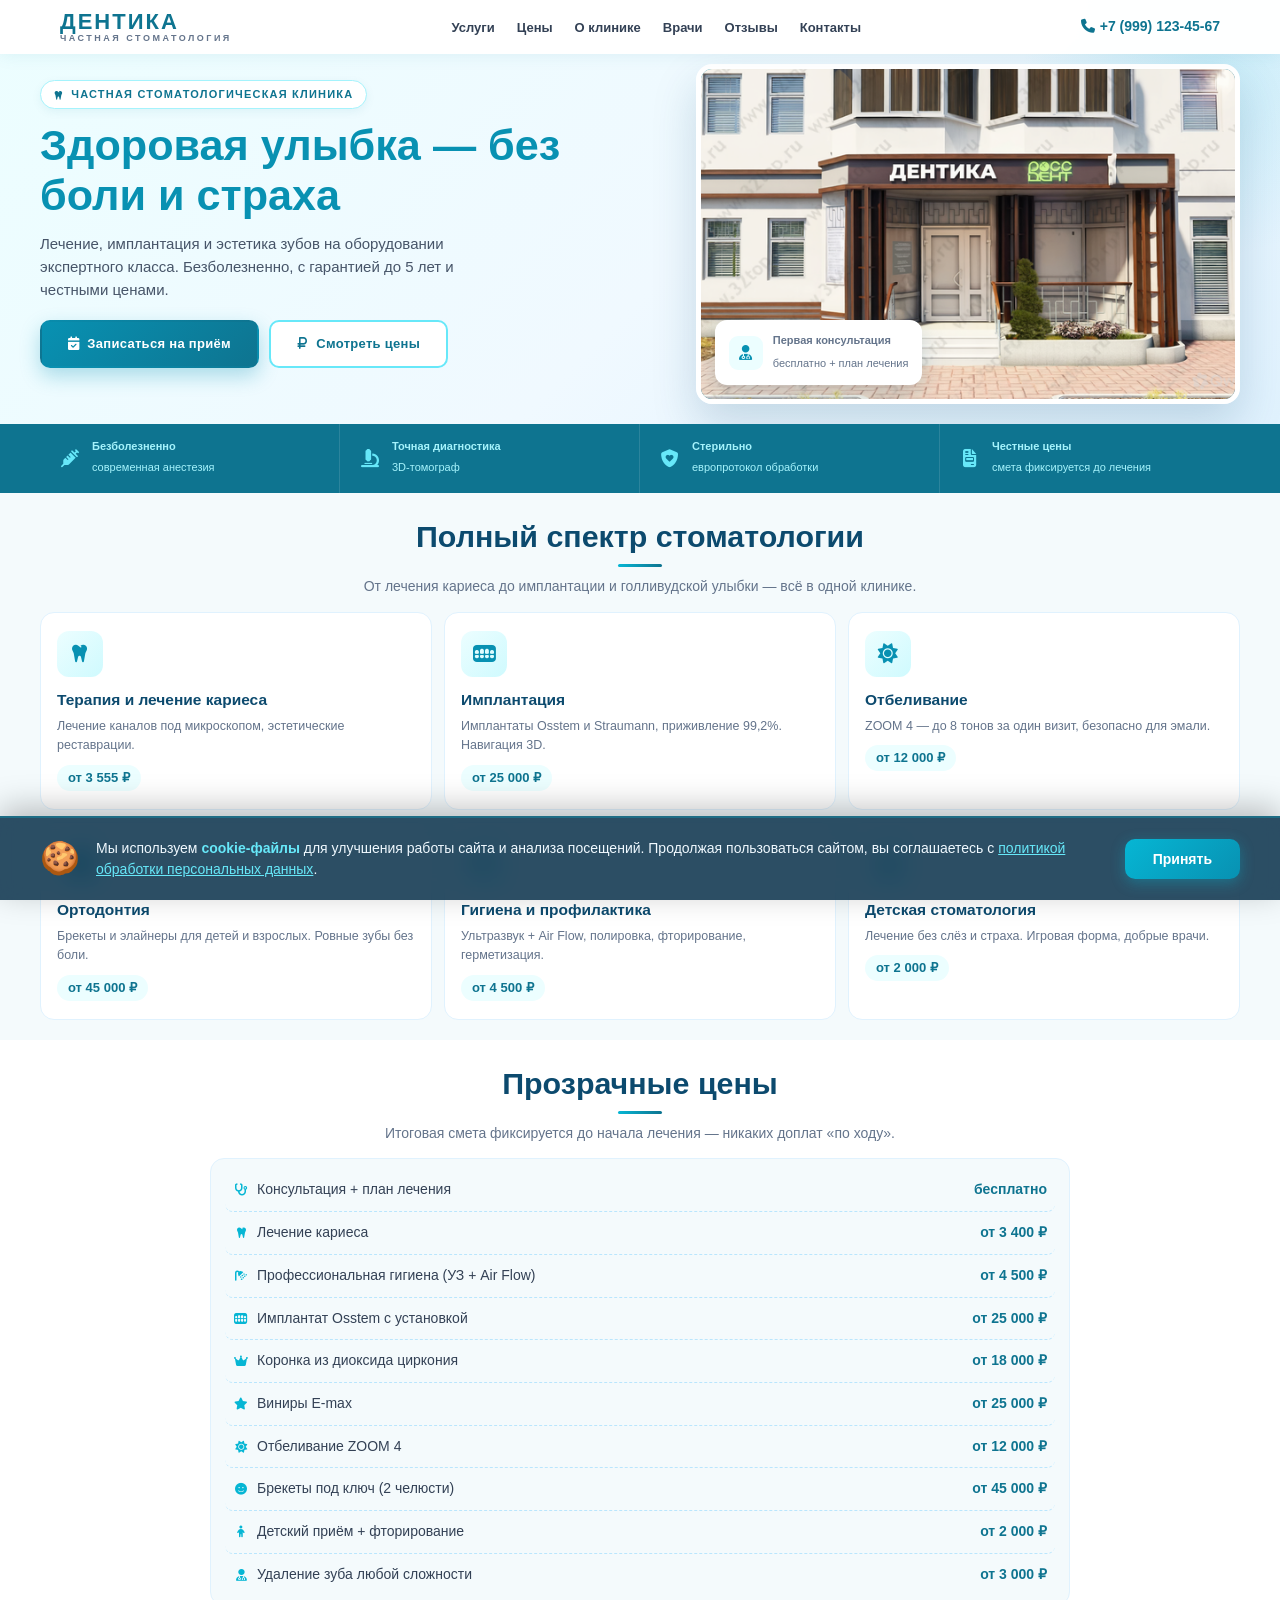
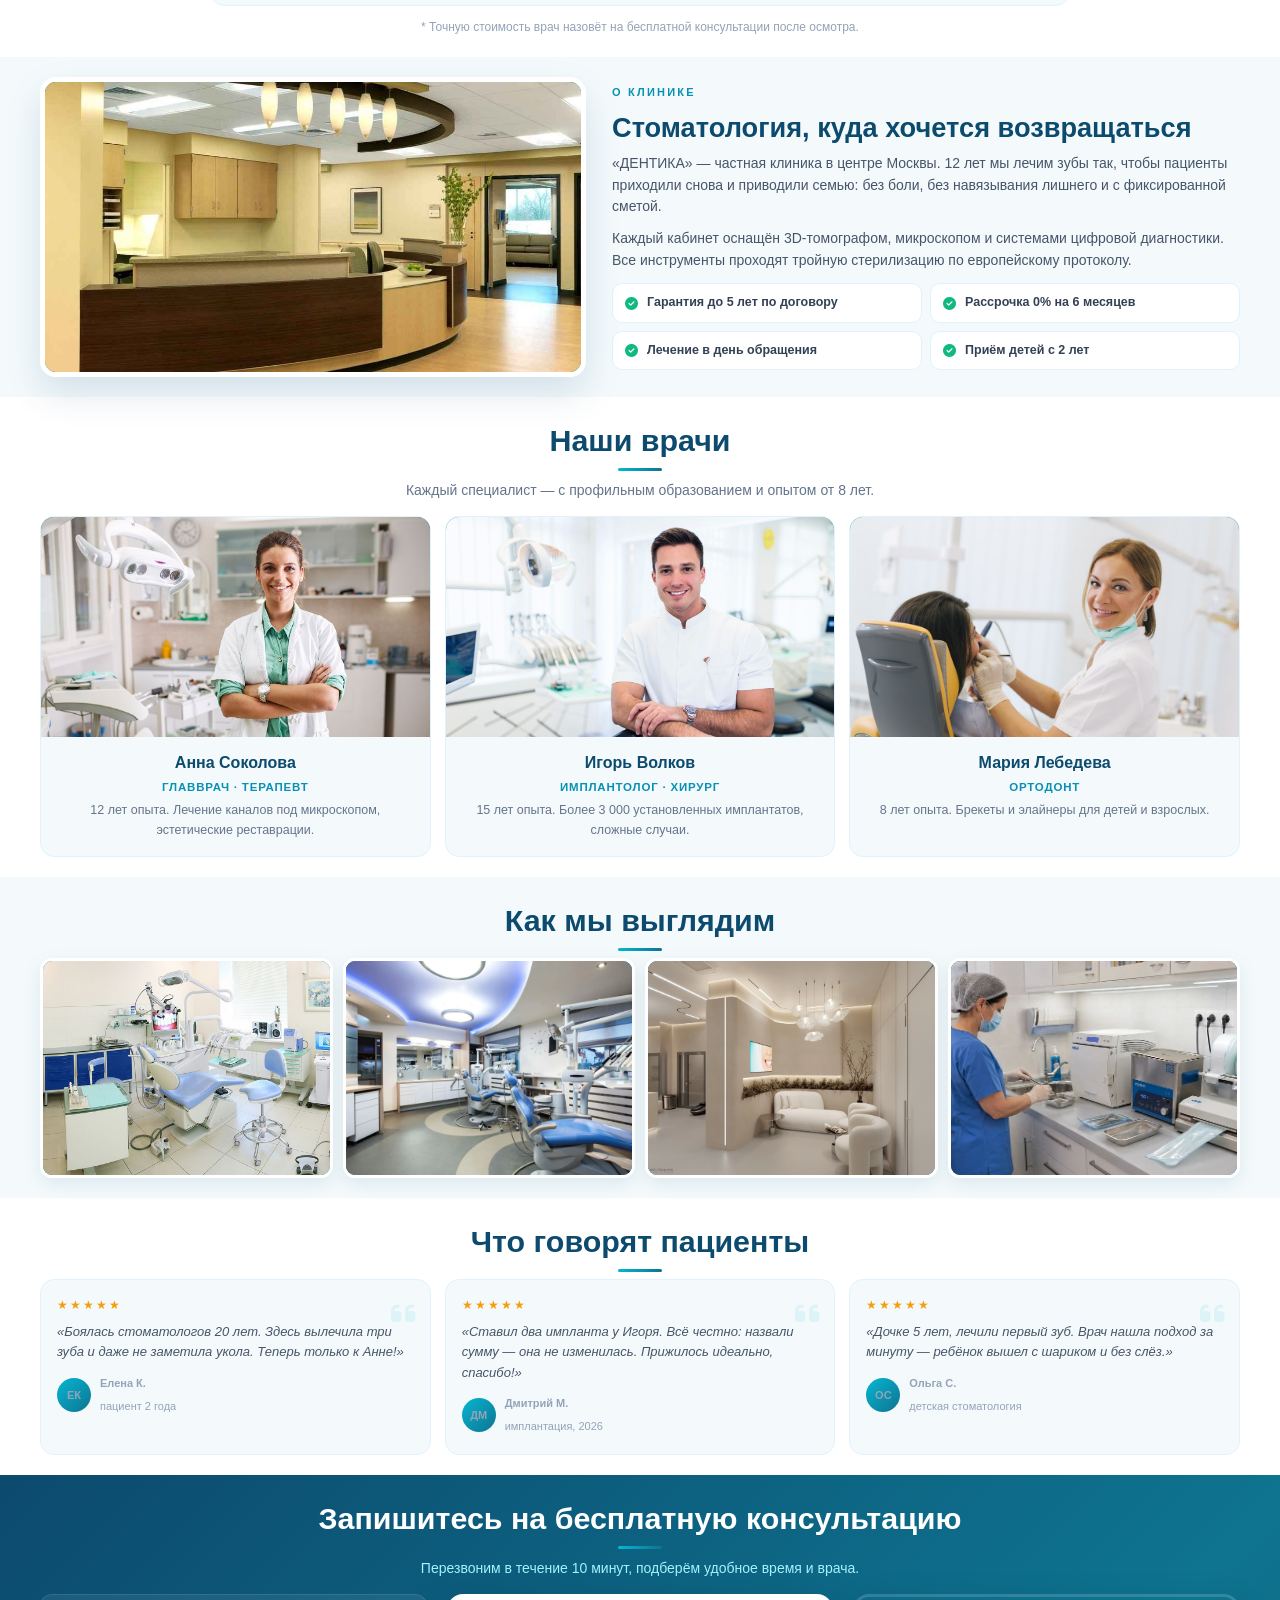
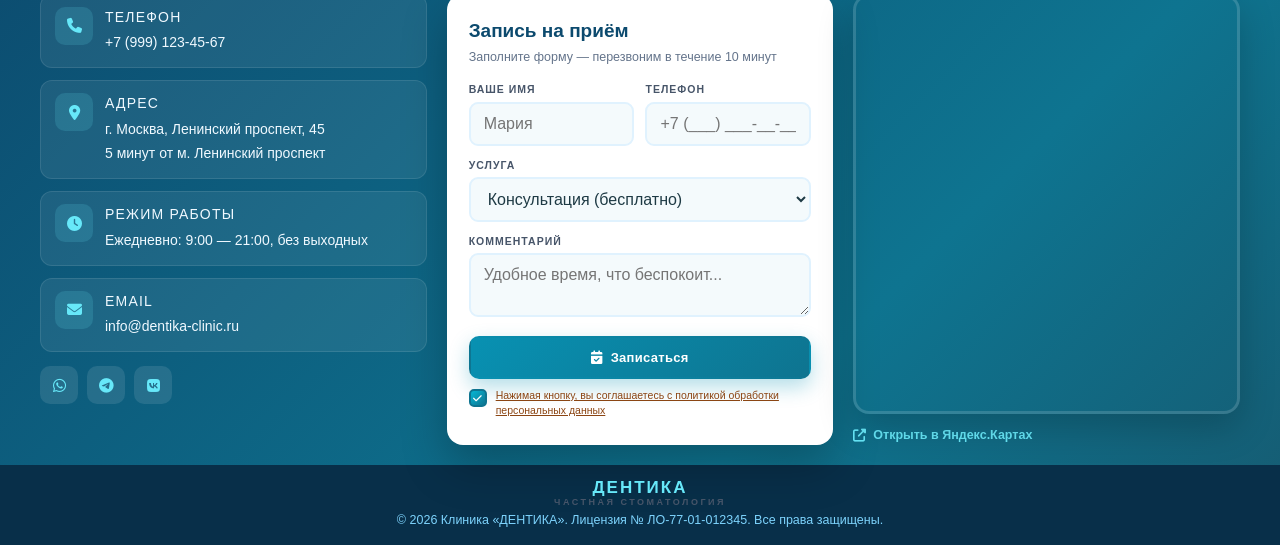
==== index.html @ 5d27c9a1 "Подготовка index.html к редактированию" ====
<!DOCTYPE html>
<html lang="ru"><head>
    <meta charset="UTF-8">
    <meta name="cms-deploy-id" content="dmwpge2vhbrmgpx">
    <meta name="viewport" content="width=device-width, initial-scale=1.0, viewport-fit=cover">
    <meta name="google" content="notranslate">
    <meta http-equiv="Content-Language" content="ru">
    <title>ДЕНТИКА — Частная стоматологическая клиника в Москве</title>

    <!-- SEO метаданные -->
    <meta name="description" content="Стоматология ДЕНТИКА в Москве — лечение, имплантация, отбеливание, брекеты. Безболезненно, с гарантией до 5 лет. Бесплатная консультация. Ленинский проспект, 45.">
    <meta name="keywords" content="стоматология москва, частная стоматология, имплантация зубов, лечение кариеса, отбеливание зубов, брекеты, виниры, детская стоматология, клиника дентика, ленинский проспект">
    <meta name="author" content="Клиника ДЕНТИКА">
    <meta name="robots" content="index, follow">
    <link rel="canonical" href="https://den.piarbook.ru/">

    <!-- Open Graph (соцсети) -->
    <meta property="og:type" content="website">
    <meta property="og:title" content="ДЕНТИКА — Частная стоматологическая клиника в Москве">
    <meta property="og:description" content="Лечение, имплантация и эстетика зубов на оборудовании экспертного класса. Безболезненно, с гарантией до 5 лет. Ленинский проспект, 45.">
    <meta property="og:url" content="https://den.piarbook.ru/">
    <meta property="og:image" content="https://den.piarbook.ru/images/hero.jpg">
    <meta property="og:locale" content="ru_RU">
    <meta property="og:site_name" content="ДЕНТИКА">

    <!-- Twitter Card -->
    <meta name="twitter:card" content="summary_large_image">
    <meta name="twitter:title" content="ДЕНТИКА — Частная стоматологическая клиника в Москве">
    <meta name="twitter:description" content="Лечение, имплантация и эстетика зубов. Безболезненно, с гарантией до 5 лет. Бесплатная консультация.">
    <meta name="twitter:image" content="https://den.piarbook.ru/images/hero.jpg">

    <!-- Мобильные -->
    <meta name="theme-color" content="#0e7490">
    <meta name="apple-mobile-web-app-capable" content="yes">
    <meta name="apple-mobile-web-app-status-bar-style" content="black-translucent">
    <meta name="apple-mobile-web-app-title" content="ДЕНТИКА">
    <meta name="format-detection" content="telephone=no">

    <!-- Геолокация -->
    <meta name="geo.region" content="RU-MOW">
    <meta name="geo.placename" content="Москва">
    <meta name="geo.position" content="55.7137;37.5852">
    <meta name="ICBM" content="55.7137, 37.5852">
    <link rel="icon" type="image/png" href="favicon.png">
    <link rel="stylesheet" href="https://cdnjs.cloudflare.com/ajax/libs/font-awesome/6.4.0/css/all.min.css">
    <link href="https://cdn.jsdelivr.net/fontsource/css/inter@latest/cyrillic-400-normal.css" rel="stylesheet">
    <link href="https://cdn.jsdelivr.net/fontsource/css/inter@latest/cyrillic-600-normal.css" rel="stylesheet">
    <link href="https://cdn.jsdelivr.net/fontsource/css/inter@latest/cyrillic-700-normal.css" rel="stylesheet">
    <link href="https://cdn.jsdelivr.net/fontsource/css/manrope@latest/cyrillic-700-normal.css" rel="stylesheet">
    <link href="https://cdn.jsdelivr.net/fontsource/css/manrope@latest/cyrillic-800-normal.css" rel="stylesheet">
    <style>
        * { margin: 0; padding: 0; box-sizing: border-box; }
        html { scroll-behavior: smooth; -webkit-text-size-adjust: 100%; overflow-x: hidden; }
        body { font-family: 'Inter', sans-serif; background: #f4fafc; color: #1e3a44; line-height: 1.55; overflow-x: hidden; }
        h1, h2, h3, .logo { font-family: 'Manrope', sans-serif; }
        p, span, a, div, li { overflow-wrap: break-word; }
        section { scroll-margin-top: 64px; }
        img { max-width: 100%; display: block; }
        .photo-fallback span { display: none; }

        /* ===== NAV ===== */
        nav { position: fixed; top: 0; width: 100%; background: rgba(255,255,255,0.97); backdrop-filter: blur(10px); z-index: 1000; padding: 10px 0; box-shadow: 0 2px 16px rgba(14,116,144,0.08); }
        .nav-container { max-width: 1200px; margin: 0 auto; display: flex; justify-content: space-between; align-items: center; padding: 0 20px; position: relative; gap: 16px; }
        .logo { font-size: 22px; font-weight: 800; color: #0e7490; letter-spacing: 2px; line-height: 1.1; }
        .logo small { display: block; font-family: 'Inter', sans-serif; font-size: 9px; font-weight: 600; color: #64748b; letter-spacing: 2.5px; text-transform: uppercase; }
        .nav-links { display: flex; gap: 22px; list-style: none; }
        .nav-links a { color: #334155; text-decoration: none; font-weight: 600; font-size: 13px; transition: color 0.25s; }
        .nav-links a:hover { color: #0e7490; }
        .nav-phone { color: #0e7490; font-weight: 700; font-size: 14px; text-decoration: none; white-space: nowrap; }
        .nav-phone i { margin-right: 5px; }
        .burger { display: none; background: none; border: none; color: #0e7490; font-size: 22px; cursor: pointer; padding: 4px 8px; }

        /* ===== HERO ===== */
        .hero { padding: 64px 20px 20px; background: linear-gradient(135deg, #ecfeff 0%, #f0f9ff 55%, #e0f2fe 100%); position: relative; overflow: hidden; }
        .hero::before { content: ''; position: absolute; top: -120px; right: -120px; width: 380px; height: 380px; border-radius: 50%; background: radial-gradient(circle, rgba(6,182,212,0.14), transparent 70%); }
        .hero-inner { max-width: 1200px; margin: 0 auto; display: grid; grid-template-columns: 1.15fr 1fr; gap: 30px; align-items: center; position: relative; }
        .hero-badge { display: inline-flex; align-items: center; gap: 7px; background: #fff; border: 1px solid #a5f3fc; color: #0e7490; font-size: 11px; font-weight: 700; text-transform: uppercase; letter-spacing: 1.2px; padding: 5px 13px; border-radius: 40px; margin-bottom: 12px; box-shadow: 0 3px 10px rgba(14,116,144,0.07); }
        .hero-badge i { font-size: 10px; }
        .hero h1 { font-size: clamp(1.7rem, 4.2vw, 2.7rem); font-weight: 800; line-height: 1.14; color: #0c4a6e; margin-bottom: 12px; }
        .hero h1 span { color: #0891b2; }
        .hero-sub { font-size: 15px; color: #475569; margin-bottom: 18px; max-width: 480px; }
        .hero-btns { display: flex; gap: 10px; flex-wrap: wrap; margin-bottom: 20px; }
        .btn { display: inline-flex; align-items: center; justify-content: center; gap: 8px; padding: 12px 26px; border-radius: 10px; font-family: 'Inter', sans-serif; font-weight: 700; font-size: 13px; text-decoration: none; border: 2px solid transparent; cursor: pointer; transition: all 0.25s; letter-spacing: 0.3px; }
        .btn-primary { background: linear-gradient(135deg, #0891b2, #0e7490); color: #fff; box-shadow: 0 8px 20px rgba(8,145,178,0.3); }
        .btn-primary:hover { transform: translateY(-2px); box-shadow: 0 12px 26px rgba(8,145,178,0.42); }
        .btn-outline { background: #fff; color: #0e7490; border-color: #67e8f9; }
        .btn-outline:hover { border-color: #0891b2; background: #ecfeff; }
        .hero-stats { display: flex; gap: 26px; flex-wrap: wrap; padding-top: 16px; border-top: 1px solid #bae6fd; }
        .hero-stat b { display: block; font-family: 'Manrope', sans-serif; font-size: 24px; font-weight: 800; color: #0891b2; line-height: 1.1; }
        .hero-stat span { font-size: 11px; color: #64748b; text-transform: uppercase; letter-spacing: 0.8px; font-weight: 600; }
        .hero-photo { position: relative; border-radius: 16px; overflow: hidden; box-shadow: 0 20px 45px rgba(12,74,110,0.18); border: 5px solid #fff; background: linear-gradient(135deg, #0891b2, #0e7490 55%, #155e75); height: 340px; display: flex; align-items: center; justify-content: center; }
        .hero-photo img { width: 100%; height: 100%; object-fit: cover; position: absolute; inset: 0; }
        .photo-fallback { color: rgba(255,255,255,0.9); text-align: center; padding: 20px; }
        .photo-fallback i { font-size: 52px; margin-bottom: 10px; display: block; }
        .hero-float { position: absolute; bottom: 14px; left: 14px; background: #fff; border-radius: 12px; padding: 10px 14px; box-shadow: 0 10px 24px rgba(12,74,110,0.2); display: flex; align-items: center; gap: 10px; z-index: 2; }
        .hero-float i { width: 34px; height: 34px; background: #ecfeff; color: #0891b2; border-radius: 9px; display: flex; align-items: center; justify-content: center; font-size: 15px; flex-shrink: 0; }
        .hero-float b { display: block; font-size: 13px; color: #0c4a6e; }
        .hero-float span { font-size: 11px; color: #64748b; }

        /* ===== ОБЩИЕ СЕКЦИИ ===== */
        .sec { padding: 20px 20px; }
        .sec-inner { max-width: 1200px; margin: 0 auto; }
        .sec-head { text-align: center; margin-bottom: 14px; }
        .sec-head .kicker { display: inline-block; color: #0891b2; font-size: 11px; font-weight: 700; text-transform: uppercase; letter-spacing: 2.2px; margin-bottom: 5px; }
        .sec-head h2 { font-size: clamp(1.4rem, 3vw, 1.9rem); font-weight: 800; color: #0c4a6e; position: relative; display: inline-block; }
        .sec-head h2::after { content: ''; position: absolute; bottom: -7px; left: 50%; transform: translateX(-50%); width: 44px; height: 3px; border-radius: 3px; background: linear-gradient(90deg, #06b6d4, #0e7490); }
        .sec-head p { color: #64748b; font-size: 14px; margin-top: 16px; max-width: 560px; margin-left: auto; margin-right: auto; }

        /* ===== ПРЕИМУЩЕСТВА ===== */
        .adv { background: #0e7490; padding: 0; }
        .adv-inner { max-width: 1200px; margin: 0 auto; display: grid; grid-template-columns: repeat(4, 1fr); }
        .adv-item { display: flex; align-items: center; gap: 10px; padding: 14px 18px; color: #fff; border-right: 1px solid rgba(255,255,255,0.12); text-decoration: none; cursor: pointer; transition: all 0.28s ease; position: relative; overflow: hidden; }
        .adv-item::before { content: ''; position: absolute; inset: 0; background: linear-gradient(135deg, rgba(103,232,249,0.15), rgba(8,145,178,0.25)); opacity: 0; transition: opacity 0.28s; }
        .adv-item:hover { transform: translateY(-3px); background: rgba(255,255,255,0.06); }
        .adv-item:hover::before { opacity: 1; }
        .adv-item:hover i { transform: scale(1.2); color: #fff; }
        .adv-item:hover b { color: #a5f3fc; }
        .adv-item:last-child { border-right: none; }
        .adv-item > * { position: relative; z-index: 1; }
        .adv-item i { font-size: 18px; color: #67e8f9; flex-shrink: 0; width: 24px; text-align: center; transition: all 0.28s; }
        .adv-item b { display: block; font-size: 13px; line-height: 1.25; transition: color 0.28s; }
        .adv-item span { font-size: 11px; color: #a5f3fc; transition: color 0.28s; }

        /* ===== УСЛУГИ ===== */
        .services-grid { display: grid; grid-template-columns: repeat(3, 1fr); gap: 12px; }
        .srv-card { background: #fff; border: 1px solid #e0f2fe; border-radius: 14px; padding: 18px 16px; transition: all 0.28s; position: relative; overflow: hidden; min-width: 0; }
        .srv-card::before { content: ''; position: absolute; top: 0; left: 0; right: 0; height: 3px; background: linear-gradient(90deg, #06b6d4, #0e7490); transform: scaleX(0); transform-origin: left; transition: transform 0.3s; }
        .srv-card:hover { transform: translateY(-4px); box-shadow: 0 14px 30px rgba(14,116,144,0.13); border-color: #a5f3fc; }
        .srv-card:hover::before { transform: scaleX(1); }
        .srv-icon { width: 46px; height: 46px; border-radius: 12px; background: linear-gradient(135deg, #ecfeff, #cffafe); color: #0891b2; display: flex; align-items: center; justify-content: center; font-size: 20px; margin-bottom: 11px; transition: all 0.28s; }
        .srv-card:hover .srv-icon { background: linear-gradient(135deg, #0891b2, #0e7490); color: #fff; }
        .srv-card h3 { font-size: 15.5px; font-weight: 700; color: #0c4a6e; margin-bottom: 5px; }
        .srv-card p { font-size: 12.5px; color: #64748b; margin-bottom: 9px; }
        .srv-price { display: inline-block; font-size: 13px; font-weight: 700; color: #0e7490; background: #ecfeff; padding: 3px 11px; border-radius: 20px; }

        /* ===== ЦЕНЫ (один объединённый блок) ===== */
        .prices { background: #fff; }
        .price-table { max-width: 860px; margin: 0 auto; background: #f4fafc; border: 1px solid #e0f2fe; border-radius: 14px; padding: 10px 22px; }
        .price-row { display: grid; grid-template-columns: 1fr auto; gap: 14px; align-items: center; padding: 10px 8px; margin: 0 -8px; border-bottom: 1px dashed #bae6fd; font-size: 14px; border-radius: 8px; transition: all 0.25s; }
        .price-row:last-child { border-bottom: none; }
        .price-row .name { color: #334155; font-weight: 500; transition: color 0.25s; }
        .price-row .name i { color: #06b6d4; margin-right: 8px; font-size: 12px; width: 16px; text-align: center; transition: all 0.25s; }
        .price-row .cost { font-family: 'Manrope', sans-serif; font-weight: 800; color: #0e7490; white-space: nowrap; font-size: 14px; transition: all 0.25s; }
        .price-row:hover { background: linear-gradient(90deg, rgba(6,182,212,0.08), rgba(14,116,144,0.05)); }
        .price-row:hover .name { color: #0e7490; }
        .price-row:hover .name i { color: #0e7490; transform: scale(1.2); }
        .price-row:hover .cost { color: #0891b2; transform: scale(1.05); }
        .price-note { text-align: center; font-size: 12px; color: #94a3b8; margin-top: 12px; }

        /* ===== О КЛИНИКЕ ===== */
        .about-grid { display: grid; grid-template-columns: 1fr 1.15fr; gap: 26px; align-items: center; }
        .about-photo { border-radius: 16px; overflow: hidden; position: relative; border: 5px solid #fff; box-shadow: 0 16px 36px rgba(12,74,110,0.14); background: linear-gradient(135deg, #155e75, #0e7490 60%, #0891b2); height: 300px; display: flex; align-items: center; justify-content: center; }
        .about-photo img { width: 100%; height: 100%; object-fit: cover; position: absolute; inset: 0; }
        .about-text h2 { font-size: clamp(1.3rem, 2.8vw, 1.7rem); font-weight: 800; color: #0c4a6e; margin-bottom: 4px; }
        .about-text .kicker { display: block; color: #0891b2; font-size: 11px; font-weight: 700; text-transform: uppercase; letter-spacing: 2.2px; margin-bottom: 6px; }
        .about-text p { font-size: 14px; color: #475569; margin-bottom: 10px; }
        .about-feats { display: grid; grid-template-columns: 1fr 1fr; gap: 8px; margin-top: 12px; }
        .about-feat { display: flex; align-items: center; gap: 9px; background: #fff; border: 1px solid #e0f2fe; border-radius: 10px; padding: 9px 12px; font-size: 12.5px; font-weight: 600; color: #334155; text-decoration: none; cursor: pointer; transition: all 0.25s; }
        .about-feat:hover { border-color: #06b6d4; background: #ecfeff; transform: translateY(-2px); box-shadow: 0 6px 16px rgba(14,116,144,0.12); color: #0e7490; }
        .about-feat i { color: #10b981; font-size: 13px; flex-shrink: 0; transition: all 0.25s; }
        .about-feat:hover i { color: #0891b2; transform: scale(1.15); }

        /* ===== ВРАЧИ ===== */
        .doctors { background: #fff; }
        .doc-grid { display: grid; grid-template-columns: repeat(3, 1fr); gap: 14px; }
        .doc-card { background: #f4fafc; border: 1px solid #e0f2fe; border-radius: 14px; overflow: hidden; text-align: center; transition: all 0.28s; min-width: 0; }
        .doc-card:hover { transform: translateY(-4px); box-shadow: 0 14px 30px rgba(14,116,144,0.13); }
        .doc-photo { height: 220px; background: linear-gradient(160deg, #0891b2, #0e7490 55%, #155e75); position: relative; overflow: hidden; display: flex; align-items: center; justify-content: center; }
        .doc-photo img { width: 100%; height: 100%; object-fit: cover; position: absolute; inset: 0; }
        .doc-info { padding: 14px 14px 16px; }
        .doc-info h3 { font-size: 16px; font-weight: 700; color: #0c4a6e; margin-bottom: 3px; }
        .doc-role { font-size: 11.5px; color: #0891b2; font-weight: 700; text-transform: uppercase; letter-spacing: 0.8px; margin-bottom: 5px; }
        .doc-info p { font-size: 12.5px; color: #64748b; }

        /* ===== ГАЛЕРЕЯ ===== */
        .gal-grid { display: grid; grid-template-columns: repeat(4, 1fr); gap: 10px; }
        .gal-item { border-radius: 12px; overflow: hidden; position: relative; border: 3px solid #fff; box-shadow: 0 6px 18px rgba(12,74,110,0.1); background: linear-gradient(135deg, #0e7490, #0891b2); aspect-ratio: 4/3; display: flex; align-items: center; justify-content: center; cursor: pointer; }
        .gal-item img { width: 100%; height: 100%; object-fit: cover; position: absolute; inset: 0; transition: transform 0.4s; }
        .gal-item:hover img { transform: scale(1.05); }
        .gal-item::after { content: '\f00e'; font-family: 'Font Awesome 6 Free'; font-weight: 900; position: absolute; bottom: 10px; right: 10px; width: 32px; height: 32px; background: rgba(14,116,144,0.9); color: #fff; border-radius: 50%; display: flex; align-items: center; justify-content: center; font-size: 13px; opacity: 0; transition: opacity 0.3s; z-index: 3; pointer-events: none; }
        .gal-item:hover::after { opacity: 1; }

        /* ===== ЛАЙТБОКС ===== */
        .lightbox { position: fixed; inset: 0; background: rgba(8,47,73,0.95); z-index: 9999; display: none; align-items: center; justify-content: center; padding: 20px; animation: lbFadeIn 0.25s ease; }
        .lightbox.active { display: flex; }
        @keyframes lbFadeIn { from { opacity: 0; } to { opacity: 1; } }
        .lb-close { position: absolute; top: 18px; right: 22px; width: 44px; height: 44px; border-radius: 50%; background: rgba(255,255,255,0.12); border: none; color: #fff; font-size: 22px; cursor: pointer; display: flex; align-items: center; justify-content: center; transition: all 0.25s; z-index: 10; }
        .lb-close:hover { background: #06b6d4; transform: rotate(90deg); }
        .lb-img-wrap { max-width: 1100px; max-height: 85vh; position: relative; display: flex; align-items: center; justify-content: center; }
        .lb-img-wrap img { max-width: 100%; max-height: 85vh; border-radius: 12px; box-shadow: 0 24px 60px rgba(0,0,0,0.5); object-fit: contain; display: block; animation: lbZoomIn 0.3s ease; }
        @keyframes lbZoomIn { from { opacity: 0; transform: scale(0.92); } to { opacity: 1; transform: scale(1); } }
        .lb-nav { position: absolute; top: 50%; transform: translateY(-50%); width: 52px; height: 52px; border-radius: 50%; background: rgba(255,255,255,0.15); border: 2px solid rgba(255,255,255,0.3); color: #fff; font-size: 20px; cursor: pointer; display: flex; align-items: center; justify-content: center; transition: all 0.25s; z-index: 10; }
        .lb-nav:hover { background: #06b6d4; border-color: #06b6d4; }
        .lb-prev { left: 20px; }
        .lb-next { right: 20px; }
        .lb-counter { position: absolute; bottom: 20px; left: 50%; transform: translateX(-50%); color: #a5f3fc; font-size: 13px; font-weight: 600; background: rgba(8,47,73,0.7); padding: 6px 16px; border-radius: 20px; }
        @media (max-width: 768px) {
            .lb-nav { width: 42px; height: 42px; font-size: 16px; }
            .lb-prev { left: 8px; }
            .lb-next { right: 8px; }
            .lb-close { top: 12px; right: 12px; width: 40px; height: 40px; }
        }

        /* ===== ОТЗЫВЫ (убран cursor: pointer) ===== */
        .reviews { background: #fff; }
        .rev-grid { display: grid; grid-template-columns: repeat(3, 1fr); gap: 14px; }
        .rev-card { background: #f4fafc; border: 1px solid #e0f2fe; border-radius: 14px; padding: 16px; min-width: 0; transition: all 0.28s; position: relative; overflow: hidden; }
        .rev-card::before { content: '\f10d'; font-family: 'Font Awesome 6 Free'; font-weight: 900; position: absolute; top: 12px; right: 14px; font-size: 28px; color: rgba(6,182,212,0.1); transition: all 0.28s; }
        .rev-card:hover { transform: translateY(-4px); box-shadow: 0 14px 30px rgba(14,116,144,0.13); border-color: #a5f3fc; background: #fff; }
        .rev-card:hover::before { color: rgba(6,182,212,0.25); transform: scale(1.1) rotate(-8deg); }
        .rev-stars { color: #f59e0b; font-size: 12px; margin-bottom: 8px; letter-spacing: 2px; transition: all 0.28s; }
        .rev-card:hover .rev-stars { transform: scale(1.08); }
        .rev-card p { font-size: 13px; color: #475569; margin-bottom: 10px; font-style: italic; transition: color 0.28s; }
        .rev-card:hover p { color: #334155; }
        .rev-author { display: flex; align-items: center; gap: 9px; }
        .rev-ava { width: 34px; height: 34px; border-radius: 50%; background: linear-gradient(135deg, #06b6d4, #0e7490); color: #fff; display: flex; align-items: center; justify-content: center; font-weight: 700; font-size: 13px; flex-shrink: 0; transition: all 0.28s; }
        .rev-card:hover .rev-ava { transform: scale(1.1); box-shadow: 0 4px 12px rgba(14,116,144,0.3); }
        .rev-author b { display: block; font-size: 13px; color: #0c4a6e; transition: color 0.28s; }
        .rev-card:hover .rev-author b { color: #0e7490; }
        .rev-author span { font-size: 11px; color: #94a3b8; }

        /* ===== КОНТАКТЫ ===== */
        .contact { background: linear-gradient(135deg, #0c4a6e, #0e7490 70%, #155e75); color: #fff; }
        .contact .sec-head h2 { color: #fff; }
        .contact .sec-head p { color: #a5f3fc; }
        .contact-grid { display: grid; grid-template-columns: 1fr 1fr 1fr; gap: 20px; align-items: stretch; }
        .c-item { display: flex; gap: 12px; margin-bottom: 12px; align-items: flex-start; background: rgba(255,255,255,0.07); border: 1px solid rgba(255,255,255,0.1); border-radius: 12px; padding: 12px 14px; }
        .c-item i { width: 38px; height: 38px; background: rgba(103,232,249,0.15); color: #67e8f9; border-radius: 10px; display: flex; align-items: center; justify-content: center; font-size: 15px; flex-shrink: 0; }
        .c-item b { display: block; font-size: 10.5px; text-transform: uppercase; letter-spacing: 1.2px; color: #67e8f9; margin-bottom: 2px; }
        .c-item span, .c-item a { color: #f0f9ff; font-size: 14px; text-decoration: none; font-weight: 500; }
        .c-item a:hover { color: #67e8f9; }
        .c-socials { display: flex; gap: 9px; margin-top: 14px; }
        .c-socials a { width: 38px; height: 38px; border-radius: 10px; background: rgba(255,255,255,0.1); color: #67e8f9; display: flex; align-items: center; justify-content: center; text-decoration: none; font-size: 15px; transition: all 0.25s; }
        .c-socials a:hover { background: #06b6d4; color: #fff; transform: translateY(-2px); }
        .form-card { background: #fff; border-radius: 16px; padding: 22px; box-shadow: 0 20px 45px rgba(0,0,0,0.25); }
        .form-card h3 { font-size: 19px; font-weight: 800; color: #0c4a6e; margin-bottom: 3px; }
        .form-card > p { font-size: 12.5px; color: #64748b; margin-bottom: 14px; }
        .f-group { margin-bottom: 11px; }
        .f-group label { display: block; font-size: 10.5px; font-weight: 700; text-transform: uppercase; letter-spacing: 1px; color: #475569; margin-bottom: 4px; }
        .f-group input, .f-group select, .f-group textarea { width: 100%; padding: 11px 13px; background: #f4fafc; border: 2px solid #e0f2fe; border-radius: 9px; color: #1e3a44; font-family: inherit; font-size: 16px; transition: border-color 0.25s; }
        .f-group input:focus, .f-group select:focus, .f-group textarea:focus { outline: none; border-color: #06b6d4; background: #fff; }
        .f-group textarea { resize: vertical; min-height: 64px; }
        .f-row2 { display: grid; grid-template-columns: 1fr 1fr; gap: 11px; }
        .privacy-check { display: flex; align-items: flex-start; gap: 9px; font-size: 10.5px; color: #94a3b8; text-align: left; margin-top: 9px; cursor: pointer; line-height: 1.45; }
        .privacy-check input { position: absolute; opacity: 0; width: 0; height: 0; }
        .privacy-check .checkmark { width: 18px; height: 18px; min-width: 18px; border: 2px solid #bae6fd; border-radius: 5px; background: #fff; display: flex; align-items: center; justify-content: center; transition: all 0.25s; margin-top: 1px; flex-shrink: 0; }
        .privacy-check:hover .checkmark { border-color: #06b6d4; }
        .privacy-check input:checked + .checkmark { background: linear-gradient(135deg, #06b6d4, #0e7490); border-color: #0e7490; }
        .privacy-check input:checked + .checkmark::after { content: '\f00c'; font-family: 'Font Awesome 6 Free'; font-weight: 900; font-size: 10px; color: #fff; }

        /* ===== ЯНДЕКС КАРТА ===== */
        .contact-map { display: flex; flex-direction: column; }
        .map-wrap { border-radius: 16px; overflow: hidden; border: 3px solid rgba(255,255,255,0.15); box-shadow: 0 14px 36px rgba(0,0,0,0.2); position: relative; height: 100%; min-height: 420px; }
        .map-wrap iframe { width: 100%; height: 100%; border: none; display: block; }
        .map-link { display: inline-flex; align-items: center; gap: 7px; margin-top: 12px; color: #67e8f9; font-size: 12.5px; font-weight: 600; text-decoration: none; transition: color 0.25s; }
        .map-link:hover { color: #fff; }
        .map-link i { font-size: 13px; }

        /* ===== FOOTER ===== */
        footer { background: #082f49; color: #7dd3fc; padding: 14px; text-align: center; font-size: 12.5px; }
        footer .logo { color: #67e8f9; font-size: 17px; margin-bottom: 4px; display: inline-block; }
        footer .logo small { color: #475569; }

        /* ===== ПЛАНШЕТ ===== */
        @media (max-width: 980px) {
            .hero-inner { grid-template-columns: 1fr; gap: 20px; }
            .hero-photo { height: 280px; }
            .adv-inner { grid-template-columns: 1fr 1fr; }
            .adv-item { border-right: none; border-bottom: 1px solid rgba(255,255,255,0.1); }
            .services-grid { grid-template-columns: 1fr 1fr; }
            .about-grid { grid-template-columns: 1fr; gap: 18px; }
            .about-photo { height: 260px; }
            .doc-grid { grid-template-columns: 1fr 1fr; }
            .gal-grid { grid-template-columns: 1fr 1fr; }
            .rev-grid { grid-template-columns: 1fr; }
            .contact-grid { grid-template-columns: 1fr 1fr; gap: 18px; }
            .contact-map { grid-column: 1 / -1; }
        }

        /* ===== СМАРТФОН ===== */
        @media (max-width: 768px) {
            nav { padding: 8px 0; }
            .logo { font-size: 18px; }
            .nav-phone { display: none; }
            .burger { display: block; }
            .nav-links { display: none; position: absolute; top: 100%; left: 0; right: 0; background: #fff; flex-direction: column; gap: 0; padding: 6px 0 10px; box-shadow: 0 14px 30px rgba(12,74,110,0.15); border-top: 1px solid #e0f2fe; }
            .nav-links.open { display: flex; }
            .nav-links li a { display: block; padding: 11px 24px; font-size: 14px; }
            .hero { padding: 74px 14px 24px; }
            .hero h1 { margin-bottom: 9px; }
            .hero-sub { font-size: 13.5px; margin-bottom: 14px; }
            .hero-btns .btn { flex: 1; min-width: 140px; padding: 11px 16px; }
            .hero-stats { gap: 16px; }
            .hero-stat b { font-size: 20px; }
            .hero-photo { height: 240px; }
            .hero-float { bottom: 10px; left: 10px; padding: 8px 11px; }
            .sec { padding: 16px 14px; }
            .sec-head { margin-bottom: 14px; }
            .sec-head p { font-size: 12.5px; margin-top: 12px; }
            .adv-item { padding: 10px 14px; gap: 8px; }
            .adv-item b { font-size: 12px; }
            .adv-item span { font-size: 10px; }
            .services-grid { grid-template-columns: 1fr; gap: 9px; }
            .srv-card { display: grid; grid-template-columns: auto 1fr; grid-template-rows: auto auto; gap: 3px 12px; padding: 13px 14px; }
            .srv-icon { grid-row: 1 / 3; width: 42px; height: 42px; font-size: 17px; margin-bottom: 0; align-self: center; }
            .srv-card h3 { margin-bottom: 2px; font-size: 14.5px; }
            .srv-card p { margin-bottom: 5px; font-size: 12px; }
            .price-table { padding: 8px 14px; }
            .price-row { font-size: 13px; padding: 9px 8px; gap: 10px; }
            .price-row .name i { margin-right: 6px; }
            .about-photo { height: 220px; }
            .about-feats { grid-template-columns: 1fr; }
            .doc-grid { grid-template-columns: 1fr; gap: 10px; }
            .doc-card { display: grid; grid-template-columns: 96px 1fr; text-align: left; }
            .doc-photo { height: 100%; min-height: 130px; }
            .doc-info { padding: 12px 14px; align-self: center; }
            .gal-grid { gap: 8px; }
            .form-card { padding: 16px 14px; }
            .f-row2 { grid-template-columns: 1fr; gap: 0; }
            .c-item { padding: 10px 12px; }
            .c-item span, .c-item a { font-size: 13px; }
            .map-wrap iframe { height: 320px; }
        }

        /* ===== МАЛЕНЬКИЙ СМАРТФОН (iPhone SE, 480px) ===== */
        @media (max-width: 480px) {
            .hero { padding: 68px 12px 18px; }
            .hero-badge { font-size: 10px; padding: 4px 10px; }
            .hero h1 { font-size: 1.45rem; }
            .hero-sub { font-size: 13px; }
            .hero-btns { flex-direction: column; }
            .hero-btns .btn { width: 100%; min-width: 0; }
            .hero-stats { gap: 14px; }
            .hero-stat b { font-size: 18px; }
            .hero-stat span { font-size: 10px; }
            .hero-photo { height: 200px; }
            .hero-float { bottom: 8px; left: 8px; padding: 7px 10px; gap: 8px; }
            .hero-float i { width: 30px; height: 30px; font-size: 13px; }
            .hero-float b { font-size: 12px; }
            .hero-float span { font-size: 10px; }
            .sec { padding: 14px 12px; }
            .sec-head h2 { font-size: 1.25rem; }
            .sec-head p { font-size: 12px; }
            .adv-item { padding: 9px 12px; }
            .adv-item b { font-size: 11.5px; }
            .adv-item span { font-size: 10px; }
            .adv-item i { font-size: 16px; }
            .srv-card { padding: 12px; }
            .srv-icon { width: 38px; height: 38px; font-size: 15px; }
            .srv-card h3 { font-size: 14px; }
            .price-row { font-size: 12.5px; }
            .doc-photo { min-height: 110px; }
            .gal-grid { gap: 6px; }
            .rev-card { padding: 14px; }
            .form-card { padding: 14px 12px; }
            .c-item { padding: 9px 10px; }
            .c-item b { font-size: 10px; }
            .c-item span, .c-item a { font-size: 12.5px; }
            .map-wrap iframe { height: 280px; }
            footer { padding: 12px; font-size: 11px; }
        }

        /* ===== ОЧЕНЬ УЗКИЙ ЭКРАН (360px) ===== */
        @media (max-width: 360px) {
            .logo { font-size: 16px; letter-spacing: 1.5px; }
            .logo small { font-size: 8px; letter-spacing: 2px; }
            .hero { padding: 62px 10px 14px; }
            .hero h1 { font-size: 1.3rem; line-height: 1.2; }
            .hero-sub { font-size: 12.5px; }
            .hero-stat b { font-size: 16px; }
            .hero-photo { height: 180px; border-width: 3px; }
            .sec-head h2 { font-size: 1.15rem; }
            .srv-card h3 { font-size: 13.5px; }
            .srv-card p { font-size: 11.5px; }
            .doc-card { grid-template-columns: 80px 1fr; }
            .doc-info h3 { font-size: 14px; }
            .doc-role { font-size: 10.5px; }
            .doc-info p { font-size: 11.5px; }
            .rev-card p { font-size: 12.5px; }
            .form-card h3 { font-size: 17px; }
            .map-wrap iframe { height: 250px; }
        }

        /* ===== TOUCH-УСТРОЙСТВА (отключаем hover) ===== */
        @media (hover: none) {
            .adv-item:hover { transform: none; }
            .adv-item:hover::before { opacity: 0; }
            .srv-card:hover { transform: none; }
            .srv-card:hover::before { transform: scaleX(0); }
            .doc-card:hover { transform: none; }
            .rev-card:hover { transform: none; }
            .gal-item:hover img { transform: none; }
            .price-row:hover { background: transparent; }
        }

        /* ===== ПЛАВАЮЩАЯ ПАНЕЛЬ (мобильная) ===== */
        .mobile-bar {
            display: none;
            position: fixed;
            bottom: 0;
            left: 0;
            right: 0;
            background: rgba(255,255,255,0.97);
            backdrop-filter: blur(10px);
            padding: 8px 12px;
            padding-bottom: max(8px, env(safe-area-inset-bottom));
            z-index: 999;
            gap: 8px;
            box-shadow: 0 -4px 20px rgba(14,116,144,0.12);
            border-top: 1px solid #e0f2fe;
        }
        .mobile-bar a {
            flex: 1;
            padding: 12px 8px;
            border-radius: 10px;
            text-align: center;
            font-weight: 700;
            font-size: 13px;
            display: flex;
            align-items: center;
            justify-content: center;
            gap: 6px;
            text-decoration: none;
        }
        .mobile-bar .bar-call {
            background: #fff;
            color: #0e7490;
            border: 2px solid #67e8f9;
        }
        .mobile-bar .bar-form {
            background: linear-gradient(135deg, #0891b2, #0e7490);
            color: #fff;
        }

        @media (max-width: 768px) {
            .mobile-bar { display: flex; }
            body { padding-bottom: 70px; }
        }

        @media (max-width: 420px) {
            .adv-inner { grid-template-columns: 1fr; }
            .hero-stats { flex-wrap: wrap; gap: 12px 20px; }
        }

        /* ===== COOKIE-БАННЕР ===== */
        .cookie-banner {
            position: fixed;
            bottom: 0;
            left: 0;
            right: 0;
            z-index: 9998;
            background: rgba(8, 47, 73, 0.85);
            backdrop-filter: blur(12px);
            padding: 16px 20px;
            transform: translateY(100%);
            transition: transform 0.4s cubic-bezier(0.4, 0, 0.2, 1);
            box-shadow: 0 -8px 32px rgba(0, 0, 0, 0.25);
            border-top: 2px solid rgba(6, 182, 212, 0.3);
        }
        .cookie-banner.show { transform: translateY(0); }
        .cookie-content {
            max-width: 1200px;
            margin: 0 auto;
            display: flex;
            align-items: center;
            gap: 16px;
        }
        .cookie-icon {
            font-size: 32px;
            flex-shrink: 0;
            animation: cookieBounce 2s ease-in-out infinite;
        }
        @keyframes cookieBounce {
            0%, 100% { transform: translateY(0) rotate(0deg); }
            25% { transform: translateY(-4px) rotate(-8deg); }
            75% { transform: translateY(-2px) rotate(8deg); }
        }
        .cookie-text {
            flex: 1;
            color: #f0f9ff;
            font-size: 14px;
            line-height: 1.5;
        }
        .cookie-text p { margin: 0; }
        .cookie-text strong { color: #67e8f9; font-weight: 700; }
        .cookie-text a { color: #67e8f9; text-decoration: underline; transition: color 0.25s; }
        .cookie-text a:hover { color: #fff; }
        .cookie-btn {
            background: linear-gradient(135deg, #06b6d4, #0891b2);
            color: #fff;
            border: none;
            padding: 12px 28px;
            border-radius: 10px;
            font-weight: 700;
            font-size: 14px;
            cursor: pointer;
            transition: all 0.25s;
            white-space: nowrap;
            box-shadow: 0 4px 14px rgba(6, 182, 212, 0.35);
            flex-shrink: 0;
        }
        .cookie-btn:hover {
            transform: translateY(-2px);
            box-shadow: 0 8px 20px rgba(6, 182, 212, 0.5);
            background: linear-gradient(135deg, #0891b2, #0e7490);
        }
        @media (max-width: 768px) {
            .cookie-banner { padding: 14px 16px; }
            .cookie-content { flex-direction: column; gap: 12px; text-align: center; }
            .cookie-icon { font-size: 28px; }
            .cookie-text { font-size: 13px; }
            .cookie-btn { width: 100%; padding: 14px 24px; }
        }
        @media (max-width: 480px) {
            .cookie-banner { padding: 12px 14px; }
            .cookie-icon { font-size: 24px; }
            .cookie-text { font-size: 12px; }
            .cookie-btn { font-size: 13px; padding: 12px 20px; }
        }
    </style>
</head>
<body>

    <nav>
        <div class="nav-container">
            <div class="logo"><span data-edit="auto_1">ДЕНТИКА</span><small><span data-edit="auto_2">частная стоматология</span></small></div>
            <button class="burger" id="burger" aria-label="Меню"><i class="fas fa-bars"></i></button>
            <ul class="nav-links" id="navLinks">
                <li><a href="#services"><span data-edit="auto_3">Услуги</span></a></li>
                <li><a href="#prices"><span data-edit="auto_4">Цены</span></a></li>
                <li><a href="#about"><span data-edit="auto_5">О клинике</span></a></li>
                <li><a href="#doctors"><span data-edit="auto_6">Врачи</span></a></li>
                <li><a href="#reviews"><span data-edit="auto_7">Отзывы</span></a></li>
                <li><a href="#contact"><span data-edit="auto_8">Контакты</span></a></li>
            </ul>
            <a href="tel:+79991234567" class="nav-phone"><i class="fas fa-phone"></i><span data-edit="auto_9">+7 (999) 123-45-67</span></a>
        </div>
    </nav>

    <!-- HERO -->
    <section class="hero" id="home">
        <div class="hero-inner">
            <div>
                <div class="hero-badge"><i class="fas fa-tooth"></i><span data-edit="auto_10"> Частная стоматологическая клиника</span></div>
                <h1><span data-edit="auto_11">Здоровая улыбка — </span><span><span data-edit="auto_12">без боли и страха</span></span></h1>
                <p class="hero-sub"><span data-edit="auto_13">Лечение, имплантация и эстетика зубов на оборудовании экспертного класса. Безболезненно, с гарантией до 5 лет и честными ценами.</span></p>
                <div class="hero-btns">
                    <a href="#contact" class="btn btn-primary"><i class="fas fa-calendar-check"></i><span data-edit="auto_14"> Записаться на приём</span></a>
                    <a href="#prices" class="btn btn-outline"><i class="fas fa-ruble-sign"></i><span data-edit="auto_15"> Смотреть цены</span></a>
                </div>
            </div>
            <div class="hero-photo">
                <img src="images/hero.jpg" alt="Клиника ДЕНТИКА" onerror="this.style.display='none'" data-img="images/hero.jpg" data-img-id="img_1">
                <div class="photo-fallback"><i class="fas fa-tooth"></i><span><span data-edit="auto_16">фото клиники</span></span></div>
                <div class="hero-float">
                    <i class="fas fa-user-doctor"></i>
                    <div><b><span data-edit="auto_17">Первая консультация</span></b><span><span data-edit="auto_18">бесплатно + план лечения</span></span></div>
                </div>
            </div>
        </div>
    </section>

    <!-- ПРЕИМУЩЕСТВА -->
    <div class="adv">
        <div class="adv-inner">
            <a href="#contact" class="adv-item"><i class="fas fa-syringe"></i><div><b><span data-edit="auto_19">Безболезненно</span></b><span><span data-edit="auto_20">современная анестезия</span></span></div></a>
            <a href="#contact" class="adv-item"><i class="fas fa-microscope"></i><div><b><span data-edit="auto_21">Точная диагностика</span></b><span><span data-edit="auto_22">3D-томограф</span></span></div></a>
            <a href="#contact" class="adv-item"><i class="fas fa-shield-heart"></i><div><b><span data-edit="auto_23">Стерильно</span></b><span><span data-edit="auto_24">европротокол обработки</span></span></div></a>
            <a href="#contact" class="adv-item"><i class="fas fa-file-invoice"></i><div><b><span data-edit="auto_25">Честные цены</span></b><span><span data-edit="auto_26">смета фиксируется до лечения</span></span></div></a>
        </div>
    </div>

    <!-- УСЛУГИ -->
    <section class="sec" id="services">
        <div class="sec-inner">
            <div class="sec-head">
                <h2><span data-edit="auto_27">Полный спектр стоматологии</span></h2>
                <p><span data-edit="auto_28">От лечения кариеса до имплантации и голливудской улыбки — всё в одной клинике.</span></p>
            </div>
            <div class="services-grid">
                <div class="srv-card">
                    <div class="srv-icon"><i class="fas fa-tooth"></i></div>
                    <div>
                        <h3><span data-edit="auto_29">Терапия и лечение кариеса</span></h3>
                        <p><span data-edit="auto_30">Лечение каналов под микроскопом, эстетические реставрации.</span></p>
                        <span class="srv-price"><span data-edit="auto_31">от 3 555 ₽</span></span>
                    </div>
                </div>
                <div class="srv-card">
                    <div class="srv-icon"><i class="fas fa-teeth"></i></div>
                    <div>
                        <h3><span data-edit="auto_32">Имплантация</span></h3>
                        <p><span data-edit="auto_33">Имплантаты Osstem и Straumann, приживление 99,2%. Навигация 3D.</span></p>
                        <span class="srv-price"><span data-edit="auto_34">от 25 000 ₽</span></span>
                    </div>
                </div>
                <div class="srv-card">
                    <div class="srv-icon"><i class="fas fa-sun"></i></div>
                    <div>
                        <h3><span data-edit="auto_35">Отбеливание</span></h3>
                        <p><span data-edit="auto_36">ZOOM 4 — до 8 тонов за один визит, безопасно для эмали.</span></p>
                        <span class="srv-price"><span data-edit="auto_37">от 12 000 ₽</span></span>
                    </div>
                </div>
                <div class="srv-card">
                    <div class="srv-icon"><i class="fas fa-smile"></i></div>
                    <div>
                        <h3><span data-edit="auto_38">Ортодонтия</span></h3>
                        <p><span data-edit="auto_39">Брекеты и элайнеры для детей и взрослых. Ровные зубы без боли.</span></p>
                        <span class="srv-price"><span data-edit="auto_40">от 45 000 ₽</span></span>
                    </div>
                </div>
                <div class="srv-card">
                    <div class="srv-icon"><i class="fas fa-shower"></i></div>
                    <div>
                        <h3><span data-edit="auto_41">Гигиена и профилактика</span></h3>
                        <p><span data-edit="auto_42">Ультразвук + Air Flow, полировка, фторирование, герметизация.</span></p>
                        <span class="srv-price"><span data-edit="auto_43">от 4 500 ₽</span></span>
                    </div>
                </div>
                <div class="srv-card">
                    <div class="srv-icon"><i class="fas fa-child"></i></div>
                    <div>
                        <h3><span data-edit="auto_44">Детская стоматология</span></h3>
                        <p><span data-edit="auto_45">Лечение без слёз и страха. Игровая форма, добрые врачи.</span></p>
                        <span class="srv-price"><span data-edit="auto_46">от 2 000 ₽</span></span>
                    </div>
                </div>
            </div>
        </div>
    </section>

    <!-- ЦЕНЫ -->
    <section class="sec prices" id="prices">
        <div class="sec-inner">
            <div class="sec-head">
                <h2><span data-edit="auto_47">Прозрачные цены</span></h2>
                <p><span data-edit="auto_48">Итоговая смета фиксируется до начала лечения — никаких доплат «по ходу».</span></p>
            </div>
            <div class="price-table">
                <div class="price-row"><div class="name"><i class="fas fa-stethoscope"></i><span data-edit="auto_49">Консультация + план лечения</span></div><div class="cost"><span data-edit="auto_50">бесплатно</span></div></div>
                <div class="price-row"><div class="name"><i class="fas fa-tooth"></i><span data-edit="auto_51">Лечение кариеса</span></div><div class="cost"><span data-edit="auto_52">от 3 400 ₽</span></div></div>
                <div class="price-row"><div class="name"><i class="fas fa-shower"></i><span data-edit="auto_53">Профессиональная гигиена (УЗ + Air Flow)</span></div><div class="cost"><span data-edit="auto_54">от 4 500 ₽</span></div></div>
                <div class="price-row"><div class="name"><i class="fas fa-teeth"></i><span data-edit="auto_55">Имплантат Osstem с установкой</span></div><div class="cost"><span data-edit="auto_56">от 25 000 ₽</span></div></div>
                <div class="price-row"><div class="name"><i class="fas fa-crown"></i><span data-edit="auto_57">Коронка из диоксида циркония</span></div><div class="cost"><span data-edit="auto_58">от 18 000 ₽</span></div></div>
                <div class="price-row"><div class="name"><i class="fas fa-star"></i><span data-edit="auto_59">Виниры E-max</span></div><div class="cost"><span data-edit="auto_60">от 25 000 ₽</span></div></div>
                <div class="price-row"><div class="name"><i class="fas fa-sun"></i><span data-edit="auto_61">Отбеливание ZOOM 4</span></div><div class="cost"><span data-edit="auto_62">от 12 000 ₽</span></div></div>
                <div class="price-row"><div class="name"><i class="fas fa-smile"></i><span data-edit="auto_63">Брекеты под ключ (2 челюсти)</span></div><div class="cost"><span data-edit="auto_64">от 45 000 ₽</span></div></div>
                <div class="price-row"><div class="name"><i class="fas fa-child"></i><span data-edit="auto_65">Детский приём + фторирование</span></div><div class="cost"><span data-edit="auto_66">от 2 000 ₽</span></div></div>
                <div class="price-row"><div class="name"><i class="fas fa-user-doctor"></i><span data-edit="auto_67">Удаление зуба любой сложности</span></div><div class="cost"><span data-edit="auto_68">от 3 000 ₽</span></div></div>
            </div>
            <p class="price-note"><span data-edit="auto_69">* Точную стоимость врач назовёт на бесплатной консультации после осмотра.</span></p>
        </div>
    </section>

    <!-- О КЛИНИКЕ -->
    <section class="sec" id="about">
        <div class="sec-inner">
            <div class="about-grid">
                <div class="about-photo">
                    <img src="images/about.jpg" alt="Интерьер клиники" onerror="this.style.display='none'" data-img="images/about.jpg" data-img-id="img_2">
                    <div class="photo-fallback"><i class="fas fa-hospital"></i><span><span data-edit="auto_70">фото интерьера</span></span></div>
                </div>
                <div class="about-text">
                    <span class="kicker"><span data-edit="auto_71">О клинике</span></span>
                    <h2><span data-edit="auto_72">Стоматология, куда хочется возвращаться</span></h2>
                    <p><span data-edit="auto_73">«ДЕНТИКА» — частная клиника в центре Москвы. 12 лет мы лечим зубы так, чтобы пациенты приходили снова и приводили семью: без боли, без навязывания лишнего и с фиксированной сметой.</span></p>
                    <p><span data-edit="auto_74">Каждый кабинет оснащён 3D-томографом, микроскопом и системами цифровой диагностики. Все инструменты проходят тройную стерилизацию по европейскому протоколу.</span></p>
                    <div class="about-feats">
                        <a href="#contact" class="about-feat"><i class="fas fa-circle-check"></i><span data-edit="auto_75"> Гарантия до 5 лет по договору</span></a>
                        <a href="#contact" class="about-feat"><i class="fas fa-circle-check"></i><span data-edit="auto_76"> Рассрочка 0% на 6 месяцев</span></a>
                        <a href="#contact" class="about-feat"><i class="fas fa-circle-check"></i><span data-edit="auto_77"> Лечение в день обращения</span></a>
                        <a href="#contact" class="about-feat"><i class="fas fa-circle-check"></i><span data-edit="auto_78"> Приём детей с 2 лет</span></a>
                    </div>
                </div>
            </div>
        </div>
    </section>

    <!-- ВРАЧИ -->
    <section class="sec doctors" id="doctors">
        <div class="sec-inner">
            <div class="sec-head">
                <h2><span data-edit="auto_79">Наши врачи</span></h2>
                <p><span data-edit="auto_80">Каждый специалист — с профильным образованием и опытом от 8 лет.</span></p>
            </div>
            <div class="doc-grid">
                <div class="doc-card">
                    <div class="doc-photo">
                        <img src="images/doctor1.jpg" alt="Анна Соколова" onerror="this.style.display='none'" data-img="images/doctor1.jpg" data-img-id="img_3">
                        <div class="photo-fallback"><i class="fas fa-user-doctor"></i><span><span data-edit="auto_81">фото врача</span></span></div>
                    </div>
                    <div class="doc-info">
                        <h3><span data-edit="auto_82">Анна Соколова</span></h3>
                        <div class="doc-role"><span data-edit="auto_83">Главврач · Терапевт</span></div>
                        <p><span data-edit="auto_84">12 лет опыта. Лечение каналов под микроскопом, эстетические реставрации.</span></p>
                    </div>
                </div>
                <div class="doc-card">
                    <div class="doc-photo">
                        <img src="images/doctor2.jpg" alt="Игорь Волков" onerror="this.style.display='none'" data-img="images/doctor2.jpg" data-img-id="img_4">
                        <div class="photo-fallback"><i class="fas fa-user-doctor"></i><span><span data-edit="auto_85">фото врача</span></span></div>
                    </div>
                    <div class="doc-info">
                        <h3><span data-edit="auto_86">Игорь Волков</span></h3>
                        <div class="doc-role"><span data-edit="auto_87">Имплантолог · Хирург</span></div>
                        <p><span data-edit="auto_88">15 лет опыта. Более 3 000 установленных имплантатов, сложные случаи.</span></p>
                    </div>
                </div>
                <div class="doc-card">
                    <div class="doc-photo">
                        <img src="images/doctor3.jpg" alt="Мария Лебедева" onerror="this.style.display='none'" data-img="images/doctor3.jpg" data-img-id="img_5">
                        <div class="photo-fallback"><i class="fas fa-user-doctor"></i><span><span data-edit="auto_89">фото врача</span></span></div>
                    </div>
                    <div class="doc-info">
                        <h3><span data-edit="auto_90">Мария Лебедева</span></h3>
                        <div class="doc-role"><span data-edit="auto_91">Ортодонт</span></div>
                        <p><span data-edit="auto_92">8 лет опыта. Брекеты и элайнеры для детей и взрослых.</span></p>
                    </div>
                </div>
            </div>
        </div>
    </section>

    <!-- ГАЛЕРЕЯ -->
    <section class="sec" id="gallery">
        <div class="sec-inner">
            <div class="sec-head">
                <h2><span data-edit="auto_93">Как мы выглядим</span></h2>
            </div>
            <div class="gal-grid">
                <div class="gal-item">
                    <img src="images/clinic1.jpg" alt="Кабинет" onerror="this.style.display='none'" data-img="images/clinic1.jpg" data-img-id="img_6">
                    <div class="photo-fallback"><i class="fas fa-hospital-user"></i><span><span data-edit="auto_94">кабинет</span></span></div>
                </div>
                <div class="gal-item">
                    <img src="images/clinic2.jpg" alt="Оборудование" onerror="this.style.display='none'" data-img="images/clinic2.jpg" data-img-id="img_7">
                    <div class="photo-fallback"><i class="fas fa-microscope"></i><span><span data-edit="auto_95">оборудование</span></span></div>
                </div>
                <div class="gal-item">
                    <img src="images/clinic3.jpg" alt="Зона ожидания" onerror="this.style.display='none'" data-img="images/clinic3.jpg" data-img-id="img_8">
                    <div class="photo-fallback"><i class="fas fa-couch"></i><span><span data-edit="auto_96">зона ожидания</span></span></div>
                </div>
                <div class="gal-item">
                    <img src="images/clinic4.jpg" alt="Стерилизация" onerror="this.style.display='none'" data-img="images/clinic4.jpg" data-img-id="img_9">
                    <div class="photo-fallback"><i class="fas fa-pump-medical"></i><span><span data-edit="auto_97">стерилизация</span></span></div>
                </div>
            </div>
        </div>
    </section>

    <!-- ОТЗЫВЫ -->
    <section class="sec reviews" id="reviews">
        <div class="sec-inner">
            <div class="sec-head">
                <h2><span data-edit="auto_98">Что говорят пациенты</span></h2>
            </div>
            <div class="rev-grid">
                <div class="rev-card">
                    <div class="rev-stars">★★★★★</div>
                    <p><span data-edit="auto_99">«Боялась стоматологов 20 лет. Здесь вылечила три зуба и даже не заметила укола. Теперь только к Анне!»</span></p>
                    <div class="rev-author">
                        <div class="rev-ava"><span data-edit="auto_100">ЕК</span></div>
                        <div><b><span data-edit="auto_101">Елена К.</span></b><span><span data-edit="auto_102">пациент 2 года</span></span></div>
                    </div>
                </div>
                <div class="rev-card">
                    <div class="rev-stars">★★★★★</div>
                    <p><span data-edit="auto_103">«Ставил два импланта у Игоря. Всё честно: назвали сумму — она не изменилась. Прижилось идеально, спасибо!»</span></p>
                    <div class="rev-author">
                        <div class="rev-ava"><span data-edit="auto_104">ДМ</span></div>
                        <div><b><span data-edit="auto_105">Дмитрий М.</span></b><span><span data-edit="auto_106">имплантация, 2026</span></span></div>
                    </div>
                </div>
                <div class="rev-card">
                    <div class="rev-stars">★★★★★</div>
                    <p><span data-edit="auto_107">«Дочке 5 лет, лечили первый зуб. Врач нашла подход за минуту — ребёнок вышел с шариком и без слёз.»</span></p>
                    <div class="rev-author">
                        <div class="rev-ava"><span data-edit="auto_108">ОС</span></div>
                        <div><b><span data-edit="auto_109">Ольга С.</span></b><span><span data-edit="auto_110">детская стоматология</span></span></div>
                    </div>
                </div>
            </div>
        </div>
    </section>

    <!-- КОНТАКТЫ -->
    <section class="sec contact" id="contact">
        <div class="sec-inner">
            <div class="sec-head">
                <h2><span data-edit="auto_111">Запишитесь на бесплатную консультацию</span></h2>
                <p><span data-edit="auto_112">Перезвоним в течение 10 минут, подберём удобное время и врача.</span></p>
            </div>
            <div class="contact-grid">
                <div>
                    <div class="c-item">
                        <i class="fas fa-phone"></i>
                        <div><b><span data-edit="auto_113">Телефон</span></b><a href="tel:+79991234567"><span data-edit="auto_114">+7 (999) 123-45-67</span></a></div>
                    </div>
                    <div class="c-item">
                        <i class="fas fa-location-dot"></i>
                        <div><b><span data-edit="auto_115">Адрес</span></b><a href="https://yandex.ru/maps/?text=Москва,+Ленинский+проспект,+45" target="_blank" rel="noopener noreferrer"><span data-edit="auto_116">г. Москва, Ленинский проспект, 45</span><br><span data-edit="auto_117">5 минут от м. Ленинский проспект</span></a></div>
                    </div>
                    <div class="c-item">
                        <i class="fas fa-clock"></i>
                        <div><b><span data-edit="auto_118">Режим работы</span></b><span><span data-edit="auto_119">Ежедневно: 9:00 — 21:00, без выходных</span></span></div>
                    </div>
                    <div class="c-item">
                        <i class="fas fa-envelope"></i>
                        <div><b><span data-edit="auto_120">Email</span></b><a href="mailto:info@dentika-clinic.ru"><span data-edit="auto_121">info@dentika-clinic.ru</span></a></div>
                    </div>
                    <div class="c-socials">
                        <a href="https://wa.me/79991234567" target="_blank" rel="noopener noreferrer" aria-label="WhatsApp"><i class="fab fa-whatsapp"></i></a>
                        <a href="https://t.me/your_clinic" target="_blank" rel="noopener noreferrer" aria-label="Telegram"><i class="fab fa-telegram"></i></a>
                        <a href="https://vk.com/your_clinic" target="_blank" rel="noopener noreferrer" aria-label="ВК"><i class="fab fa-vk"></i></a>
                    </div>
                </div>
                <div class="form-card">
                    <h3><span data-edit="auto_122">Запись на приём</span></h3>
                    <p><span data-edit="auto_123">Заполните форму — перезвоним в течение 10 минут</span></p>
                    <form action="https://formspree.io/f/xvkkbvpd" method="POST">
                        <input type="hidden" name="_subject" value="Запись на приём — клиника ДЕНТИКА">
                        <div class="f-row2">
                            <div class="f-group">
                                <label><span data-edit="auto_124">Ваше имя</span></label>
                                <input type="text" name="name" required="" placeholder="Мария">
                            </div>
                            <div class="f-group">
                                <label><span data-edit="auto_125">Телефон</span></label>
                                <input type="tel" name="phone" required="" placeholder="+7 (___) ___-__-__" inputmode="tel">
                            </div>
                        </div>
                        <div class="f-group">
                            <label><span data-edit="auto_126">Услуга</span></label>
                            <select name="service">
                                <option>Консультация (бесплатно)</option>
                                <option>Лечение кариеса</option>
                                <option>Имплантация</option>
                                <option>Отбеливание</option>
                                <option>Брекеты / элайнеры</option>
                                <option>Гигиена и чистка</option>
                                <option>Детский приём</option>
                            </select>
                        </div>
                        <div class="f-group">
                            <label><span data-edit="auto_127">Комментарий</span></label>
                            <textarea name="message" placeholder="Удобное время, что беспокоит..."></textarea>
                        </div>
                        <button type="submit" class="btn btn-primary" style="width:100%;"><i class="fas fa-calendar-check"></i><span data-edit="auto_128"> Записаться</span></button>
                        <label class="privacy-check">
                            <input type="checkbox" checked="">
                            <span class="checkmark"></span><a data-cms-link="1" href="/politika.html" target="_self" data-link-color="brown" style="color: rgb(139, 69, 19); text-decoration: underline;"><span data-edit="auto_129">
                            Нажимая кнопку, вы соглашаетесь с политикой обработки персональных данных
                        </span></a></label>
                    </form>
                </div>
                <div class="contact-map">
                    <div class="map-wrap">
                        <iframe src="https://yandex.ru/map-widget/v1/?ll=37.5852%2C55.7137&amp;z=16&amp;pt=37.5852%2C55.7137%2Cpm2rdm&amp;lang=ru_RU" title="Карта — клиника ДЕНТИКА на Ленинском проспекте, 45" allowfullscreen="" loading="lazy"></iframe>
                    </div>
                    <a href="https://yandex.ru/maps/?text=Москва,+Ленинский+проспект,+45" target="_blank" rel="noopener noreferrer" class="map-link"><i class="fas fa-up-right-from-square"></i><span data-edit="auto_130"> Открыть в Яндекс.Картах</span></a>
                </div>
            </div>
        </div>
    </section>

    <!-- ЛАЙТБОКС -->
    <div class="lightbox" id="lightbox">
        <button class="lb-close" id="lbClose" aria-label="Закрыть"><i class="fas fa-xmark"></i></button>
        <button class="lb-nav lb-prev" id="lbPrev" aria-label="Предыдущее"><i class="fas fa-chevron-left"></i></button>
        <div class="lb-img-wrap">
            <img id="lbImg" src="" alt="">
        </div>
        <button class="lb-nav lb-next" id="lbNext" aria-label="Следующее"><i class="fas fa-chevron-right"></i></button>
        <div class="lb-counter" id="lbCounter"></div>
    </div>

    <!-- ПЛАВАЮЩАЯ ПАНЕЛЬ (мобильная) -->
    <div class="mobile-bar">
        <a href="tel:+79991234567" class="bar-call"><i class="fas fa-phone"></i><span data-edit="auto_131"> Позвонить</span></a>
        <a href="#contact" class="bar-form"><i class="fas fa-calendar-check"></i><span data-edit="auto_132"> Записаться</span></a>
    </div>

    <footer>
        <div class="logo"><span data-edit="auto_133">ДЕНТИКА</span><small><span data-edit="auto_134">частная стоматология</span></small></div>
        <p><span data-edit="auto_135">© 2026 Клиника «ДЕНТИКА». Лицензия № ЛО-77-01-012345. Все права защищены.</span></p>
    </footer>

    <script>
        // Бургер-меню
        const burger = document.getElementById('burger');
        const navLinks = document.getElementById('navLinks');
        burger.addEventListener('click', () => {
            navLinks.classList.toggle('open');
            burger.querySelector('i').className = navLinks.classList.contains('open') ? 'fas fa-xmark' : 'fas fa-bars';
        });
        navLinks.querySelectorAll('a').forEach(a => {
            a.addEventListener('click', () => {
                navLinks.classList.remove('open');
                burger.querySelector('i').className = 'fas fa-bars';
            });
        });

        // ===== ЛАЙТБОКС (безопасный: только загруженные фото) =====
        const lightbox = document.getElementById('lightbox');
        const lbImg = document.getElementById('lbImg');
        const lbClose = document.getElementById('lbClose');
        const lbPrev = document.getElementById('lbPrev');
        const lbNext = document.getElementById('lbNext');
        const lbCounter = document.getElementById('lbCounter');
        const galItems = document.querySelectorAll('.gal-item');
        const galImages = [];
        const galItemToImage = new Map();
        let lbIndex = 0;

        galItems.forEach(item => {
            const img = item.querySelector('img');
            if (!img) return;
            const addToGallery = () => {
                if (galItemToImage.has(item)) return;
                galItemToImage.set(item, galImages.length);
                galImages.push(img.src);
            };
            if (img.complete && img.naturalWidth > 0 && img.style.display !== 'none') {
                addToGallery();
            } else {
                img.addEventListener('load', addToGallery, { once: true });
            }
        });

        function openLightbox(index) {
            if (galImages.length === 0 || index < 0 || index >= galImages.length) return;
            lbIndex = index;
            lbImg.src = galImages[lbIndex];
            lbCounter.textContent = (lbIndex + 1) + ' / ' + galImages.length;
            lightbox.classList.add('active');
            document.body.style.overflow = 'hidden';
        }
        function closeLightbox() {
            lightbox.classList.remove('active');
            document.body.style.overflow = '';
        }
        function showPrev() {
            if (galImages.length === 0) return;
            lbIndex = (lbIndex - 1 + galImages.length) % galImages.length;
            lbImg.src = galImages[lbIndex];
            lbCounter.textContent = (lbIndex + 1) + ' / ' + galImages.length;
        }
        function showNext() {
            if (galImages.length === 0) return;
            lbIndex = (lbIndex + 1) % galImages.length;
            lbImg.src = galImages[lbIndex];
            lbCounter.textContent = (lbIndex + 1) + ' / ' + galImages.length;
        }

        galItems.forEach(item => {
            item.addEventListener('click', () => {
                const idx = galItemToImage.get(item);
                if (idx !== undefined) openLightbox(idx);
            });
        });

        lbClose.addEventListener('click', closeLightbox);
        lbPrev.addEventListener('click', showPrev);
        lbNext.addEventListener('click', showNext);

        lightbox.addEventListener('click', (e) => {
            if (e.target === lightbox) closeLightbox();
        });

        document.addEventListener('keydown', (e) => {
            if (!lightbox.classList.contains('active')) return;
            if (e.key === 'Escape') closeLightbox();
            if (e.key === 'ArrowLeft') showPrev();
            if (e.key === 'ArrowRight') showNext();
        });

        // Свайпы (passive: true — не тормозит скролл)
        let touchStartX = 0;
        lightbox.addEventListener('touchstart', (e) => {
            touchStartX = e.changedTouches[0].screenX;
        }, { passive: true });
        lightbox.addEventListener('touchend', (e) => {
            const diff = e.changedTouches[0].screenX - touchStartX;
            if (Math.abs(diff) > 50) {
                if (diff > 0) showPrev(); else showNext();
            }
        }, { passive: true });

        // Маска телефона
        document.querySelectorAll('input[type="tel"]').forEach(input => {
            input.addEventListener('input', function() {
                let v = this.value.replace(/\D/g, '');
                if (v.length > 0 && v[0] !== '7') v = '7' + v;
                v = v.slice(0, 11);
                let f = '+7';
                if (v.length > 1) f += ' (' + v.slice(1, 4);
                if (v.length >= 5) f += ') ' + v.slice(4, 7);
                if (v.length >= 8) f += '-' + v.slice(7, 9);
                if (v.length >= 10) f += '-' + v.slice(9, 11);
                this.value = f;
            });
        });
    </script>

    <!-- Cookie-баннер -->
    <div class="cookie-banner" id="cookieBanner">
        <div class="cookie-content">
            <div class="cookie-icon">🍪</div>
            <div class="cookie-text">
                <p><span data-edit="auto_136">Мы используем </span><strong><span data-edit="auto_137">cookie-файлы</span></strong><span data-edit="auto_138"> для улучшения работы сайта и анализа посещений. Продолжая пользоваться сайтом, вы соглашаетесь с </span><a href="politika.html" target="_blank" rel="noopener noreferrer"><span data-edit="auto_139">политикой обработки персональных данных</span></a>.</p>
            </div>
            <button class="cookie-btn" id="cookieAccept"><span data-edit="auto_140">Принять</span></button>
        </div>
    </div>

    <script>
        (function() {
            const banner = document.getElementById('cookieBanner');
            const acceptBtn = document.getElementById('cookieAccept');
            if (!localStorage.getItem('cookieConsent')) {
                setTimeout(() => banner.classList.add('show'), 1000);
            }
            acceptBtn.addEventListener('click', () => {
                localStorage.setItem('cookieConsent', 'true');
                banner.classList.remove('show');
            });
        })();
    </script>



</body></html>
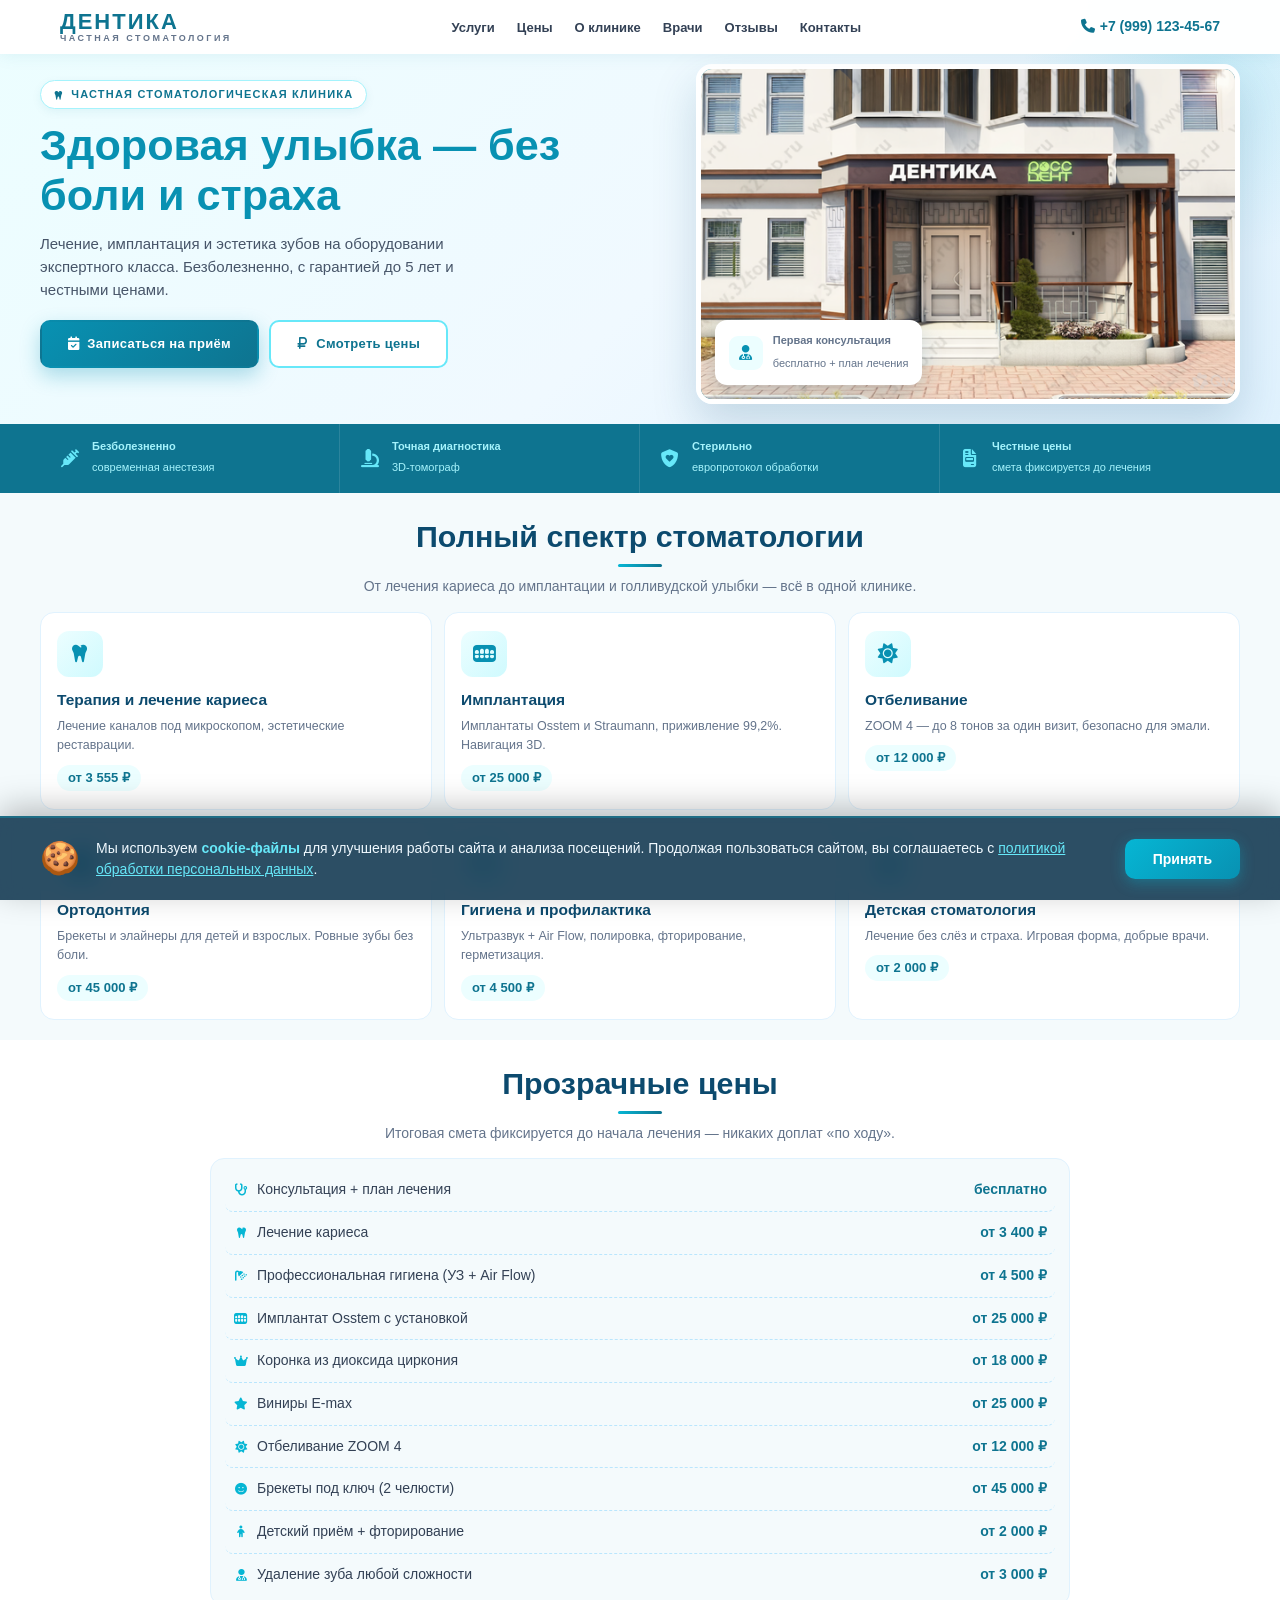
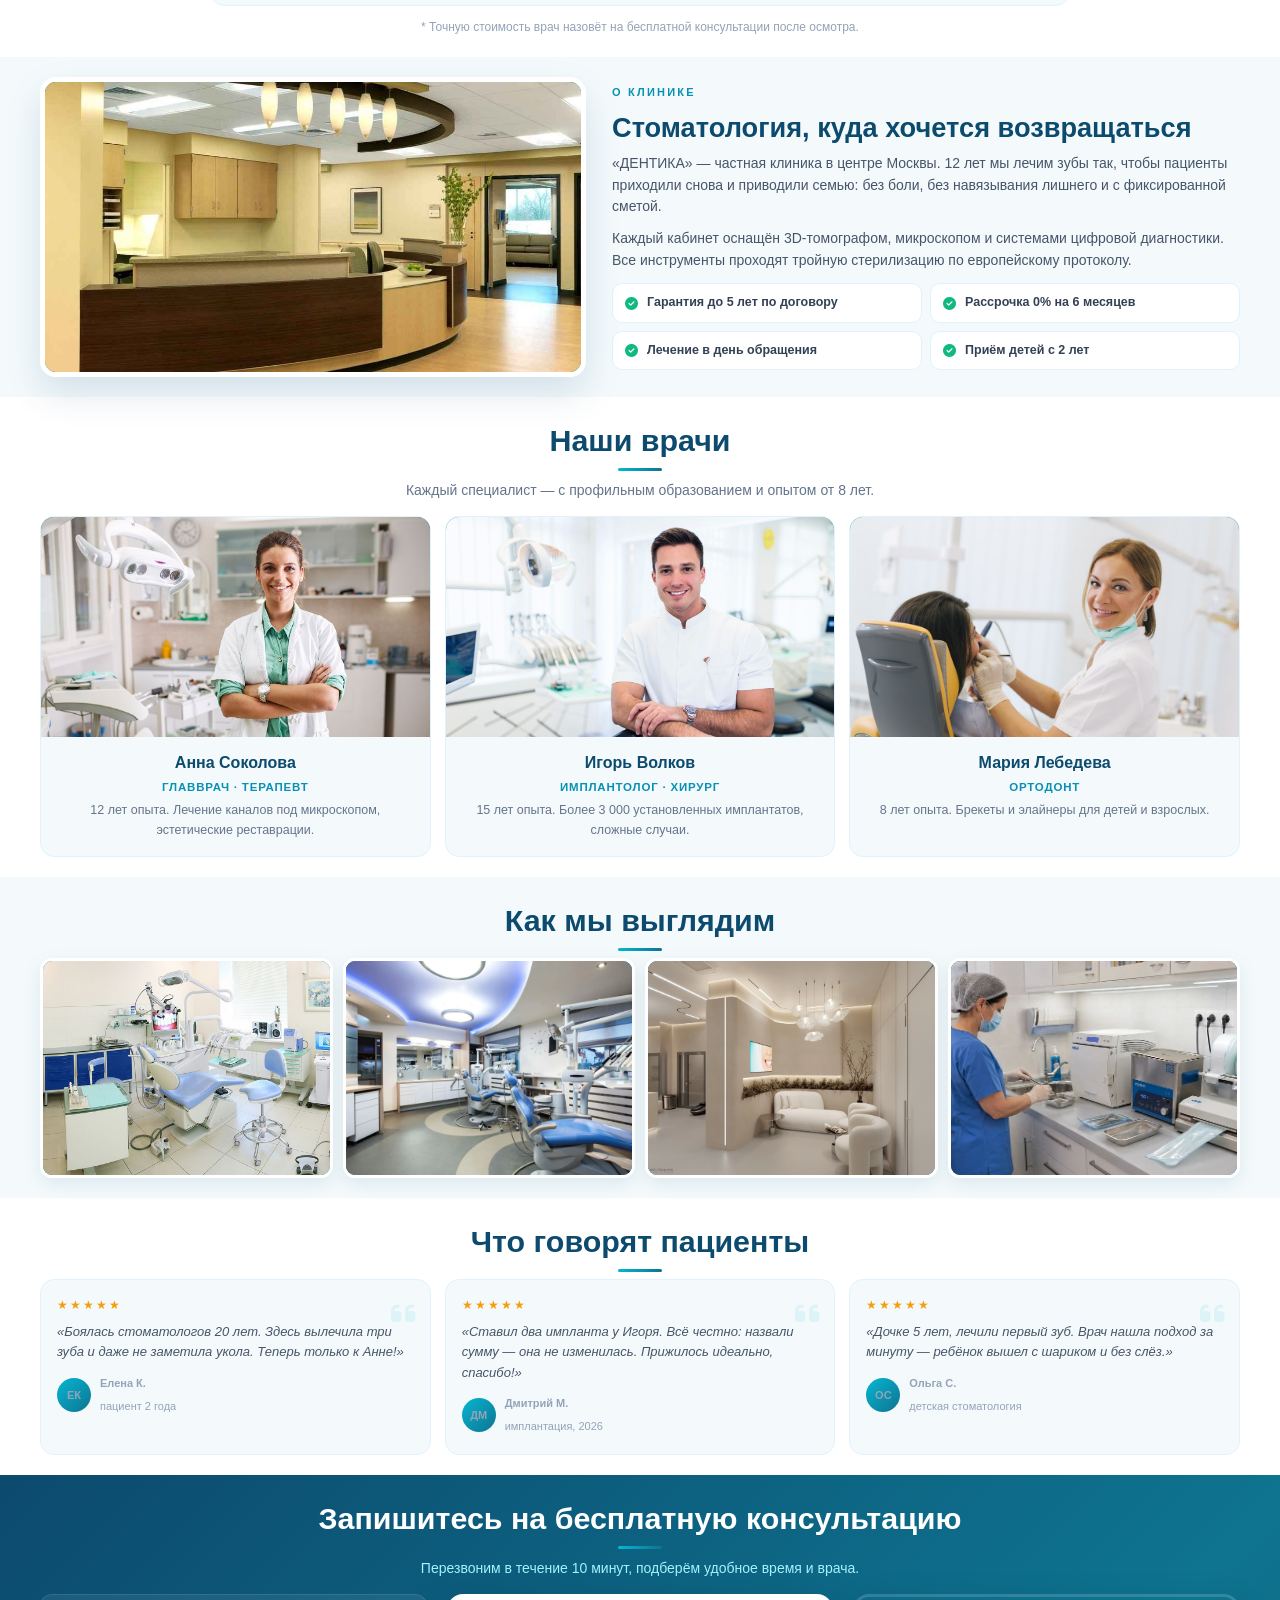
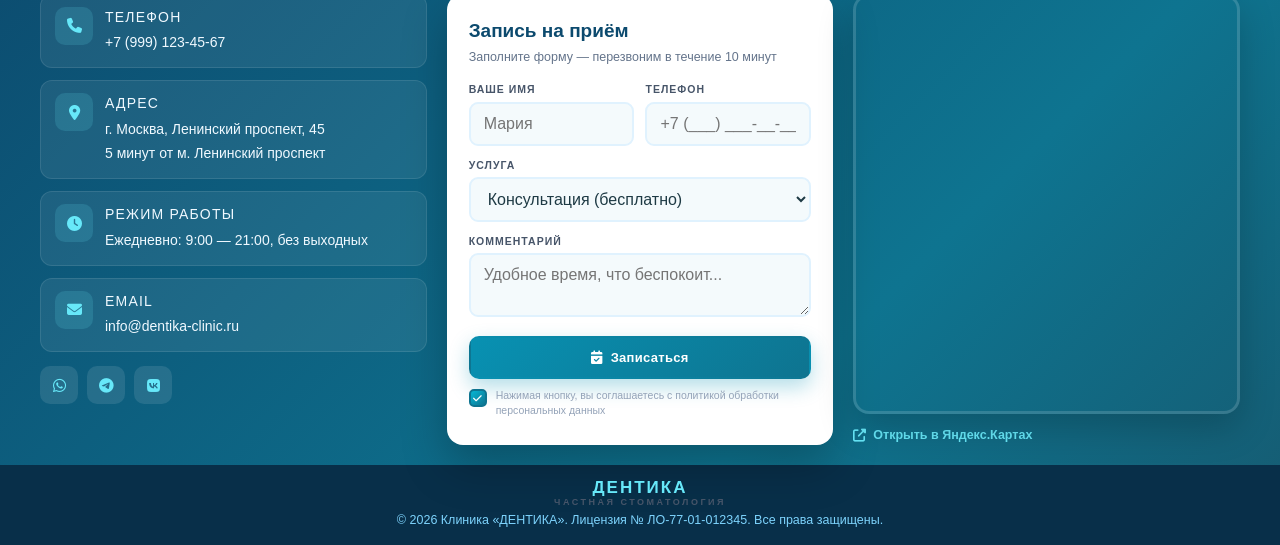
==== commit 204abd1d: "Add files via upload" ====
--- a/index.html
+++ b/index.html
@@ -1,7 +1,7 @@
 <!DOCTYPE html>
 <html lang="ru"><head>
     <meta charset="UTF-8">
-    <meta name="cms-deploy-id" content="dmwpge2vhbrmgpx">
+    <meta name="cms-deploy-id" content="dmwj03i9v21oz7s">
     <meta name="viewport" content="width=device-width, initial-scale=1.0, viewport-fit=cover">
     <meta name="google" content="notranslate">
     <meta http-equiv="Content-Language" content="ru">
@@ -549,12 +549,12 @@
                     <a href="#prices" class="btn btn-outline"><i class="fas fa-ruble-sign"></i><span data-edit="auto_15"> Смотреть цены</span></a>
                 </div>
             </div>
-            <div class="hero-photo">
-                <img src="images/hero.jpg" alt="Клиника ДЕНТИКА" onerror="this.style.display='none'" data-img="images/hero.jpg" data-img-id="img_1">
-                <div class="photo-fallback"><i class="fas fa-tooth"></i><span><span data-edit="auto_16">фото клиники</span></span></div>
+            <div class="hero-photo" data-img="images/hero.jpg" data-img-id="img_1">
+                <img src="images/hero.jpg" alt="Клиника ДЕНТИКА" onerror="this.style.display='none'">
+                <div class="photo-fallback"><i class="fas fa-tooth"></i><span><span data-edit="auto_24">фото клиники</span></span></div>
                 <div class="hero-float">
                     <i class="fas fa-user-doctor"></i>
-                    <div><b><span data-edit="auto_17">Первая консультация</span></b><span><span data-edit="auto_18">бесплатно + план лечения</span></span></div>
+                    <div><b><span data-edit="auto_25">Первая консультация</span></b><span><span data-edit="auto_26">бесплатно + план лечения</span></span></div>
                 </div>
             </div>
         </div>
@@ -563,10 +563,10 @@
     <!-- ПРЕИМУЩЕСТВА -->
     <div class="adv">
         <div class="adv-inner">
-            <a href="#contact" class="adv-item"><i class="fas fa-syringe"></i><div><b><span data-edit="auto_19">Безболезненно</span></b><span><span data-edit="auto_20">современная анестезия</span></span></div></a>
-            <a href="#contact" class="adv-item"><i class="fas fa-microscope"></i><div><b><span data-edit="auto_21">Точная диагностика</span></b><span><span data-edit="auto_22">3D-томограф</span></span></div></a>
-            <a href="#contact" class="adv-item"><i class="fas fa-shield-heart"></i><div><b><span data-edit="auto_23">Стерильно</span></b><span><span data-edit="auto_24">европротокол обработки</span></span></div></a>
-            <a href="#contact" class="adv-item"><i class="fas fa-file-invoice"></i><div><b><span data-edit="auto_25">Честные цены</span></b><span><span data-edit="auto_26">смета фиксируется до лечения</span></span></div></a>
+            <a href="#contact" class="adv-item"><i class="fas fa-syringe"></i><div><b><span data-edit="auto_27">Безболезненно</span></b><span><span data-edit="auto_28">современная анестезия</span></span></div></a>
+            <a href="#contact" class="adv-item"><i class="fas fa-microscope"></i><div><b><span data-edit="auto_29">Точная диагностика</span></b><span><span data-edit="auto_30">3D-томограф</span></span></div></a>
+            <a href="#contact" class="adv-item"><i class="fas fa-shield-heart"></i><div><b><span data-edit="auto_31">Стерильно</span></b><span><span data-edit="auto_32">европротокол обработки</span></span></div></a>
+            <a href="#contact" class="adv-item"><i class="fas fa-file-invoice"></i><div><b><span data-edit="auto_33">Честные цены</span></b><span><span data-edit="auto_34">смета фиксируется до лечения</span></span></div></a>
         </div>
     </div>
 
@@ -574,56 +574,56 @@
     <section class="sec" id="services">
         <div class="sec-inner">
             <div class="sec-head">
-                <h2><span data-edit="auto_27">Полный спектр стоматологии</span></h2>
-                <p><span data-edit="auto_28">От лечения кариеса до имплантации и голливудской улыбки — всё в одной клинике.</span></p>
+                <h2><span data-edit="auto_36">Полный спектр стоматологии</span></h2>
+                <p><span data-edit="auto_37">От лечения кариеса до имплантации и голливудской улыбки — всё в одной клинике.</span></p>
             </div>
             <div class="services-grid">
                 <div class="srv-card">
                     <div class="srv-icon"><i class="fas fa-tooth"></i></div>
                     <div>
-                        <h3><span data-edit="auto_29">Терапия и лечение кариеса</span></h3>
-                        <p><span data-edit="auto_30">Лечение каналов под микроскопом, эстетические реставрации.</span></p>
-                        <span class="srv-price"><span data-edit="auto_31">от 3 555 ₽</span></span>
+                        <h3><span data-edit="auto_38">Терапия и лечение кариеса</span></h3>
+                        <p><span data-edit="auto_39">Лечение каналов под микроскопом, эстетические реставрации.</span></p>
+                        <span class="srv-price"><span data-edit="auto_40">от 3 555 ₽</span></span>
                     </div>
                 </div>
                 <div class="srv-card">
                     <div class="srv-icon"><i class="fas fa-teeth"></i></div>
                     <div>
-                        <h3><span data-edit="auto_32">Имплантация</span></h3>
-                        <p><span data-edit="auto_33">Имплантаты Osstem и Straumann, приживление 99,2%. Навигация 3D.</span></p>
-                        <span class="srv-price"><span data-edit="auto_34">от 25 000 ₽</span></span>
+                        <h3><span data-edit="auto_41">Имплантация</span></h3>
+                        <p><span data-edit="auto_42">Имплантаты Osstem и Straumann, приживление 99,2%. Навигация 3D.</span></p>
+                        <span class="srv-price"><span data-edit="auto_43">от 25 000 ₽</span></span>
                     </div>
                 </div>
                 <div class="srv-card">
                     <div class="srv-icon"><i class="fas fa-sun"></i></div>
                     <div>
-                        <h3><span data-edit="auto_35">Отбеливание</span></h3>
-                        <p><span data-edit="auto_36">ZOOM 4 — до 8 тонов за один визит, безопасно для эмали.</span></p>
-                        <span class="srv-price"><span data-edit="auto_37">от 12 000 ₽</span></span>
+                        <h3><span data-edit="auto_44">Отбеливание</span></h3>
+                        <p><span data-edit="auto_45">ZOOM 4 — до 8 тонов за один визит, безопасно для эмали.</span></p>
+                        <span class="srv-price"><span data-edit="auto_46">от 12 000 ₽</span></span>
                     </div>
                 </div>
                 <div class="srv-card">
                     <div class="srv-icon"><i class="fas fa-smile"></i></div>
                     <div>
-                        <h3><span data-edit="auto_38">Ортодонтия</span></h3>
-                        <p><span data-edit="auto_39">Брекеты и элайнеры для детей и взрослых. Ровные зубы без боли.</span></p>
-                        <span class="srv-price"><span data-edit="auto_40">от 45 000 ₽</span></span>
+                        <h3><span data-edit="auto_47">Ортодонтия</span></h3>
+                        <p><span data-edit="auto_48">Брекеты и элайнеры для детей и взрослых. Ровные зубы без боли.</span></p>
+                        <span class="srv-price"><span data-edit="auto_49">от 45 000 ₽</span></span>
                     </div>
                 </div>
                 <div class="srv-card">
                     <div class="srv-icon"><i class="fas fa-shower"></i></div>
                     <div>
-                        <h3><span data-edit="auto_41">Гигиена и профилактика</span></h3>
-                        <p><span data-edit="auto_42">Ультразвук + Air Flow, полировка, фторирование, герметизация.</span></p>
-                        <span class="srv-price"><span data-edit="auto_43">от 4 500 ₽</span></span>
+                        <h3><span data-edit="auto_50">Гигиена и профилактика</span></h3>
+                        <p><span data-edit="auto_51">Ультразвук + Air Flow, полировка, фторирование, герметизация.</span></p>
+                        <span class="srv-price"><span data-edit="auto_52">от 4 500 ₽</span></span>
                     </div>
                 </div>
                 <div class="srv-card">
                     <div class="srv-icon"><i class="fas fa-child"></i></div>
                     <div>
-                        <h3><span data-edit="auto_44">Детская стоматология</span></h3>
-                        <p><span data-edit="auto_45">Лечение без слёз и страха. Игровая форма, добрые врачи.</span></p>
-                        <span class="srv-price"><span data-edit="auto_46">от 2 000 ₽</span></span>
+                        <h3><span data-edit="auto_53">Детская стоматология</span></h3>
+                        <p><span data-edit="auto_54">Лечение без слёз и страха. Игровая форма, добрые врачи.</span></p>
+                        <span class="srv-price"><span data-edit="auto_55">от 2 000 ₽</span></span>
                     </div>
                 </div>
             </div>
@@ -634,22 +634,22 @@
     <section class="sec prices" id="prices">
         <div class="sec-inner">
             <div class="sec-head">
-                <h2><span data-edit="auto_47">Прозрачные цены</span></h2>
-                <p><span data-edit="auto_48">Итоговая смета фиксируется до начала лечения — никаких доплат «по ходу».</span></p>
+                <h2><span data-edit="auto_57">Прозрачные цены</span></h2>
+                <p><span data-edit="auto_58">Итоговая смета фиксируется до начала лечения — никаких доплат «по ходу».</span></p>
             </div>
             <div class="price-table">
-                <div class="price-row"><div class="name"><i class="fas fa-stethoscope"></i><span data-edit="auto_49">Консультация + план лечения</span></div><div class="cost"><span data-edit="auto_50">бесплатно</span></div></div>
-                <div class="price-row"><div class="name"><i class="fas fa-tooth"></i><span data-edit="auto_51">Лечение кариеса</span></div><div class="cost"><span data-edit="auto_52">от 3 400 ₽</span></div></div>
-                <div class="price-row"><div class="name"><i class="fas fa-shower"></i><span data-edit="auto_53">Профессиональная гигиена (УЗ + Air Flow)</span></div><div class="cost"><span data-edit="auto_54">от 4 500 ₽</span></div></div>
-                <div class="price-row"><div class="name"><i class="fas fa-teeth"></i><span data-edit="auto_55">Имплантат Osstem с установкой</span></div><div class="cost"><span data-edit="auto_56">от 25 000 ₽</span></div></div>
-                <div class="price-row"><div class="name"><i class="fas fa-crown"></i><span data-edit="auto_57">Коронка из диоксида циркония</span></div><div class="cost"><span data-edit="auto_58">от 18 000 ₽</span></div></div>
-                <div class="price-row"><div class="name"><i class="fas fa-star"></i><span data-edit="auto_59">Виниры E-max</span></div><div class="cost"><span data-edit="auto_60">от 25 000 ₽</span></div></div>
-                <div class="price-row"><div class="name"><i class="fas fa-sun"></i><span data-edit="auto_61">Отбеливание ZOOM 4</span></div><div class="cost"><span data-edit="auto_62">от 12 000 ₽</span></div></div>
-                <div class="price-row"><div class="name"><i class="fas fa-smile"></i><span data-edit="auto_63">Брекеты под ключ (2 челюсти)</span></div><div class="cost"><span data-edit="auto_64">от 45 000 ₽</span></div></div>
-                <div class="price-row"><div class="name"><i class="fas fa-child"></i><span data-edit="auto_65">Детский приём + фторирование</span></div><div class="cost"><span data-edit="auto_66">от 2 000 ₽</span></div></div>
-                <div class="price-row"><div class="name"><i class="fas fa-user-doctor"></i><span data-edit="auto_67">Удаление зуба любой сложности</span></div><div class="cost"><span data-edit="auto_68">от 3 000 ₽</span></div></div>
-            </div>
-            <p class="price-note"><span data-edit="auto_69">* Точную стоимость врач назовёт на бесплатной консультации после осмотра.</span></p>
+                <div class="price-row"><div class="name"><i class="fas fa-stethoscope"></i><span data-edit="auto_59">Консультация + план лечения</span></div><div class="cost"><span data-edit="auto_60">бесплатно</span></div></div>
+                <div class="price-row"><div class="name"><i class="fas fa-tooth"></i><span data-edit="auto_61">Лечение кариеса</span></div><div class="cost"><span data-edit="auto_62">от 3 400 ₽</span></div></div>
+                <div class="price-row"><div class="name"><i class="fas fa-shower"></i><span data-edit="auto_63">Профессиональная гигиена (УЗ + Air Flow)</span></div><div class="cost"><span data-edit="auto_64">от 4 500 ₽</span></div></div>
+                <div class="price-row"><div class="name"><i class="fas fa-teeth"></i><span data-edit="auto_65">Имплантат Osstem с установкой</span></div><div class="cost"><span data-edit="auto_66">от 25 000 ₽</span></div></div>
+                <div class="price-row"><div class="name"><i class="fas fa-crown"></i><span data-edit="auto_67">Коронка из диоксида циркония</span></div><div class="cost"><span data-edit="auto_68">от 18 000 ₽</span></div></div>
+                <div class="price-row"><div class="name"><i class="fas fa-star"></i><span data-edit="auto_69">Виниры E-max</span></div><div class="cost"><span data-edit="auto_70">от 25 000 ₽</span></div></div>
+                <div class="price-row"><div class="name"><i class="fas fa-sun"></i><span data-edit="auto_71">Отбеливание ZOOM 4</span></div><div class="cost"><span data-edit="auto_72">от 12 000 ₽</span></div></div>
+                <div class="price-row"><div class="name"><i class="fas fa-smile"></i><span data-edit="auto_73">Брекеты под ключ (2 челюсти)</span></div><div class="cost"><span data-edit="auto_74">от 45 000 ₽</span></div></div>
+                <div class="price-row"><div class="name"><i class="fas fa-child"></i><span data-edit="auto_75">Детский приём + фторирование</span></div><div class="cost"><span data-edit="auto_76">от 2 000 ₽</span></div></div>
+                <div class="price-row"><div class="name"><i class="fas fa-user-doctor"></i><span data-edit="auto_77">Удаление зуба любой сложности</span></div><div class="cost"><span data-edit="auto_78">от 3 000 ₽</span></div></div>
+            </div>
+            <p class="price-note"><span data-edit="auto_79">* Точную стоимость врач назовёт на бесплатной консультации после осмотра.</span></p>
         </div>
     </section>
 
@@ -657,20 +657,20 @@
     <section class="sec" id="about">
         <div class="sec-inner">
             <div class="about-grid">
-                <div class="about-photo">
-                    <img src="images/about.jpg" alt="Интерьер клиники" onerror="this.style.display='none'" data-img="images/about.jpg" data-img-id="img_2">
-                    <div class="photo-fallback"><i class="fas fa-hospital"></i><span><span data-edit="auto_70">фото интерьера</span></span></div>
+                <div class="about-photo" data-img="images/about.jpg" data-img-id="img_2">
+                    <img src="images/about.jpg" alt="Интерьер клиники" onerror="this.style.display='none'">
+                    <div class="photo-fallback"><i class="fas fa-hospital"></i><span><span data-edit="auto_80">фото интерьера</span></span></div>
                 </div>
                 <div class="about-text">
-                    <span class="kicker"><span data-edit="auto_71">О клинике</span></span>
-                    <h2><span data-edit="auto_72">Стоматология, куда хочется возвращаться</span></h2>
-                    <p><span data-edit="auto_73">«ДЕНТИКА» — частная клиника в центре Москвы. 12 лет мы лечим зубы так, чтобы пациенты приходили снова и приводили семью: без боли, без навязывания лишнего и с фиксированной сметой.</span></p>
-                    <p><span data-edit="auto_74">Каждый кабинет оснащён 3D-томографом, микроскопом и системами цифровой диагностики. Все инструменты проходят тройную стерилизацию по европейскому протоколу.</span></p>
+                    <span class="kicker"><span data-edit="auto_81">О клинике</span></span>
+                    <h2><span data-edit="auto_82">Стоматология, куда хочется возвращаться</span></h2>
+                    <p><span data-edit="auto_83">«ДЕНТИКА» — частная клиника в центре Москвы. 12 лет мы лечим зубы так, чтобы пациенты приходили снова и приводили семью: без боли, без навязывания лишнего и с фиксированной сметой.</span></p>
+                    <p><span data-edit="auto_84">Каждый кабинет оснащён 3D-томографом, микроскопом и системами цифровой диагностики. Все инструменты проходят тройную стерилизацию по европейскому протоколу.</span></p>
                     <div class="about-feats">
-                        <a href="#contact" class="about-feat"><i class="fas fa-circle-check"></i><span data-edit="auto_75"> Гарантия до 5 лет по договору</span></a>
-                        <a href="#contact" class="about-feat"><i class="fas fa-circle-check"></i><span data-edit="auto_76"> Рассрочка 0% на 6 месяцев</span></a>
-                        <a href="#contact" class="about-feat"><i class="fas fa-circle-check"></i><span data-edit="auto_77"> Лечение в день обращения</span></a>
-                        <a href="#contact" class="about-feat"><i class="fas fa-circle-check"></i><span data-edit="auto_78"> Приём детей с 2 лет</span></a>
+                        <a href="#contact" class="about-feat"><i class="fas fa-circle-check"></i><span data-edit="auto_85"> Гарантия до 5 лет по договору</span></a>
+                        <a href="#contact" class="about-feat"><i class="fas fa-circle-check"></i><span data-edit="auto_86"> Рассрочка 0% на 6 месяцев</span></a>
+                        <a href="#contact" class="about-feat"><i class="fas fa-circle-check"></i><span data-edit="auto_87"> Лечение в день обращения</span></a>
+                        <a href="#contact" class="about-feat"><i class="fas fa-circle-check"></i><span data-edit="auto_88"> Приём детей с 2 лет</span></a>
                     </div>
                 </div>
             </div>
@@ -681,41 +681,41 @@
     <section class="sec doctors" id="doctors">
         <div class="sec-inner">
             <div class="sec-head">
-                <h2><span data-edit="auto_79">Наши врачи</span></h2>
-                <p><span data-edit="auto_80">Каждый специалист — с профильным образованием и опытом от 8 лет.</span></p>
+                <h2><span data-edit="auto_90">Наши врачи</span></h2>
+                <p><span data-edit="auto_91">Каждый специалист — с профильным образованием и опытом от 8 лет.</span></p>
             </div>
             <div class="doc-grid">
                 <div class="doc-card">
-                    <div class="doc-photo">
-                        <img src="images/doctor1.jpg" alt="Анна Соколова" onerror="this.style.display='none'" data-img="images/doctor1.jpg" data-img-id="img_3">
-                        <div class="photo-fallback"><i class="fas fa-user-doctor"></i><span><span data-edit="auto_81">фото врача</span></span></div>
+                    <div class="doc-photo" data-img="images/doctor1.jpg" data-img-id="img_3">
+                        <img src="images/doctor1.jpg" alt="Анна Соколова" onerror="this.style.display='none'">
+                        <div class="photo-fallback"><i class="fas fa-user-doctor"></i><span><span data-edit="auto_92">фото врача</span></span></div>
                     </div>
                     <div class="doc-info">
-                        <h3><span data-edit="auto_82">Анна Соколова</span></h3>
-                        <div class="doc-role"><span data-edit="auto_83">Главврач · Терапевт</span></div>
-                        <p><span data-edit="auto_84">12 лет опыта. Лечение каналов под микроскопом, эстетические реставрации.</span></p>
+                        <h3><span data-edit="auto_93">Анна Соколова</span></h3>
+                        <div class="doc-role"><span data-edit="auto_94">Главврач · Терапевт</span></div>
+                        <p><span data-edit="auto_95">12 лет опыта. Лечение каналов под микроскопом, эстетические реставрации.</span></p>
                     </div>
                 </div>
                 <div class="doc-card">
-                    <div class="doc-photo">
-                        <img src="images/doctor2.jpg" alt="Игорь Волков" onerror="this.style.display='none'" data-img="images/doctor2.jpg" data-img-id="img_4">
-                        <div class="photo-fallback"><i class="fas fa-user-doctor"></i><span><span data-edit="auto_85">фото врача</span></span></div>
+                    <div class="doc-photo" data-img="images/doctor2.jpg" data-img-id="img_4">
+                        <img src="images/doctor2.jpg" alt="Игорь Волков" onerror="this.style.display='none'">
+                        <div class="photo-fallback"><i class="fas fa-user-doctor"></i><span><span data-edit="auto_96">фото врача</span></span></div>
                     </div>
                     <div class="doc-info">
-                        <h3><span data-edit="auto_86">Игорь Волков</span></h3>
-                        <div class="doc-role"><span data-edit="auto_87">Имплантолог · Хирург</span></div>
-                        <p><span data-edit="auto_88">15 лет опыта. Более 3 000 установленных имплантатов, сложные случаи.</span></p>
+                        <h3><span data-edit="auto_97">Игорь Волков</span></h3>
+                        <div class="doc-role"><span data-edit="auto_98">Имплантолог · Хирург</span></div>
+                        <p><span data-edit="auto_99">15 лет опыта. Более 3 000 установленных имплантатов, сложные случаи.</span></p>
                     </div>
                 </div>
                 <div class="doc-card">
-                    <div class="doc-photo">
-                        <img src="images/doctor3.jpg" alt="Мария Лебедева" onerror="this.style.display='none'" data-img="images/doctor3.jpg" data-img-id="img_5">
-                        <div class="photo-fallback"><i class="fas fa-user-doctor"></i><span><span data-edit="auto_89">фото врача</span></span></div>
+                    <div class="doc-photo" data-img="images/doctor3.jpg" data-img-id="img_5">
+                        <img src="images/doctor3.jpg" alt="Мария Лебедева" onerror="this.style.display='none'">
+                        <div class="photo-fallback"><i class="fas fa-user-doctor"></i><span><span data-edit="auto_100">фото врача</span></span></div>
                     </div>
                     <div class="doc-info">
-                        <h3><span data-edit="auto_90">Мария Лебедева</span></h3>
-                        <div class="doc-role"><span data-edit="auto_91">Ортодонт</span></div>
-                        <p><span data-edit="auto_92">8 лет опыта. Брекеты и элайнеры для детей и взрослых.</span></p>
+                        <h3><span data-edit="auto_101">Мария Лебедева</span></h3>
+                        <div class="doc-role"><span data-edit="auto_102">Ортодонт</span></div>
+                        <p><span data-edit="auto_103">8 лет опыта. Брекеты и элайнеры для детей и взрослых.</span></p>
                     </div>
                 </div>
             </div>
@@ -726,24 +726,24 @@
     <section class="sec" id="gallery">
         <div class="sec-inner">
             <div class="sec-head">
-                <h2><span data-edit="auto_93">Как мы выглядим</span></h2>
+                <h2><span data-edit="auto_105">Как мы выглядим</span></h2>
             </div>
             <div class="gal-grid">
-                <div class="gal-item">
-                    <img src="images/clinic1.jpg" alt="Кабинет" onerror="this.style.display='none'" data-img="images/clinic1.jpg" data-img-id="img_6">
-                    <div class="photo-fallback"><i class="fas fa-hospital-user"></i><span><span data-edit="auto_94">кабинет</span></span></div>
-                </div>
-                <div class="gal-item">
-                    <img src="images/clinic2.jpg" alt="Оборудование" onerror="this.style.display='none'" data-img="images/clinic2.jpg" data-img-id="img_7">
-                    <div class="photo-fallback"><i class="fas fa-microscope"></i><span><span data-edit="auto_95">оборудование</span></span></div>
-                </div>
-                <div class="gal-item">
-                    <img src="images/clinic3.jpg" alt="Зона ожидания" onerror="this.style.display='none'" data-img="images/clinic3.jpg" data-img-id="img_8">
-                    <div class="photo-fallback"><i class="fas fa-couch"></i><span><span data-edit="auto_96">зона ожидания</span></span></div>
-                </div>
-                <div class="gal-item">
-                    <img src="images/clinic4.jpg" alt="Стерилизация" onerror="this.style.display='none'" data-img="images/clinic4.jpg" data-img-id="img_9">
-                    <div class="photo-fallback"><i class="fas fa-pump-medical"></i><span><span data-edit="auto_97">стерилизация</span></span></div>
+                <div class="gal-item" data-img="images/clinic1.jpg" data-img-id="img_6">
+                    <img src="images/clinic1.jpg" alt="Кабинет" onerror="this.style.display='none'">
+                    <div class="photo-fallback"><i class="fas fa-hospital-user"></i><span><span data-edit="auto_106">кабинет</span></span></div>
+                </div>
+                <div class="gal-item" data-img="images/clinic2.jpg" data-img-id="img_7">
+                    <img src="images/clinic2.jpg" alt="Оборудование" onerror="this.style.display='none'">
+                    <div class="photo-fallback"><i class="fas fa-microscope"></i><span><span data-edit="auto_107">оборудование</span></span></div>
+                </div>
+                <div class="gal-item" data-img="images/clinic3.jpg" data-img-id="img_8">
+                    <img src="images/clinic3.jpg" alt="Зона ожидания" onerror="this.style.display='none'">
+                    <div class="photo-fallback"><i class="fas fa-couch"></i><span><span data-edit="auto_108">зона ожидания</span></span></div>
+                </div>
+                <div class="gal-item" data-img="images/clinic4.jpg" data-img-id="img_9">
+                    <img src="images/clinic4.jpg" alt="Стерилизация" onerror="this.style.display='none'">
+                    <div class="photo-fallback"><i class="fas fa-pump-medical"></i><span><span data-edit="auto_109">стерилизация</span></span></div>
                 </div>
             </div>
         </div>
@@ -753,31 +753,31 @@
     <section class="sec reviews" id="reviews">
         <div class="sec-inner">
             <div class="sec-head">
-                <h2><span data-edit="auto_98">Что говорят пациенты</span></h2>
+                <h2><span data-edit="auto_111">Что говорят пациенты</span></h2>
             </div>
             <div class="rev-grid">
                 <div class="rev-card">
                     <div class="rev-stars">★★★★★</div>
-                    <p><span data-edit="auto_99">«Боялась стоматологов 20 лет. Здесь вылечила три зуба и даже не заметила укола. Теперь только к Анне!»</span></p>
+                    <p><span data-edit="auto_112">«Боялась стоматологов 20 лет. Здесь вылечила три зуба и даже не заметила укола. Теперь только к Анне!»</span></p>
                     <div class="rev-author">
-                        <div class="rev-ava"><span data-edit="auto_100">ЕК</span></div>
-                        <div><b><span data-edit="auto_101">Елена К.</span></b><span><span data-edit="auto_102">пациент 2 года</span></span></div>
+                        <div class="rev-ava"><span data-edit="auto_113">ЕК</span></div>
+                        <div><b><span data-edit="auto_114">Елена К.</span></b><span><span data-edit="auto_115">пациент 2 года</span></span></div>
                     </div>
                 </div>
                 <div class="rev-card">
                     <div class="rev-stars">★★★★★</div>
-                    <p><span data-edit="auto_103">«Ставил два импланта у Игоря. Всё честно: назвали сумму — она не изменилась. Прижилось идеально, спасибо!»</span></p>
+                    <p><span data-edit="auto_116">«Ставил два импланта у Игоря. Всё честно: назвали сумму — она не изменилась. Прижилось идеально, спасибо!»</span></p>
                     <div class="rev-author">
-                        <div class="rev-ava"><span data-edit="auto_104">ДМ</span></div>
-                        <div><b><span data-edit="auto_105">Дмитрий М.</span></b><span><span data-edit="auto_106">имплантация, 2026</span></span></div>
+                        <div class="rev-ava"><span data-edit="auto_117">ДМ</span></div>
+                        <div><b><span data-edit="auto_118">Дмитрий М.</span></b><span><span data-edit="auto_119">имплантация, 2026</span></span></div>
                     </div>
                 </div>
                 <div class="rev-card">
                     <div class="rev-stars">★★★★★</div>
-                    <p><span data-edit="auto_107">«Дочке 5 лет, лечили первый зуб. Врач нашла подход за минуту — ребёнок вышел с шариком и без слёз.»</span></p>
+                    <p><span data-edit="auto_120">«Дочке 5 лет, лечили первый зуб. Врач нашла подход за минуту — ребёнок вышел с шариком и без слёз.»</span></p>
                     <div class="rev-author">
-                        <div class="rev-ava"><span data-edit="auto_108">ОС</span></div>
-                        <div><b><span data-edit="auto_109">Ольга С.</span></b><span><span data-edit="auto_110">детская стоматология</span></span></div>
+                        <div class="rev-ava"><span data-edit="auto_121">ОС</span></div>
+                        <div><b><span data-edit="auto_122">Ольга С.</span></b><span><span data-edit="auto_123">детская стоматология</span></span></div>
                     </div>
                 </div>
             </div>
@@ -788,26 +788,26 @@
     <section class="sec contact" id="contact">
         <div class="sec-inner">
             <div class="sec-head">
-                <h2><span data-edit="auto_111">Запишитесь на бесплатную консультацию</span></h2>
-                <p><span data-edit="auto_112">Перезвоним в течение 10 минут, подберём удобное время и врача.</span></p>
+                <h2><span data-edit="auto_125">Запишитесь на бесплатную консультацию</span></h2>
+                <p><span data-edit="auto_126">Перезвоним в течение 10 минут, подберём удобное время и врача.</span></p>
             </div>
             <div class="contact-grid">
                 <div>
                     <div class="c-item">
                         <i class="fas fa-phone"></i>
-                        <div><b><span data-edit="auto_113">Телефон</span></b><a href="tel:+79991234567"><span data-edit="auto_114">+7 (999) 123-45-67</span></a></div>
+                        <div><b><span data-edit="auto_127">Телефон</span></b><a href="tel:+79991234567"><span data-edit="auto_128">+7 (999) 123-45-67</span></a></div>
                     </div>
                     <div class="c-item">
                         <i class="fas fa-location-dot"></i>
-                        <div><b><span data-edit="auto_115">Адрес</span></b><a href="https://yandex.ru/maps/?text=Москва,+Ленинский+проспект,+45" target="_blank" rel="noopener noreferrer"><span data-edit="auto_116">г. Москва, Ленинский проспект, 45</span><br><span data-edit="auto_117">5 минут от м. Ленинский проспект</span></a></div>
+                        <div><b><span data-edit="auto_129">Адрес</span></b><a href="https://yandex.ru/maps/?text=Москва,+Ленинский+проспект,+45" target="_blank" rel="noopener noreferrer"><span data-edit="auto_130">г. Москва, Ленинский проспект, 45</span><br><span data-edit="auto_131">5 минут от м. Ленинский проспект</span></a></div>
                     </div>
                     <div class="c-item">
                         <i class="fas fa-clock"></i>
-                        <div><b><span data-edit="auto_118">Режим работы</span></b><span><span data-edit="auto_119">Ежедневно: 9:00 — 21:00, без выходных</span></span></div>
+                        <div><b><span data-edit="auto_132">Режим работы</span></b><span><span data-edit="auto_133">Ежедневно: 9:00 — 21:00, без выходных</span></span></div>
                     </div>
                     <div class="c-item">
                         <i class="fas fa-envelope"></i>
-                        <div><b><span data-edit="auto_120">Email</span></b><a href="mailto:info@dentika-clinic.ru"><span data-edit="auto_121">info@dentika-clinic.ru</span></a></div>
+                        <div><b><span data-edit="auto_134">Email</span></b><a href="mailto:info@dentika-clinic.ru"><span data-edit="auto_135">info@dentika-clinic.ru</span></a></div>
                     </div>
                     <div class="c-socials">
                         <a href="https://wa.me/79991234567" target="_blank" rel="noopener noreferrer" aria-label="WhatsApp"><i class="fab fa-whatsapp"></i></a>
@@ -816,22 +816,22 @@
                     </div>
                 </div>
                 <div class="form-card">
-                    <h3><span data-edit="auto_122">Запись на приём</span></h3>
-                    <p><span data-edit="auto_123">Заполните форму — перезвоним в течение 10 минут</span></p>
+                    <h3><span data-edit="auto_136">Запись на приём</span></h3>
+                    <p><span data-edit="auto_137">Заполните форму — перезвоним в течение 10 минут</span></p>
                     <form action="https://formspree.io/f/xvkkbvpd" method="POST">
                         <input type="hidden" name="_subject" value="Запись на приём — клиника ДЕНТИКА">
                         <div class="f-row2">
                             <div class="f-group">
-                                <label><span data-edit="auto_124">Ваше имя</span></label>
-                                <input type="text" name="name" required="" placeholder="Мария">
+                                <label><span data-edit="auto_138">Ваше имя</span></label>
+                                <input type="text" name="name" required placeholder="Мария">
                             </div>
                             <div class="f-group">
-                                <label><span data-edit="auto_125">Телефон</span></label>
-                                <input type="tel" name="phone" required="" placeholder="+7 (___) ___-__-__" inputmode="tel">
+                                <label><span data-edit="auto_139">Телефон</span></label>
+                                <input type="tel" name="phone" required placeholder="+7 (___) ___-__-__" inputmode="tel">
                             </div>
                         </div>
                         <div class="f-group">
-                            <label><span data-edit="auto_126">Услуга</span></label>
+                            <label><span data-edit="auto_140">Услуга</span></label>
                             <select name="service">
                                 <option>Консультация (бесплатно)</option>
                                 <option>Лечение кариеса</option>
@@ -843,22 +843,22 @@
                             </select>
                         </div>
                         <div class="f-group">
-                            <label><span data-edit="auto_127">Комментарий</span></label>
+                            <label><span data-edit="auto_141">Комментарий</span></label>
                             <textarea name="message" placeholder="Удобное время, что беспокоит..."></textarea>
                         </div>
-                        <button type="submit" class="btn btn-primary" style="width:100%;"><i class="fas fa-calendar-check"></i><span data-edit="auto_128"> Записаться</span></button>
+                        <button type="submit" class="btn btn-primary" style="width:100%;"><i class="fas fa-calendar-check"></i><span data-edit="auto_142"> Записаться</span></button>
                         <label class="privacy-check">
-                            <input type="checkbox" checked="">
-                            <span class="checkmark"></span><a data-cms-link="1" href="/politika.html" target="_self" data-link-color="brown" style="color: rgb(139, 69, 19); text-decoration: underline;"><span data-edit="auto_129">
-                            Нажимая кнопку, вы соглашаетесь с политикой обработки персональных данных
-                        </span></a></label>
+                            <input type="checkbox" checked>
+                            <span class="checkmark"></span>
+                            <span data-edit="auto_143">Нажимая кнопку, вы соглашаетесь с политикой обработки персональных данных</span>
+                        </label>
                     </form>
                 </div>
                 <div class="contact-map">
                     <div class="map-wrap">
-                        <iframe src="https://yandex.ru/map-widget/v1/?ll=37.5852%2C55.7137&amp;z=16&amp;pt=37.5852%2C55.7137%2Cpm2rdm&amp;lang=ru_RU" title="Карта — клиника ДЕНТИКА на Ленинском проспекте, 45" allowfullscreen="" loading="lazy"></iframe>
-                    </div>
-                    <a href="https://yandex.ru/maps/?text=Москва,+Ленинский+проспект,+45" target="_blank" rel="noopener noreferrer" class="map-link"><i class="fas fa-up-right-from-square"></i><span data-edit="auto_130"> Открыть в Яндекс.Картах</span></a>
+                        <iframe src="https://yandex.ru/map-widget/v1/?ll=37.5852%2C55.7137&z=16&pt=37.5852%2C55.7137%2Cpm2rdm&lang=ru_RU" title="Карта — клиника ДЕНТИКА на Ленинском проспекте, 45" allowfullscreen loading="lazy"></iframe>
+                    </div>
+                    <a href="https://yandex.ru/maps/?text=Москва,+Ленинский+проспект,+45" target="_blank" rel="noopener noreferrer" class="map-link"><i class="fas fa-up-right-from-square"></i> Открыть в Яндекс.Картах</a>
                 </div>
             </div>
         </div>
@@ -877,13 +877,13 @@
 
     <!-- ПЛАВАЮЩАЯ ПАНЕЛЬ (мобильная) -->
     <div class="mobile-bar">
-        <a href="tel:+79991234567" class="bar-call"><i class="fas fa-phone"></i><span data-edit="auto_131"> Позвонить</span></a>
-        <a href="#contact" class="bar-form"><i class="fas fa-calendar-check"></i><span data-edit="auto_132"> Записаться</span></a>
+        <a href="tel:+79991234567" class="bar-call"><i class="fas fa-phone"></i> Позвонить</a>
+        <a href="#contact" class="bar-form"><i class="fas fa-calendar-check"></i> Записаться</a>
     </div>
 
     <footer>
-        <div class="logo"><span data-edit="auto_133">ДЕНТИКА</span><small><span data-edit="auto_134">частная стоматология</span></small></div>
-        <p><span data-edit="auto_135">© 2026 Клиника «ДЕНТИКА». Лицензия № ЛО-77-01-012345. Все права защищены.</span></p>
+        <div class="logo"><span data-edit="auto_144">ДЕНТИКА</span><small><span data-edit="auto_145">частная стоматология</span></small></div>
+        <p><span data-edit="auto_146">© 2026 Клиника «ДЕНТИКА». Лицензия № ЛО-77-01-012345. Все права защищены.</span></p>
     </footer>
 
     <script>
@@ -1008,9 +1008,9 @@
         <div class="cookie-content">
             <div class="cookie-icon">🍪</div>
             <div class="cookie-text">
-                <p><span data-edit="auto_136">Мы используем </span><strong><span data-edit="auto_137">cookie-файлы</span></strong><span data-edit="auto_138"> для улучшения работы сайта и анализа посещений. Продолжая пользоваться сайтом, вы соглашаетесь с </span><a href="politika.html" target="_blank" rel="noopener noreferrer"><span data-edit="auto_139">политикой обработки персональных данных</span></a>.</p>
-            </div>
-            <button class="cookie-btn" id="cookieAccept"><span data-edit="auto_140">Принять</span></button>
+                <p>Мы используем <strong>cookie-файлы</strong> для улучшения работы сайта и анализа посещений. Продолжая пользоваться сайтом, вы соглашаетесь с <a href="politika.html" target="_blank" rel="noopener noreferrer">политикой обработки персональных данных</a>.</p>
+            </div>
+            <button class="cookie-btn" id="cookieAccept">Принять</button>
         </div>
     </div>
 
@@ -1028,6 +1028,5 @@
         })();
     </script>
 
-
-
-</body></html>+</body>
+</html>
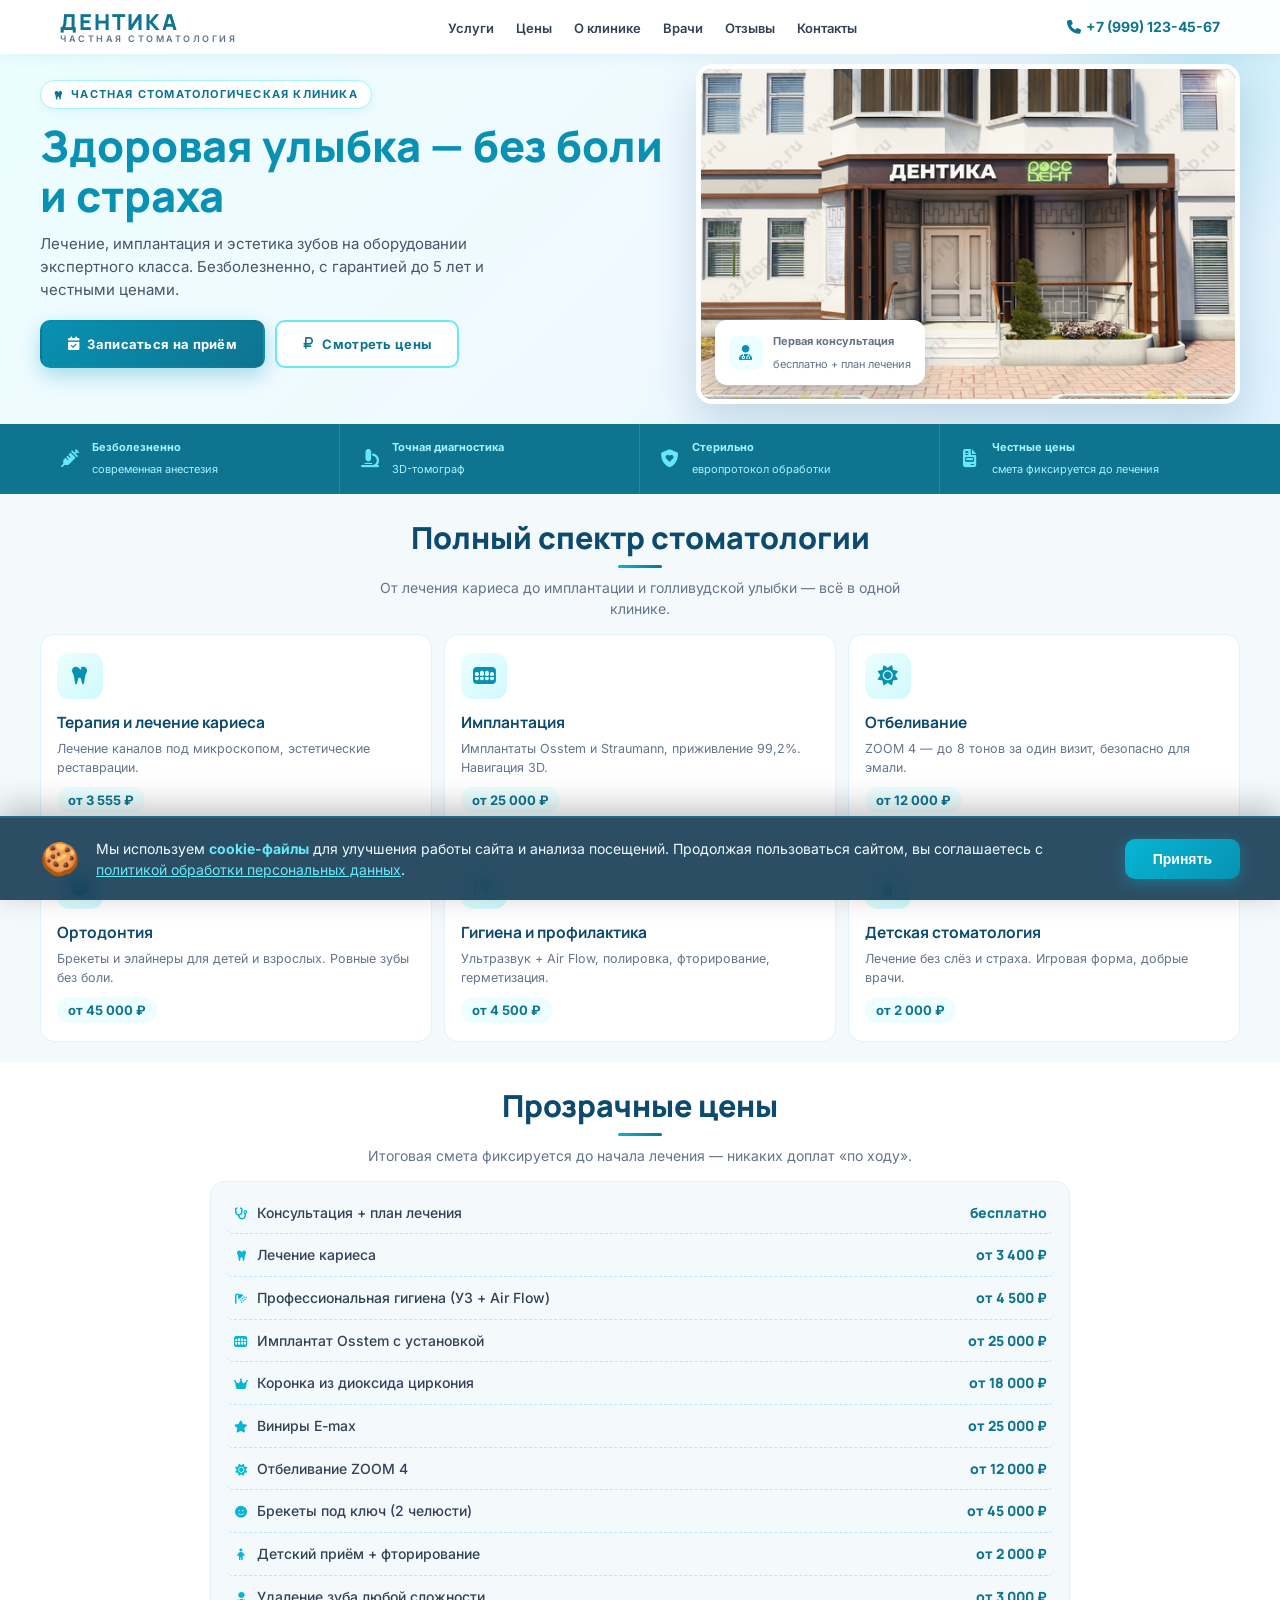
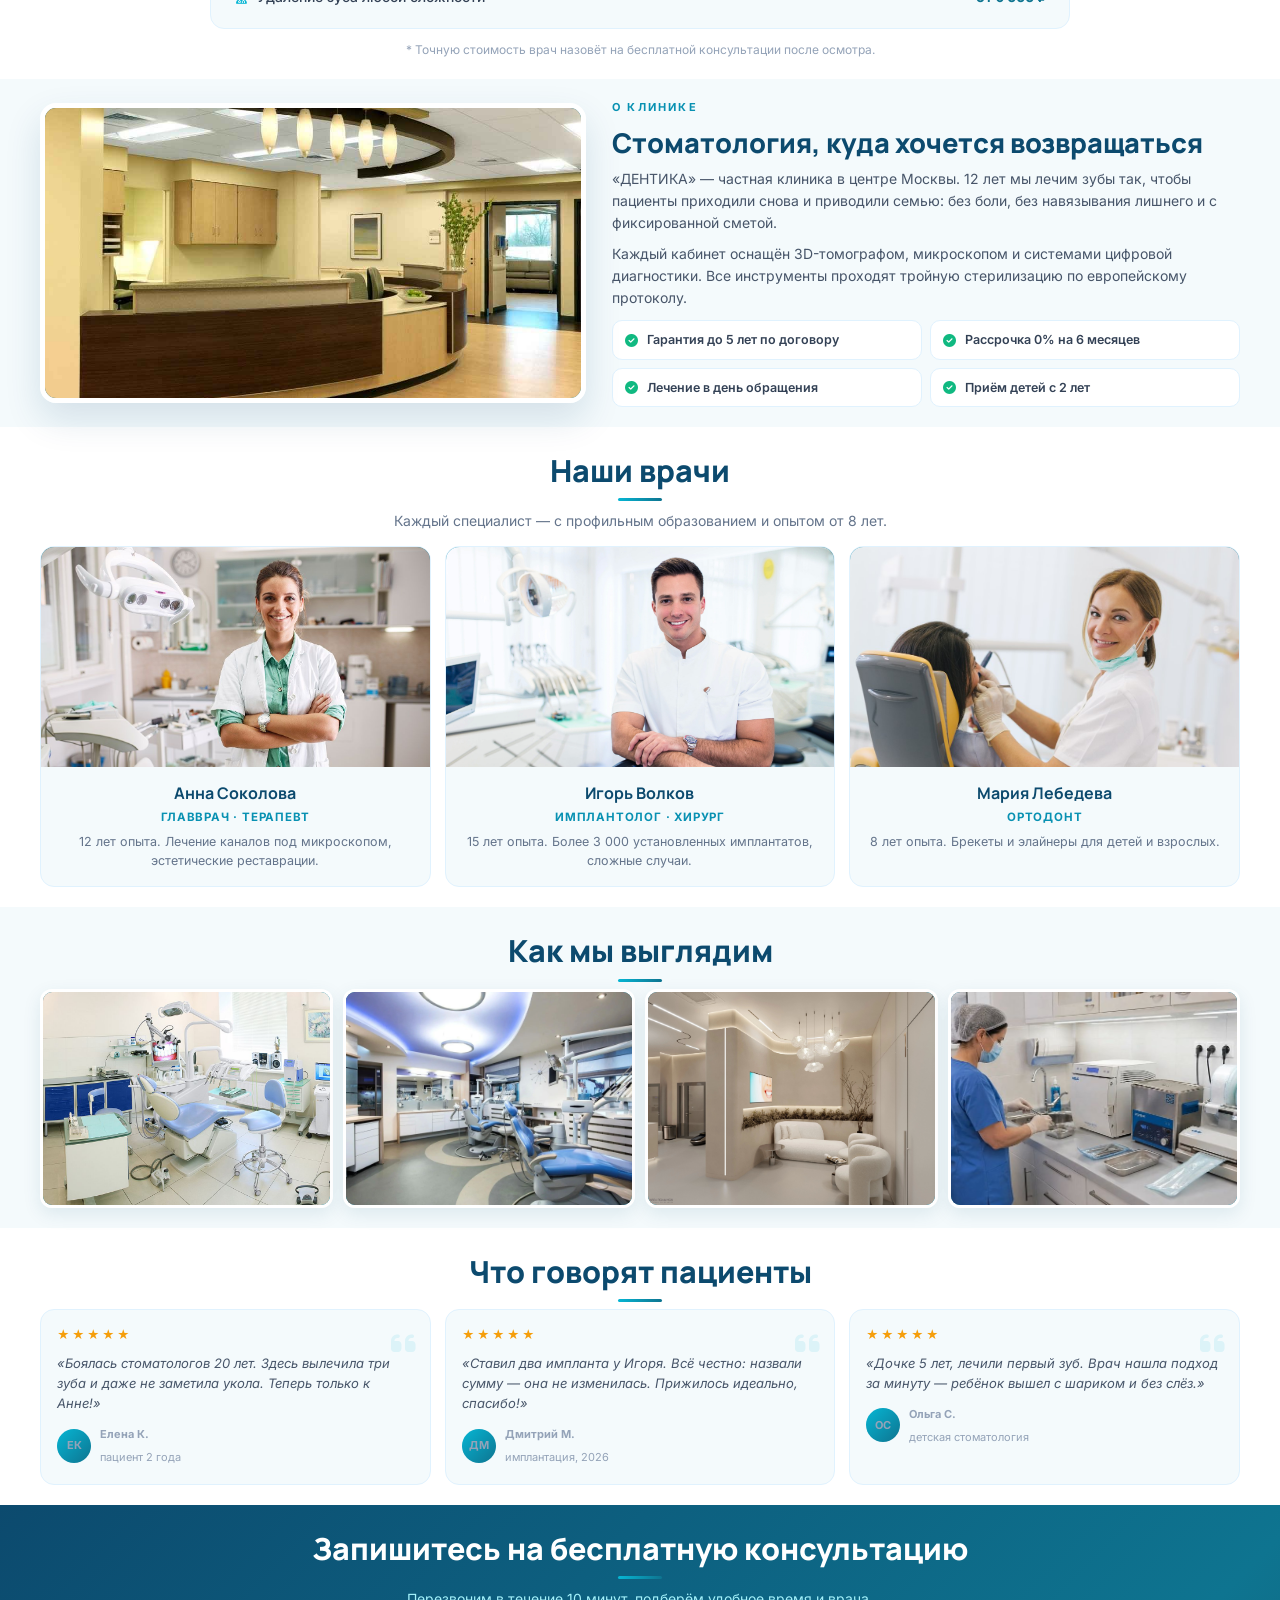
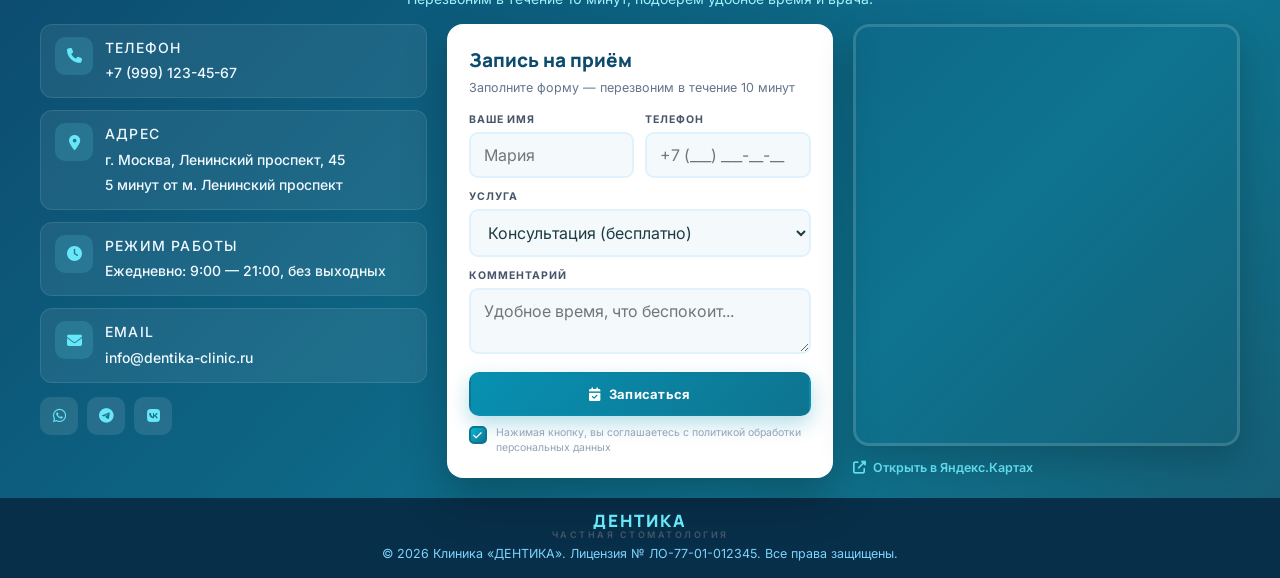
==== commit 9d0917e7: "Add files via upload" ====
--- a/index.html
+++ b/index.html
@@ -32,6 +32,7 @@
     <!-- Мобильные -->
     <meta name="theme-color" content="#0e7490">
     <meta name="apple-mobile-web-app-capable" content="yes">
+    <meta name="mobile-web-app-capable" content="yes">
     <meta name="apple-mobile-web-app-status-bar-style" content="black-translucent">
     <meta name="apple-mobile-web-app-title" content="ДЕНТИКА">
     <meta name="format-detection" content="telephone=no">
@@ -42,12 +43,13 @@
     <meta name="geo.position" content="55.7137;37.5852">
     <meta name="ICBM" content="55.7137, 37.5852">
     <link rel="icon" type="image/png" href="favicon.png">
-    <link rel="stylesheet" href="https://cdnjs.cloudflare.com/ajax/libs/font-awesome/6.4.0/css/all.min.css">
-    <link href="https://cdn.jsdelivr.net/fontsource/css/inter@latest/cyrillic-400-normal.css" rel="stylesheet">
-    <link href="https://cdn.jsdelivr.net/fontsource/css/inter@latest/cyrillic-600-normal.css" rel="stylesheet">
-    <link href="https://cdn.jsdelivr.net/fontsource/css/inter@latest/cyrillic-700-normal.css" rel="stylesheet">
-    <link href="https://cdn.jsdelivr.net/fontsource/css/manrope@latest/cyrillic-700-normal.css" rel="stylesheet">
-    <link href="https://cdn.jsdelivr.net/fontsource/css/manrope@latest/cyrillic-800-normal.css" rel="stylesheet">
+    <!-- Шрифты: Google Fonts (стабильно работает в России) -->
+    <link rel="preconnect" href="https://fonts.googleapis.com">
+    <link rel="preconnect" href="https://fonts.gstatic.com" crossorigin>
+    <link href="https://fonts.googleapis.com/css2?family=Inter:wght@400;600;700&family=Manrope:wght@700;800&display=swap" rel="stylesheet">
+    <!-- Иконки: Font Awesome (множественные CDN с fallback) -->
+    <link rel="stylesheet" href="https://cdn.jsdelivr.net/npm/@fortawesome/fontawesome-free@6.4.0/css/all.min.css"
+          onerror="this.onerror=null; this.href='https://unpkg.com/@fortawesome/fontawesome-free@6.4.0/css/all.min.css';">
     <style>
         * { margin: 0; padding: 0; box-sizing: border-box; }
         html { scroll-behavior: smooth; -webkit-text-size-adjust: 100%; overflow-x: hidden; }
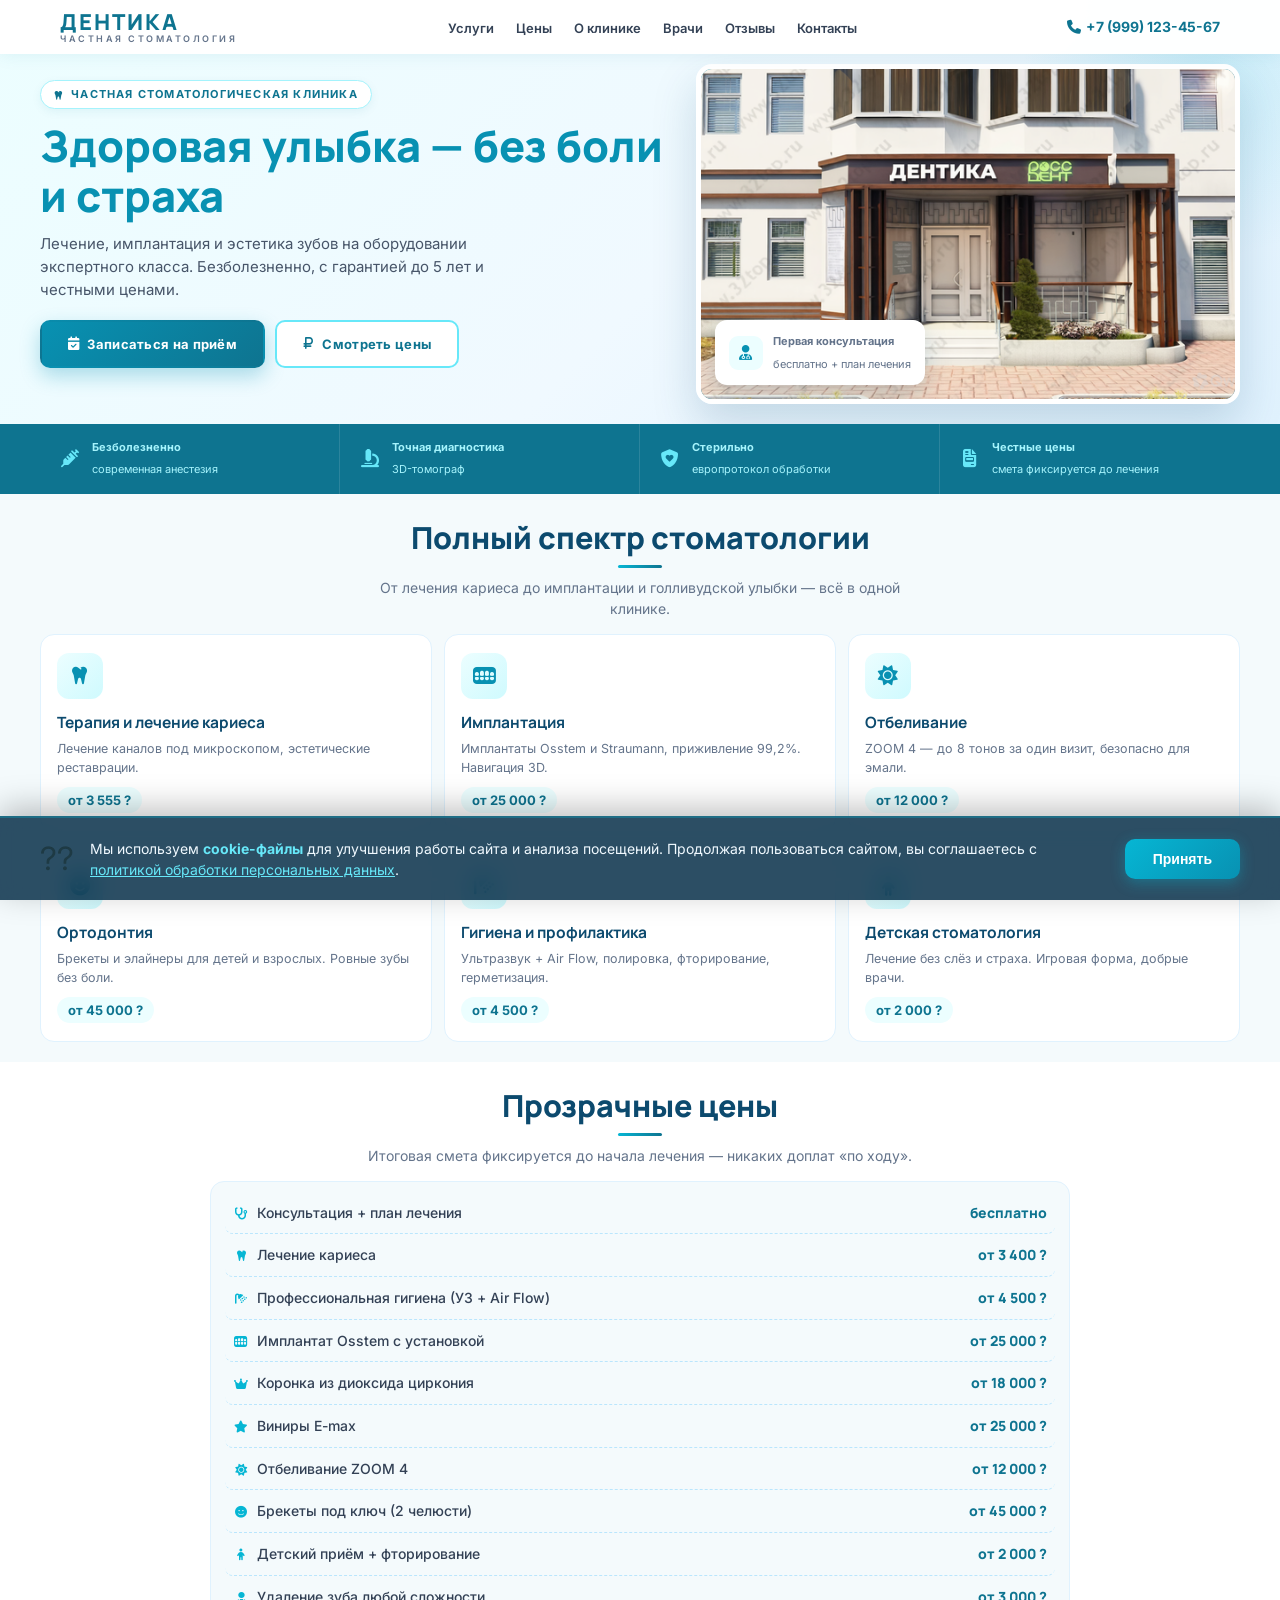
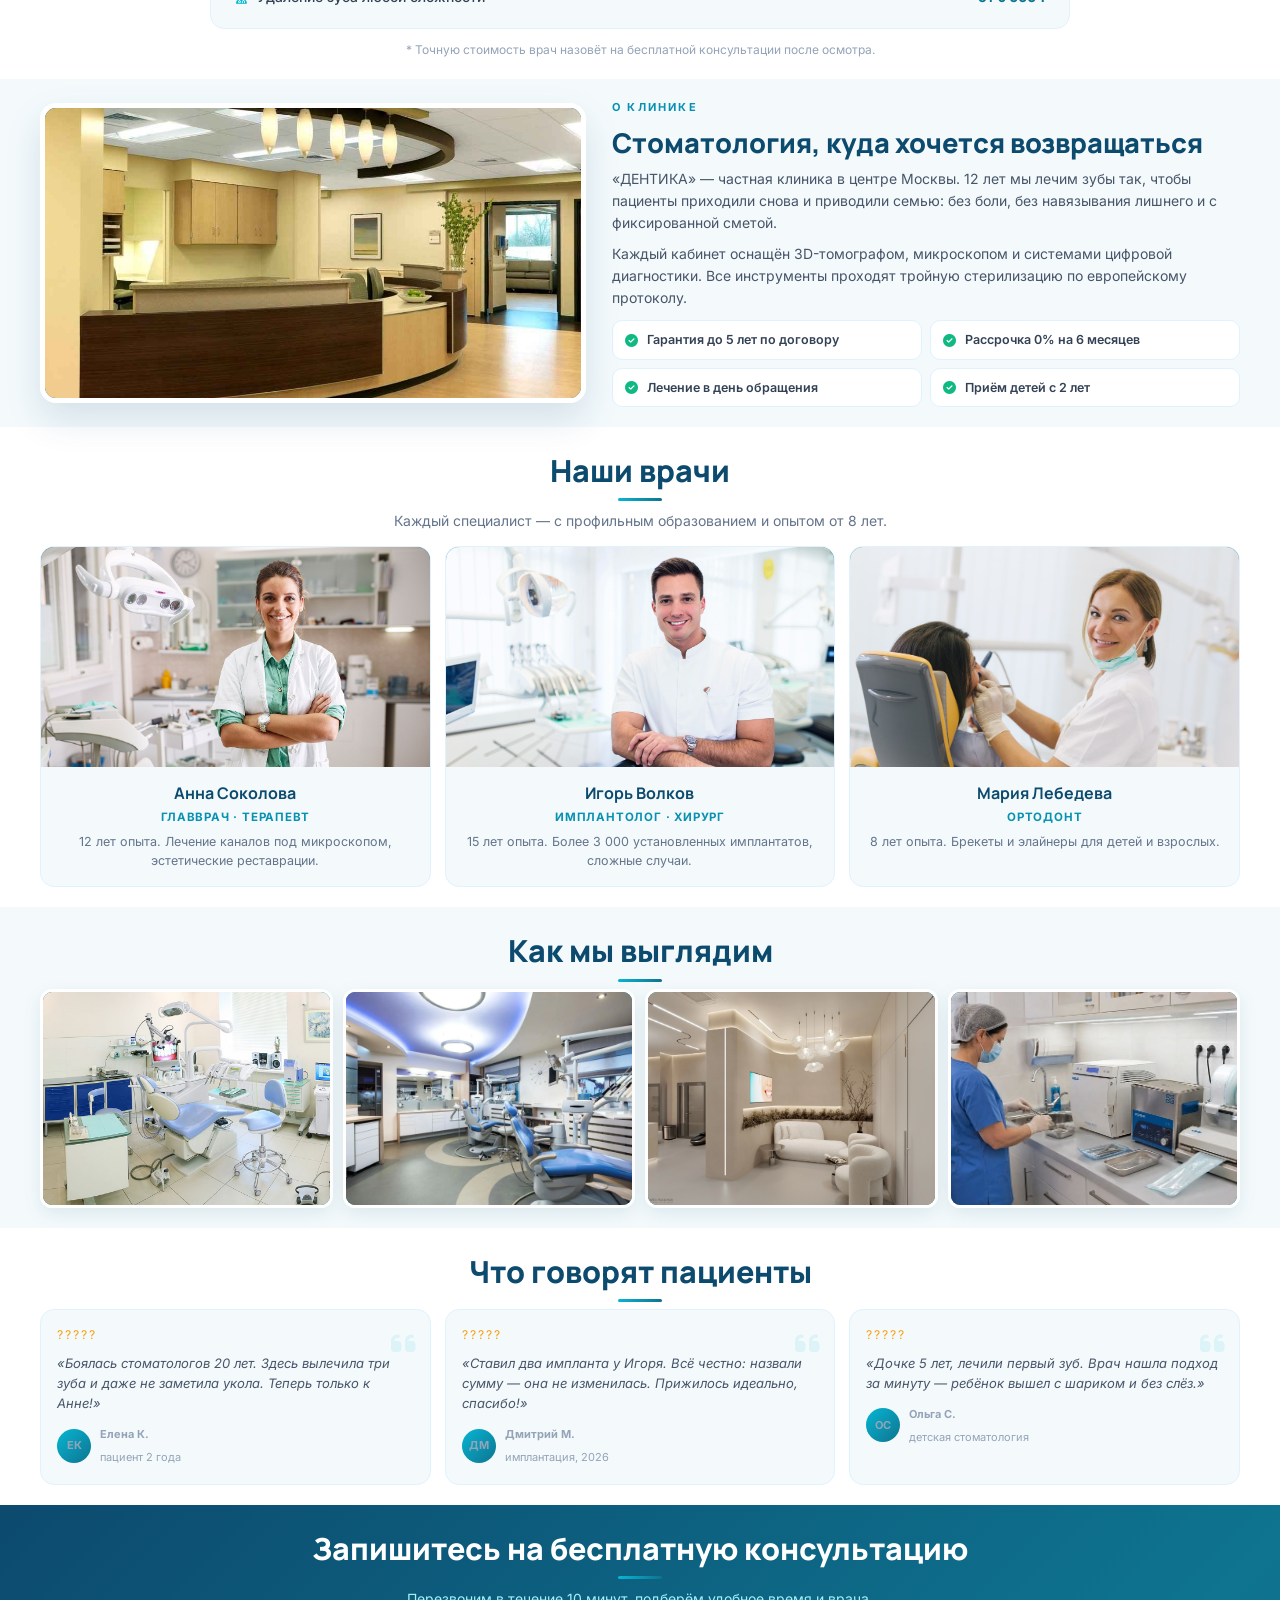
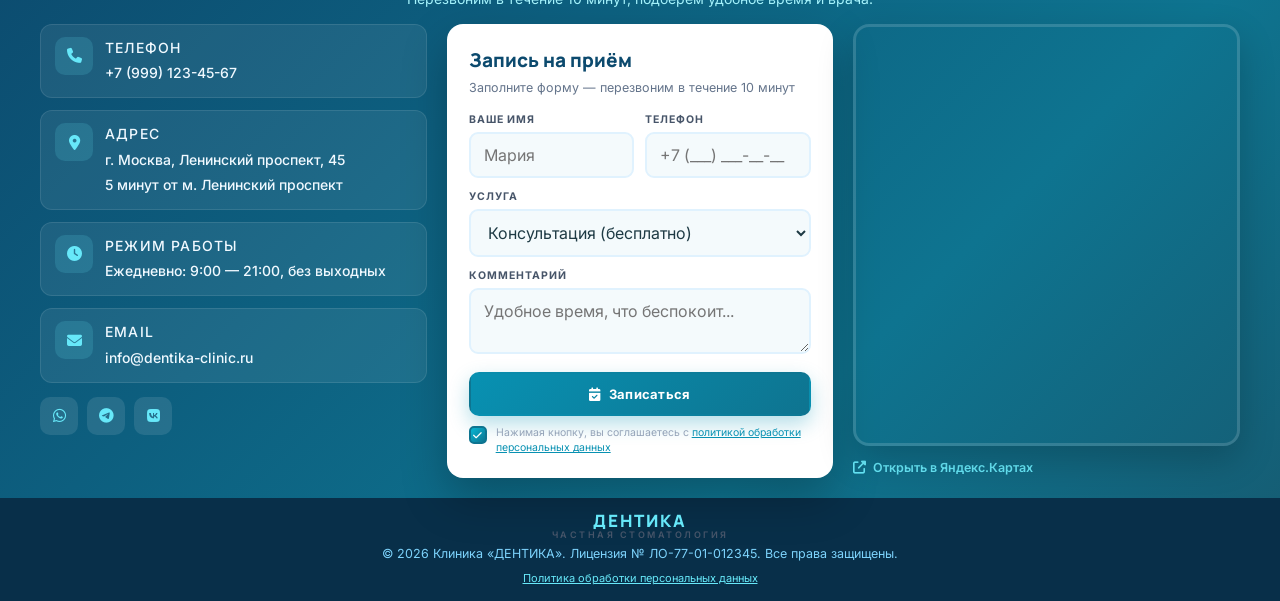
==== commit 4f18dd2d: "Add files via upload" ====
--- a/index.html
+++ b/index.html
@@ -1,4 +1,4 @@
-<!DOCTYPE html>
+﻿<!DOCTYPE html>
 <html lang="ru"><head>
     <meta charset="UTF-8">
     <meta name="cms-deploy-id" content="dmwj03i9v21oz7s">
@@ -30,7 +30,8 @@
     <meta name="twitter:image" content="https://den.piarbook.ru/images/hero.jpg">
 
     <!-- Мобильные -->
-    <meta name="theme-color" content="#0e7490">
+    <meta name="theme-color" content="#0e7490" media="(prefers-color-scheme: light)">
+    <meta name="theme-color" content="#0c4a6e" media="(prefers-color-scheme: dark)">
     <meta name="apple-mobile-web-app-capable" content="yes">
     <meta name="mobile-web-app-capable" content="yes">
     <meta name="apple-mobile-web-app-status-bar-style" content="black-translucent">
@@ -43,20 +44,23 @@
     <meta name="geo.position" content="55.7137;37.5852">
     <meta name="ICBM" content="55.7137, 37.5852">
     <link rel="icon" type="image/png" href="favicon.png">
-    <!-- Шрифты: Google Fonts (стабильно работает в России) -->
+
+    <!-- Шрифты -->
     <link rel="preconnect" href="https://fonts.googleapis.com">
     <link rel="preconnect" href="https://fonts.gstatic.com" crossorigin>
     <link href="https://fonts.googleapis.com/css2?family=Inter:wght@400;600;700&family=Manrope:wght@700;800&display=swap" rel="stylesheet">
-    <!-- Иконки: Font Awesome (множественные CDN с fallback) -->
+
+    <!-- Иконки: Font Awesome (двойной CDN с надёжным fallback через onerror) -->
     <link rel="stylesheet" href="https://cdn.jsdelivr.net/npm/@fortawesome/fontawesome-free@6.4.0/css/all.min.css"
-          onerror="this.onerror=null; this.href='https://unpkg.com/@fortawesome/fontawesome-free@6.4.0/css/all.min.css';">
+          onerror="this.onerror=null;var l=document.createElement('link');l.rel='stylesheet';l.href='https://unpkg.com/@fortawesome/fontawesome-free@6.4.0/css/all.min.css';document.head.appendChild(l);">
+
     <style>
         * { margin: 0; padding: 0; box-sizing: border-box; }
         html { scroll-behavior: smooth; -webkit-text-size-adjust: 100%; overflow-x: hidden; }
         body { font-family: 'Inter', sans-serif; background: #f4fafc; color: #1e3a44; line-height: 1.55; overflow-x: hidden; }
         h1, h2, h3, .logo { font-family: 'Manrope', sans-serif; }
         p, span, a, div, li { overflow-wrap: break-word; }
-        section { scroll-margin-top: 64px; }
+        section { scroll-margin-top: 72px; }
         img { max-width: 100%; display: block; }
         .photo-fallback span { display: none; }
 
@@ -135,7 +139,7 @@
         .srv-card p { font-size: 12.5px; color: #64748b; margin-bottom: 9px; }
         .srv-price { display: inline-block; font-size: 13px; font-weight: 700; color: #0e7490; background: #ecfeff; padding: 3px 11px; border-radius: 20px; }
 
-        /* ===== ЦЕНЫ (один объединённый блок) ===== */
+        /* ===== ЦЕНЫ ===== */
         .prices { background: #fff; }
         .price-table { max-width: 860px; margin: 0 auto; background: #f4fafc; border: 1px solid #e0f2fe; border-radius: 14px; padding: 10px 22px; }
         .price-row { display: grid; grid-template-columns: 1fr auto; gap: 14px; align-items: center; padding: 10px 8px; margin: 0 -8px; border-bottom: 1px dashed #bae6fd; font-size: 14px; border-radius: 8px; transition: all 0.25s; }
@@ -181,6 +185,10 @@
         .gal-item:hover img { transform: scale(1.05); }
         .gal-item::after { content: '\f00e'; font-family: 'Font Awesome 6 Free'; font-weight: 900; position: absolute; bottom: 10px; right: 10px; width: 32px; height: 32px; background: rgba(14,116,144,0.9); color: #fff; border-radius: 50%; display: flex; align-items: center; justify-content: center; font-size: 13px; opacity: 0; transition: opacity 0.3s; z-index: 3; pointer-events: none; }
         .gal-item:hover::after { opacity: 1; }
+        /* Пустая карточка (нет фото) — не кликабельна */
+        .gal-item.no-img { cursor: default; }
+        .gal-item.no-img::after { display: none; }
+        .gal-item.no-img:hover img { transform: none; }
 
         /* ===== ЛАЙТБОКС ===== */
         .lightbox { position: fixed; inset: 0; background: rgba(8,47,73,0.95); z-index: 9999; display: none; align-items: center; justify-content: center; padding: 20px; animation: lbFadeIn 0.25s ease; }
@@ -203,7 +211,7 @@
             .lb-close { top: 12px; right: 12px; width: 40px; height: 40px; }
         }
 
-        /* ===== ОТЗЫВЫ (убран cursor: pointer) ===== */
+        /* ===== ОТЗЫВЫ ===== */
         .reviews { background: #fff; }
         .rev-grid { display: grid; grid-template-columns: repeat(3, 1fr); gap: 14px; }
         .rev-card { background: #f4fafc; border: 1px solid #e0f2fe; border-radius: 14px; padding: 16px; min-width: 0; transition: all 0.28s; position: relative; overflow: hidden; }
@@ -262,6 +270,9 @@
         footer { background: #082f49; color: #7dd3fc; padding: 14px; text-align: center; font-size: 12.5px; }
         footer .logo { color: #67e8f9; font-size: 17px; margin-bottom: 4px; display: inline-block; }
         footer .logo small { color: #475569; }
+        footer a { color: #67e8f9; text-decoration: underline; }
+        footer a:hover { color: #fff; }
+        footer p + p { margin-top: 6px; font-size: 11px; }
 
         /* ===== ПЛАНШЕТ ===== */
         @media (max-width: 980px) {
@@ -383,7 +394,7 @@
             .map-wrap iframe { height: 250px; }
         }
 
-        /* ===== TOUCH-УСТРОЙСТВА (отключаем hover) ===== */
+        /* ===== TOUCH-УСТРОЙСТВА ===== */
         @media (hover: none) {
             .adv-item:hover { transform: none; }
             .adv-item:hover::before { opacity: 0; }
@@ -436,7 +447,7 @@
 
         @media (max-width: 768px) {
             .mobile-bar { display: flex; }
-            body { padding-bottom: 70px; }
+            body { padding-bottom: calc(70px + env(safe-area-inset-bottom, 0px)); }
         }
 
         @media (max-width: 420px) {
@@ -507,7 +518,13 @@
             background: linear-gradient(135deg, #0891b2, #0e7490);
         }
         @media (max-width: 768px) {
-            .cookie-banner { padding: 14px 16px; }
+            /* Баннер показывается НАД мобильной панелью, не перекрывая её */
+            .cookie-banner {
+                bottom: calc(70px + env(safe-area-inset-bottom, 0px));
+                padding: 14px 16px;
+                transform: translateY(calc(100% + 70px + env(safe-area-inset-bottom, 0px)));
+            }
+            .cookie-banner.show { transform: translateY(0); }
             .cookie-content { flex-direction: column; gap: 12px; text-align: center; }
             .cookie-icon { font-size: 28px; }
             .cookie-text { font-size: 13px; }
@@ -523,10 +540,10 @@
 </head>
 <body>
 
-    <nav>
+    <nav aria-label="Главная навигация">
         <div class="nav-container">
             <div class="logo"><span data-edit="auto_1">ДЕНТИКА</span><small><span data-edit="auto_2">частная стоматология</span></small></div>
-            <button class="burger" id="burger" aria-label="Меню"><i class="fas fa-bars"></i></button>
+            <button class="burger" id="burger" aria-label="Открыть меню" aria-expanded="false" aria-controls="navLinks"><i class="fas fa-bars"></i></button>
             <ul class="nav-links" id="navLinks">
                 <li><a href="#services"><span data-edit="auto_3">Услуги</span></a></li>
                 <li><a href="#prices"><span data-edit="auto_4">Цены</span></a></li>
@@ -535,7 +552,7 @@
                 <li><a href="#reviews"><span data-edit="auto_7">Отзывы</span></a></li>
                 <li><a href="#contact"><span data-edit="auto_8">Контакты</span></a></li>
             </ul>
-            <a href="tel:+79991234567" class="nav-phone"><i class="fas fa-phone"></i><span data-edit="auto_9">+7 (999) 123-45-67</span></a>
+            <a href="tel:+79991234567" class="nav-phone"><i class="fas fa-phone" aria-hidden="true"></i><span data-edit="auto_9">+7 (999) 123-45-67</span></a>
         </div>
     </nav>
 
@@ -543,19 +560,19 @@
     <section class="hero" id="home">
         <div class="hero-inner">
             <div>
-                <div class="hero-badge"><i class="fas fa-tooth"></i><span data-edit="auto_10"> Частная стоматологическая клиника</span></div>
+                <div class="hero-badge"><i class="fas fa-tooth" aria-hidden="true"></i><span data-edit="auto_10"> Частная стоматологическая клиника</span></div>
                 <h1><span data-edit="auto_11">Здоровая улыбка — </span><span><span data-edit="auto_12">без боли и страха</span></span></h1>
                 <p class="hero-sub"><span data-edit="auto_13">Лечение, имплантация и эстетика зубов на оборудовании экспертного класса. Безболезненно, с гарантией до 5 лет и честными ценами.</span></p>
                 <div class="hero-btns">
-                    <a href="#contact" class="btn btn-primary"><i class="fas fa-calendar-check"></i><span data-edit="auto_14"> Записаться на приём</span></a>
-                    <a href="#prices" class="btn btn-outline"><i class="fas fa-ruble-sign"></i><span data-edit="auto_15"> Смотреть цены</span></a>
+                    <a href="#contact" class="btn btn-primary"><i class="fas fa-calendar-check" aria-hidden="true"></i><span data-edit="auto_14"> Записаться на приём</span></a>
+                    <a href="#prices" class="btn btn-outline"><i class="fas fa-ruble-sign" aria-hidden="true"></i><span data-edit="auto_15"> Смотреть цены</span></a>
                 </div>
             </div>
             <div class="hero-photo" data-img="images/hero.jpg" data-img-id="img_1">
-                <img src="images/hero.jpg" alt="Клиника ДЕНТИКА" onerror="this.style.display='none'">
-                <div class="photo-fallback"><i class="fas fa-tooth"></i><span><span data-edit="auto_24">фото клиники</span></span></div>
+                <img src="images/hero.jpg" alt="Клиника ДЕНТИКА" fetchpriority="high" onerror="this.style.display='none'">
+                <div class="photo-fallback" aria-hidden="true"><i class="fas fa-tooth"></i><span><span data-edit="auto_24">фото клиники</span></span></div>
                 <div class="hero-float">
-                    <i class="fas fa-user-doctor"></i>
+                    <i class="fas fa-user-doctor" aria-hidden="true"></i>
                     <div><b><span data-edit="auto_25">Первая консультация</span></b><span><span data-edit="auto_26">бесплатно + план лечения</span></span></div>
                 </div>
             </div>
@@ -565,10 +582,10 @@
     <!-- ПРЕИМУЩЕСТВА -->
     <div class="adv">
         <div class="adv-inner">
-            <a href="#contact" class="adv-item"><i class="fas fa-syringe"></i><div><b><span data-edit="auto_27">Безболезненно</span></b><span><span data-edit="auto_28">современная анестезия</span></span></div></a>
-            <a href="#contact" class="adv-item"><i class="fas fa-microscope"></i><div><b><span data-edit="auto_29">Точная диагностика</span></b><span><span data-edit="auto_30">3D-томограф</span></span></div></a>
-            <a href="#contact" class="adv-item"><i class="fas fa-shield-heart"></i><div><b><span data-edit="auto_31">Стерильно</span></b><span><span data-edit="auto_32">европротокол обработки</span></span></div></a>
-            <a href="#contact" class="adv-item"><i class="fas fa-file-invoice"></i><div><b><span data-edit="auto_33">Честные цены</span></b><span><span data-edit="auto_34">смета фиксируется до лечения</span></span></div></a>
+            <a href="#contact" class="adv-item"><i class="fas fa-syringe" aria-hidden="true"></i><div><b><span data-edit="auto_27">Безболезненно</span></b><span><span data-edit="auto_28">современная анестезия</span></span></div></a>
+            <a href="#contact" class="adv-item"><i class="fas fa-microscope" aria-hidden="true"></i><div><b><span data-edit="auto_29">Точная диагностика</span></b><span><span data-edit="auto_30">3D-томограф</span></span></div></a>
+            <a href="#contact" class="adv-item"><i class="fas fa-shield-heart" aria-hidden="true"></i><div><b><span data-edit="auto_31">Стерильно</span></b><span><span data-edit="auto_32">европротокол обработки</span></span></div></a>
+            <a href="#contact" class="adv-item"><i class="fas fa-file-invoice" aria-hidden="true"></i><div><b><span data-edit="auto_33">Честные цены</span></b><span><span data-edit="auto_34">смета фиксируется до лечения</span></span></div></a>
         </div>
     </div>
 
@@ -581,51 +598,51 @@
             </div>
             <div class="services-grid">
                 <div class="srv-card">
-                    <div class="srv-icon"><i class="fas fa-tooth"></i></div>
+                    <div class="srv-icon"><i class="fas fa-tooth" aria-hidden="true"></i></div>
                     <div>
                         <h3><span data-edit="auto_38">Терапия и лечение кариеса</span></h3>
                         <p><span data-edit="auto_39">Лечение каналов под микроскопом, эстетические реставрации.</span></p>
-                        <span class="srv-price"><span data-edit="auto_40">от 3 555 ₽</span></span>
+                        <span class="srv-price"><span data-edit="auto_40">от 3 555 ?</span></span>
                     </div>
                 </div>
                 <div class="srv-card">
-                    <div class="srv-icon"><i class="fas fa-teeth"></i></div>
+                    <div class="srv-icon"><i class="fas fa-teeth" aria-hidden="true"></i></div>
                     <div>
                         <h3><span data-edit="auto_41">Имплантация</span></h3>
                         <p><span data-edit="auto_42">Имплантаты Osstem и Straumann, приживление 99,2%. Навигация 3D.</span></p>
-                        <span class="srv-price"><span data-edit="auto_43">от 25 000 ₽</span></span>
+                        <span class="srv-price"><span data-edit="auto_43">от 25 000 ?</span></span>
                     </div>
                 </div>
                 <div class="srv-card">
-                    <div class="srv-icon"><i class="fas fa-sun"></i></div>
+                    <div class="srv-icon"><i class="fas fa-sun" aria-hidden="true"></i></div>
                     <div>
                         <h3><span data-edit="auto_44">Отбеливание</span></h3>
                         <p><span data-edit="auto_45">ZOOM 4 — до 8 тонов за один визит, безопасно для эмали.</span></p>
-                        <span class="srv-price"><span data-edit="auto_46">от 12 000 ₽</span></span>
+                        <span class="srv-price"><span data-edit="auto_46">от 12 000 ?</span></span>
                     </div>
                 </div>
                 <div class="srv-card">
-                    <div class="srv-icon"><i class="fas fa-smile"></i></div>
+                    <div class="srv-icon"><i class="fas fa-smile" aria-hidden="true"></i></div>
                     <div>
                         <h3><span data-edit="auto_47">Ортодонтия</span></h3>
                         <p><span data-edit="auto_48">Брекеты и элайнеры для детей и взрослых. Ровные зубы без боли.</span></p>
-                        <span class="srv-price"><span data-edit="auto_49">от 45 000 ₽</span></span>
+                        <span class="srv-price"><span data-edit="auto_49">от 45 000 ?</span></span>
                     </div>
                 </div>
                 <div class="srv-card">
-                    <div class="srv-icon"><i class="fas fa-shower"></i></div>
+                    <div class="srv-icon"><i class="fas fa-shower" aria-hidden="true"></i></div>
                     <div>
                         <h3><span data-edit="auto_50">Гигиена и профилактика</span></h3>
                         <p><span data-edit="auto_51">Ультразвук + Air Flow, полировка, фторирование, герметизация.</span></p>
-                        <span class="srv-price"><span data-edit="auto_52">от 4 500 ₽</span></span>
+                        <span class="srv-price"><span data-edit="auto_52">от 4 500 ?</span></span>
                     </div>
                 </div>
                 <div class="srv-card">
-                    <div class="srv-icon"><i class="fas fa-child"></i></div>
+                    <div class="srv-icon"><i class="fas fa-child" aria-hidden="true"></i></div>
                     <div>
                         <h3><span data-edit="auto_53">Детская стоматология</span></h3>
                         <p><span data-edit="auto_54">Лечение без слёз и страха. Игровая форма, добрые врачи.</span></p>
-                        <span class="srv-price"><span data-edit="auto_55">от 2 000 ₽</span></span>
+                        <span class="srv-price"><span data-edit="auto_55">от 2 000 ?</span></span>
                     </div>
                 </div>
             </div>
@@ -640,16 +657,16 @@
                 <p><span data-edit="auto_58">Итоговая смета фиксируется до начала лечения — никаких доплат «по ходу».</span></p>
             </div>
             <div class="price-table">
-                <div class="price-row"><div class="name"><i class="fas fa-stethoscope"></i><span data-edit="auto_59">Консультация + план лечения</span></div><div class="cost"><span data-edit="auto_60">бесплатно</span></div></div>
-                <div class="price-row"><div class="name"><i class="fas fa-tooth"></i><span data-edit="auto_61">Лечение кариеса</span></div><div class="cost"><span data-edit="auto_62">от 3 400 ₽</span></div></div>
-                <div class="price-row"><div class="name"><i class="fas fa-shower"></i><span data-edit="auto_63">Профессиональная гигиена (УЗ + Air Flow)</span></div><div class="cost"><span data-edit="auto_64">от 4 500 ₽</span></div></div>
-                <div class="price-row"><div class="name"><i class="fas fa-teeth"></i><span data-edit="auto_65">Имплантат Osstem с установкой</span></div><div class="cost"><span data-edit="auto_66">от 25 000 ₽</span></div></div>
-                <div class="price-row"><div class="name"><i class="fas fa-crown"></i><span data-edit="auto_67">Коронка из диоксида циркония</span></div><div class="cost"><span data-edit="auto_68">от 18 000 ₽</span></div></div>
-                <div class="price-row"><div class="name"><i class="fas fa-star"></i><span data-edit="auto_69">Виниры E-max</span></div><div class="cost"><span data-edit="auto_70">от 25 000 ₽</span></div></div>
-                <div class="price-row"><div class="name"><i class="fas fa-sun"></i><span data-edit="auto_71">Отбеливание ZOOM 4</span></div><div class="cost"><span data-edit="auto_72">от 12 000 ₽</span></div></div>
-                <div class="price-row"><div class="name"><i class="fas fa-smile"></i><span data-edit="auto_73">Брекеты под ключ (2 челюсти)</span></div><div class="cost"><span data-edit="auto_74">от 45 000 ₽</span></div></div>
-                <div class="price-row"><div class="name"><i class="fas fa-child"></i><span data-edit="auto_75">Детский приём + фторирование</span></div><div class="cost"><span data-edit="auto_76">от 2 000 ₽</span></div></div>
-                <div class="price-row"><div class="name"><i class="fas fa-user-doctor"></i><span data-edit="auto_77">Удаление зуба любой сложности</span></div><div class="cost"><span data-edit="auto_78">от 3 000 ₽</span></div></div>
+                <div class="price-row"><div class="name"><i class="fas fa-stethoscope" aria-hidden="true"></i><span data-edit="auto_59">Консультация + план лечения</span></div><div class="cost"><span data-edit="auto_60">бесплатно</span></div></div>
+                <div class="price-row"><div class="name"><i class="fas fa-tooth" aria-hidden="true"></i><span data-edit="auto_61">Лечение кариеса</span></div><div class="cost"><span data-edit="auto_62">от 3 400 ?</span></div></div>
+                <div class="price-row"><div class="name"><i class="fas fa-shower" aria-hidden="true"></i><span data-edit="auto_63">Профессиональная гигиена (УЗ + Air Flow)</span></div><div class="cost"><span data-edit="auto_64">от 4 500 ?</span></div></div>
+                <div class="price-row"><div class="name"><i class="fas fa-teeth" aria-hidden="true"></i><span data-edit="auto_65">Имплантат Osstem с установкой</span></div><div class="cost"><span data-edit="auto_66">от 25 000 ?</span></div></div>
+                <div class="price-row"><div class="name"><i class="fas fa-crown" aria-hidden="true"></i><span data-edit="auto_67">Коронка из диоксида циркония</span></div><div class="cost"><span data-edit="auto_68">от 18 000 ?</span></div></div>
+                <div class="price-row"><div class="name"><i class="fas fa-star" aria-hidden="true"></i><span data-edit="auto_69">Виниры E-max</span></div><div class="cost"><span data-edit="auto_70">от 25 000 ?</span></div></div>
+                <div class="price-row"><div class="name"><i class="fas fa-sun" aria-hidden="true"></i><span data-edit="auto_71">Отбеливание ZOOM 4</span></div><div class="cost"><span data-edit="auto_72">от 12 000 ?</span></div></div>
+                <div class="price-row"><div class="name"><i class="fas fa-smile" aria-hidden="true"></i><span data-edit="auto_73">Брекеты под ключ (2 челюсти)</span></div><div class="cost"><span data-edit="auto_74">от 45 000 ?</span></div></div>
+                <div class="price-row"><div class="name"><i class="fas fa-child" aria-hidden="true"></i><span data-edit="auto_75">Детский приём + фторирование</span></div><div class="cost"><span data-edit="auto_76">от 2 000 ?</span></div></div>
+                <div class="price-row"><div class="name"><i class="fas fa-user-doctor" aria-hidden="true"></i><span data-edit="auto_77">Удаление зуба любой сложности</span></div><div class="cost"><span data-edit="auto_78">от 3 000 ?</span></div></div>
             </div>
             <p class="price-note"><span data-edit="auto_79">* Точную стоимость врач назовёт на бесплатной консультации после осмотра.</span></p>
         </div>
@@ -660,8 +677,8 @@
         <div class="sec-inner">
             <div class="about-grid">
                 <div class="about-photo" data-img="images/about.jpg" data-img-id="img_2">
-                    <img src="images/about.jpg" alt="Интерьер клиники" onerror="this.style.display='none'">
-                    <div class="photo-fallback"><i class="fas fa-hospital"></i><span><span data-edit="auto_80">фото интерьера</span></span></div>
+                    <img src="images/about.jpg" alt="Интерьер клиники" loading="lazy" onerror="this.style.display='none'">
+                    <div class="photo-fallback" aria-hidden="true"><i class="fas fa-hospital"></i><span><span data-edit="auto_80">фото интерьера</span></span></div>
                 </div>
                 <div class="about-text">
                     <span class="kicker"><span data-edit="auto_81">О клинике</span></span>
@@ -669,10 +686,10 @@
                     <p><span data-edit="auto_83">«ДЕНТИКА» — частная клиника в центре Москвы. 12 лет мы лечим зубы так, чтобы пациенты приходили снова и приводили семью: без боли, без навязывания лишнего и с фиксированной сметой.</span></p>
                     <p><span data-edit="auto_84">Каждый кабинет оснащён 3D-томографом, микроскопом и системами цифровой диагностики. Все инструменты проходят тройную стерилизацию по европейскому протоколу.</span></p>
                     <div class="about-feats">
-                        <a href="#contact" class="about-feat"><i class="fas fa-circle-check"></i><span data-edit="auto_85"> Гарантия до 5 лет по договору</span></a>
-                        <a href="#contact" class="about-feat"><i class="fas fa-circle-check"></i><span data-edit="auto_86"> Рассрочка 0% на 6 месяцев</span></a>
-                        <a href="#contact" class="about-feat"><i class="fas fa-circle-check"></i><span data-edit="auto_87"> Лечение в день обращения</span></a>
-                        <a href="#contact" class="about-feat"><i class="fas fa-circle-check"></i><span data-edit="auto_88"> Приём детей с 2 лет</span></a>
+                        <a href="#contact" class="about-feat"><i class="fas fa-circle-check" aria-hidden="true"></i><span data-edit="auto_85"> Гарантия до 5 лет по договору</span></a>
+                        <a href="#contact" class="about-feat"><i class="fas fa-circle-check" aria-hidden="true"></i><span data-edit="auto_86"> Рассрочка 0% на 6 месяцев</span></a>
+                        <a href="#contact" class="about-feat"><i class="fas fa-circle-check" aria-hidden="true"></i><span data-edit="auto_87"> Лечение в день обращения</span></a>
+                        <a href="#contact" class="about-feat"><i class="fas fa-circle-check" aria-hidden="true"></i><span data-edit="auto_88"> Приём детей с 2 лет</span></a>
                     </div>
                 </div>
             </div>
@@ -689,8 +706,8 @@
             <div class="doc-grid">
                 <div class="doc-card">
                     <div class="doc-photo" data-img="images/doctor1.jpg" data-img-id="img_3">
-                        <img src="images/doctor1.jpg" alt="Анна Соколова" onerror="this.style.display='none'">
-                        <div class="photo-fallback"><i class="fas fa-user-doctor"></i><span><span data-edit="auto_92">фото врача</span></span></div>
+                        <img src="images/doctor1.jpg" alt="Анна Соколова" loading="lazy" onerror="this.style.display='none'">
+                        <div class="photo-fallback" aria-hidden="true"><i class="fas fa-user-doctor"></i><span><span data-edit="auto_92">фото врача</span></span></div>
                     </div>
                     <div class="doc-info">
                         <h3><span data-edit="auto_93">Анна Соколова</span></h3>
@@ -700,8 +717,8 @@
                 </div>
                 <div class="doc-card">
                     <div class="doc-photo" data-img="images/doctor2.jpg" data-img-id="img_4">
-                        <img src="images/doctor2.jpg" alt="Игорь Волков" onerror="this.style.display='none'">
-                        <div class="photo-fallback"><i class="fas fa-user-doctor"></i><span><span data-edit="auto_96">фото врача</span></span></div>
+                        <img src="images/doctor2.jpg" alt="Игорь Волков" loading="lazy" onerror="this.style.display='none'">
+                        <div class="photo-fallback" aria-hidden="true"><i class="fas fa-user-doctor"></i><span><span data-edit="auto_96">фото врача</span></span></div>
                     </div>
                     <div class="doc-info">
                         <h3><span data-edit="auto_97">Игорь Волков</span></h3>
@@ -711,8 +728,8 @@
                 </div>
                 <div class="doc-card">
                     <div class="doc-photo" data-img="images/doctor3.jpg" data-img-id="img_5">
-                        <img src="images/doctor3.jpg" alt="Мария Лебедева" onerror="this.style.display='none'">
-                        <div class="photo-fallback"><i class="fas fa-user-doctor"></i><span><span data-edit="auto_100">фото врача</span></span></div>
+                        <img src="images/doctor3.jpg" alt="Мария Лебедева" loading="lazy" onerror="this.style.display='none'">
+                        <div class="photo-fallback" aria-hidden="true"><i class="fas fa-user-doctor"></i><span><span data-edit="auto_100">фото врача</span></span></div>
                     </div>
                     <div class="doc-info">
                         <h3><span data-edit="auto_101">Мария Лебедева</span></h3>
@@ -731,21 +748,21 @@
                 <h2><span data-edit="auto_105">Как мы выглядим</span></h2>
             </div>
             <div class="gal-grid">
-                <div class="gal-item" data-img="images/clinic1.jpg" data-img-id="img_6">
-                    <img src="images/clinic1.jpg" alt="Кабинет" onerror="this.style.display='none'">
-                    <div class="photo-fallback"><i class="fas fa-hospital-user"></i><span><span data-edit="auto_106">кабинет</span></span></div>
-                </div>
-                <div class="gal-item" data-img="images/clinic2.jpg" data-img-id="img_7">
-                    <img src="images/clinic2.jpg" alt="Оборудование" onerror="this.style.display='none'">
-                    <div class="photo-fallback"><i class="fas fa-microscope"></i><span><span data-edit="auto_107">оборудование</span></span></div>
-                </div>
-                <div class="gal-item" data-img="images/clinic3.jpg" data-img-id="img_8">
-                    <img src="images/clinic3.jpg" alt="Зона ожидания" onerror="this.style.display='none'">
-                    <div class="photo-fallback"><i class="fas fa-couch"></i><span><span data-edit="auto_108">зона ожидания</span></span></div>
-                </div>
-                <div class="gal-item" data-img="images/clinic4.jpg" data-img-id="img_9">
-                    <img src="images/clinic4.jpg" alt="Стерилизация" onerror="this.style.display='none'">
-                    <div class="photo-fallback"><i class="fas fa-pump-medical"></i><span><span data-edit="auto_109">стерилизация</span></span></div>
+                <div class="gal-item" data-img="images/clinic1.jpg" data-img-id="img_6" role="button" tabindex="0" aria-label="Открыть фото: кабинет">
+                    <img src="images/clinic1.jpg" alt="Кабинет" loading="lazy" onerror="this.style.display='none'">
+                    <div class="photo-fallback" aria-hidden="true"><i class="fas fa-hospital-user"></i><span><span data-edit="auto_106">кабинет</span></span></div>
+                </div>
+                <div class="gal-item" data-img="images/clinic2.jpg" data-img-id="img_7" role="button" tabindex="0" aria-label="Открыть фото: оборудование">
+                    <img src="images/clinic2.jpg" alt="Оборудование" loading="lazy" onerror="this.style.display='none'">
+                    <div class="photo-fallback" aria-hidden="true"><i class="fas fa-microscope"></i><span><span data-edit="auto_107">оборудование</span></span></div>
+                </div>
+                <div class="gal-item" data-img="images/clinic3.jpg" data-img-id="img_8" role="button" tabindex="0" aria-label="Открыть фото: зона ожидания">
+                    <img src="images/clinic3.jpg" alt="Зона ожидания" loading="lazy" onerror="this.style.display='none'">
+                    <div class="photo-fallback" aria-hidden="true"><i class="fas fa-couch"></i><span><span data-edit="auto_108">зона ожидания</span></span></div>
+                </div>
+                <div class="gal-item" data-img="images/clinic4.jpg" data-img-id="img_9" role="button" tabindex="0" aria-label="Открыть фото: стерилизация">
+                    <img src="images/clinic4.jpg" alt="Стерилизация" loading="lazy" onerror="this.style.display='none'">
+                    <div class="photo-fallback" aria-hidden="true"><i class="fas fa-pump-medical"></i><span><span data-edit="auto_109">стерилизация</span></span></div>
                 </div>
             </div>
         </div>
@@ -759,7 +776,7 @@
             </div>
             <div class="rev-grid">
                 <div class="rev-card">
-                    <div class="rev-stars">★★★★★</div>
+                    <div class="rev-stars" aria-label="5 из 5 звёзд">?????</div>
                     <p><span data-edit="auto_112">«Боялась стоматологов 20 лет. Здесь вылечила три зуба и даже не заметила укола. Теперь только к Анне!»</span></p>
                     <div class="rev-author">
                         <div class="rev-ava"><span data-edit="auto_113">ЕК</span></div>
@@ -767,7 +784,7 @@
                     </div>
                 </div>
                 <div class="rev-card">
-                    <div class="rev-stars">★★★★★</div>
+                    <div class="rev-stars" aria-label="5 из 5 звёзд">?????</div>
                     <p><span data-edit="auto_116">«Ставил два импланта у Игоря. Всё честно: назвали сумму — она не изменилась. Прижилось идеально, спасибо!»</span></p>
                     <div class="rev-author">
                         <div class="rev-ava"><span data-edit="auto_117">ДМ</span></div>
@@ -775,7 +792,7 @@
                     </div>
                 </div>
                 <div class="rev-card">
-                    <div class="rev-stars">★★★★★</div>
+                    <div class="rev-stars" aria-label="5 из 5 звёзд">?????</div>
                     <p><span data-edit="auto_120">«Дочке 5 лет, лечили первый зуб. Врач нашла подход за минуту — ребёнок вышел с шариком и без слёз.»</span></p>
                     <div class="rev-author">
                         <div class="rev-ava"><span data-edit="auto_121">ОС</span></div>
@@ -796,40 +813,41 @@
             <div class="contact-grid">
                 <div>
                     <div class="c-item">
-                        <i class="fas fa-phone"></i>
+                        <i class="fas fa-phone" aria-hidden="true"></i>
                         <div><b><span data-edit="auto_127">Телефон</span></b><a href="tel:+79991234567"><span data-edit="auto_128">+7 (999) 123-45-67</span></a></div>
                     </div>
                     <div class="c-item">
-                        <i class="fas fa-location-dot"></i>
+                        <i class="fas fa-location-dot" aria-hidden="true"></i>
                         <div><b><span data-edit="auto_129">Адрес</span></b><a href="https://yandex.ru/maps/?text=Москва,+Ленинский+проспект,+45" target="_blank" rel="noopener noreferrer"><span data-edit="auto_130">г. Москва, Ленинский проспект, 45</span><br><span data-edit="auto_131">5 минут от м. Ленинский проспект</span></a></div>
                     </div>
                     <div class="c-item">
-                        <i class="fas fa-clock"></i>
+                        <i class="fas fa-clock" aria-hidden="true"></i>
                         <div><b><span data-edit="auto_132">Режим работы</span></b><span><span data-edit="auto_133">Ежедневно: 9:00 — 21:00, без выходных</span></span></div>
                     </div>
                     <div class="c-item">
-                        <i class="fas fa-envelope"></i>
+                        <i class="fas fa-envelope" aria-hidden="true"></i>
                         <div><b><span data-edit="auto_134">Email</span></b><a href="mailto:info@dentika-clinic.ru"><span data-edit="auto_135">info@dentika-clinic.ru</span></a></div>
                     </div>
                     <div class="c-socials">
-                        <a href="https://wa.me/79991234567" target="_blank" rel="noopener noreferrer" aria-label="WhatsApp"><i class="fab fa-whatsapp"></i></a>
-                        <a href="https://t.me/your_clinic" target="_blank" rel="noopener noreferrer" aria-label="Telegram"><i class="fab fa-telegram"></i></a>
-                        <a href="https://vk.com/your_clinic" target="_blank" rel="noopener noreferrer" aria-label="ВК"><i class="fab fa-vk"></i></a>
+                        <a href="https://wa.me/79991234567" target="_blank" rel="noopener noreferrer" aria-label="WhatsApp"><i class="fab fa-whatsapp" aria-hidden="true"></i></a>
+                        <a href="https://t.me/your_clinic" target="_blank" rel="noopener noreferrer" aria-label="Telegram"><i class="fab fa-telegram" aria-hidden="true"></i></a>
+                        <a href="https://vk.com/your_clinic" target="_blank" rel="noopener noreferrer" aria-label="ВКонтакте"><i class="fab fa-vk" aria-hidden="true"></i></a>
                     </div>
                 </div>
                 <div class="form-card">
                     <h3><span data-edit="auto_136">Запись на приём</span></h3>
                     <p><span data-edit="auto_137">Заполните форму — перезвоним в течение 10 минут</span></p>
+                    <!-- ?? ВАЖНО: замените xvkkbvpd на ID ВАШЕЙ формы Formspree (создать на formspree.io) -->
                     <form action="https://formspree.io/f/xvkkbvpd" method="POST">
                         <input type="hidden" name="_subject" value="Запись на приём — клиника ДЕНТИКА">
                         <div class="f-row2">
                             <div class="f-group">
                                 <label><span data-edit="auto_138">Ваше имя</span></label>
-                                <input type="text" name="name" required placeholder="Мария">
+                                <input type="text" name="name" required autocomplete="name" placeholder="Мария">
                             </div>
                             <div class="f-group">
                                 <label><span data-edit="auto_139">Телефон</span></label>
-                                <input type="tel" name="phone" required placeholder="+7 (___) ___-__-__" inputmode="tel">
+                                <input type="tel" name="phone" required autocomplete="tel" placeholder="+7 (___) ___-__-__" inputmode="tel">
                             </div>
                         </div>
                         <div class="f-group">
@@ -848,62 +866,73 @@
                             <label><span data-edit="auto_141">Комментарий</span></label>
                             <textarea name="message" placeholder="Удобное время, что беспокоит..."></textarea>
                         </div>
-                        <button type="submit" class="btn btn-primary" style="width:100%;"><i class="fas fa-calendar-check"></i><span data-edit="auto_142"> Записаться</span></button>
+                        <button type="submit" class="btn btn-primary" style="width:100%;"><i class="fas fa-calendar-check" aria-hidden="true"></i><span data-edit="auto_142"> Записаться</span></button>
                         <label class="privacy-check">
-                            <input type="checkbox" checked>
-                            <span class="checkmark"></span>
-                            <span data-edit="auto_143">Нажимая кнопку, вы соглашаетесь с политикой обработки персональных данных</span>
+                            <input type="checkbox" name="consent" value="yes" checked required>
+                            <span class="checkmark" aria-hidden="true"></span>
+                            <span data-edit="auto_143">Нажимая кнопку, вы соглашаетесь с <a href="politika.html" target="_blank" rel="noopener noreferrer" style="color:#0891b2;text-decoration:underline;">политикой обработки персональных данных</a></span>
                         </label>
                     </form>
                 </div>
                 <div class="contact-map">
                     <div class="map-wrap">
-                        <iframe src="https://yandex.ru/map-widget/v1/?ll=37.5852%2C55.7137&z=16&pt=37.5852%2C55.7137%2Cpm2rdm&lang=ru_RU" title="Карта — клиника ДЕНТИКА на Ленинском проспекте, 45" allowfullscreen loading="lazy"></iframe>
-                    </div>
-                    <a href="https://yandex.ru/maps/?text=Москва,+Ленинский+проспект,+45" target="_blank" rel="noopener noreferrer" class="map-link"><i class="fas fa-up-right-from-square"></i> Открыть в Яндекс.Картах</a>
+                        <iframe src="https://yandex.ru/map-widget/v1/?ll=37.5852%2C55.7137&z=16&pt=37.5852%2C55.7137%2Cpm2rdm&lang=ru_RU" title="Карта — клиника ДЕНТИКА на Ленинском проспекте, 45" allowfullscreen loading="lazy" referrerpolicy="no-referrer-when-downgrade"></iframe>
+                    </div>
+                    <a href="https://yandex.ru/maps/?text=Москва,+Ленинский+проспект,+45" target="_blank" rel="noopener noreferrer" class="map-link"><i class="fas fa-up-right-from-square" aria-hidden="true"></i> Открыть в Яндекс.Картах</a>
                 </div>
             </div>
         </div>
     </section>
 
     <!-- ЛАЙТБОКС -->
-    <div class="lightbox" id="lightbox">
-        <button class="lb-close" id="lbClose" aria-label="Закрыть"><i class="fas fa-xmark"></i></button>
-        <button class="lb-nav lb-prev" id="lbPrev" aria-label="Предыдущее"><i class="fas fa-chevron-left"></i></button>
+    <div class="lightbox" id="lightbox" role="dialog" aria-modal="true" aria-label="Просмотр фото">
+        <button class="lb-close" id="lbClose" aria-label="Закрыть"><i class="fas fa-xmark" aria-hidden="true"></i></button>
+        <button class="lb-nav lb-prev" id="lbPrev" aria-label="Предыдущее фото"><i class="fas fa-chevron-left" aria-hidden="true"></i></button>
         <div class="lb-img-wrap">
             <img id="lbImg" src="" alt="">
         </div>
-        <button class="lb-nav lb-next" id="lbNext" aria-label="Следующее"><i class="fas fa-chevron-right"></i></button>
-        <div class="lb-counter" id="lbCounter"></div>
+        <button class="lb-nav lb-next" id="lbNext" aria-label="Следующее фото"><i class="fas fa-chevron-right" aria-hidden="true"></i></button>
+        <div class="lb-counter" id="lbCounter" aria-live="polite"></div>
     </div>
 
     <!-- ПЛАВАЮЩАЯ ПАНЕЛЬ (мобильная) -->
     <div class="mobile-bar">
-        <a href="tel:+79991234567" class="bar-call"><i class="fas fa-phone"></i> Позвонить</a>
-        <a href="#contact" class="bar-form"><i class="fas fa-calendar-check"></i> Записаться</a>
+        <a href="tel:+79991234567" class="bar-call"><i class="fas fa-phone" aria-hidden="true"></i> Позвонить</a>
+        <a href="#contact" class="bar-form"><i class="fas fa-calendar-check" aria-hidden="true"></i> Записаться</a>
     </div>
 
     <footer>
         <div class="logo"><span data-edit="auto_144">ДЕНТИКА</span><small><span data-edit="auto_145">частная стоматология</span></small></div>
         <p><span data-edit="auto_146">© 2026 Клиника «ДЕНТИКА». Лицензия № ЛО-77-01-012345. Все права защищены.</span></p>
+        <p><a href="politika.html" target="_blank" rel="noopener noreferrer">Политика обработки персональных данных</a></p>
     </footer>
 
     <script>
-        // Бургер-меню
+        // ===== БУРГЕР-МЕНЮ =====
         const burger = document.getElementById('burger');
         const navLinks = document.getElementById('navLinks');
         burger.addEventListener('click', () => {
-            navLinks.classList.toggle('open');
-            burger.querySelector('i').className = navLinks.classList.contains('open') ? 'fas fa-xmark' : 'fas fa-bars';
+            const isOpen = navLinks.classList.toggle('open');
+            burger.setAttribute('aria-expanded', String(isOpen));
+            burger.querySelector('i').className = isOpen ? 'fas fa-xmark' : 'fas fa-bars';
         });
         navLinks.querySelectorAll('a').forEach(a => {
             a.addEventListener('click', () => {
                 navLinks.classList.remove('open');
+                burger.setAttribute('aria-expanded', 'false');
                 burger.querySelector('i').className = 'fas fa-bars';
             });
         });
-
-        // ===== ЛАЙТБОКС (безопасный: только загруженные фото) =====
+        // Закрытие меню кликом вне его
+        document.addEventListener('click', (e) => {
+            if (!navLinks.classList.contains('open')) return;
+            if (e.target.closest('#navLinks') || e.target.closest('#burger')) return;
+            navLinks.classList.remove('open');
+            burger.setAttribute('aria-expanded', 'false');
+            burger.querySelector('i').className = 'fas fa-bars';
+        });
+
+        // ===== ЛАЙТБОКС =====
         const lightbox = document.getElementById('lightbox');
         const lbImg = document.getElementById('lbImg');
         const lbClose = document.getElementById('lbClose');
@@ -923,10 +952,18 @@
                 galItemToImage.set(item, galImages.length);
                 galImages.push(img.src);
             };
-            if (img.complete && img.naturalWidth > 0 && img.style.display !== 'none') {
-                addToGallery();
+            const markEmpty = () => {
+                item.classList.add('no-img');
+                item.removeAttribute('role');
+                item.removeAttribute('tabindex');
+                item.removeAttribute('aria-label');
+            };
+            if (img.complete) {
+                if (img.naturalWidth > 0 && img.style.display !== 'none') addToGallery();
+                else markEmpty();
             } else {
                 img.addEventListener('load', addToGallery, { once: true });
+                img.addEventListener('error', markEmpty, { once: true });
             }
         });
 
@@ -942,33 +979,39 @@
             lightbox.classList.remove('active');
             document.body.style.overflow = '';
         }
-        function showPrev() {
-            if (galImages.length === 0) return;
-            lbIndex = (lbIndex - 1 + galImages.length) % galImages.length;
+        function updateLb() {
             lbImg.src = galImages[lbIndex];
             lbCounter.textContent = (lbIndex + 1) + ' / ' + galImages.length;
         }
+        function showPrev() {
+            if (!galImages.length) return;
+            lbIndex = (lbIndex - 1 + galImages.length) % galImages.length;
+            updateLb();
+        }
         function showNext() {
-            if (galImages.length === 0) return;
+            if (!galImages.length) return;
             lbIndex = (lbIndex + 1) % galImages.length;
-            lbImg.src = galImages[lbIndex];
-            lbCounter.textContent = (lbIndex + 1) + ' / ' + galImages.length;
+            updateLb();
         }
 
         galItems.forEach(item => {
-            item.addEventListener('click', () => {
+            const open = () => {
                 const idx = galItemToImage.get(item);
                 if (idx !== undefined) openLightbox(idx);
+            };
+            item.addEventListener('click', open);
+            item.addEventListener('keydown', (e) => {
+                if (e.key === 'Enter' || e.key === ' ') {
+                    e.preventDefault();
+                    open();
+                }
             });
         });
 
         lbClose.addEventListener('click', closeLightbox);
         lbPrev.addEventListener('click', showPrev);
         lbNext.addEventListener('click', showNext);
-
-        lightbox.addEventListener('click', (e) => {
-            if (e.target === lightbox) closeLightbox();
-        });
+        lightbox.addEventListener('click', (e) => { if (e.target === lightbox) closeLightbox(); });
 
         document.addEventListener('keydown', (e) => {
             if (!lightbox.classList.contains('active')) return;
@@ -977,11 +1020,8 @@
             if (e.key === 'ArrowRight') showNext();
         });
 
-        // Свайпы (passive: true — не тормозит скролл)
         let touchStartX = 0;
-        lightbox.addEventListener('touchstart', (e) => {
-            touchStartX = e.changedTouches[0].screenX;
-        }, { passive: true });
+        lightbox.addEventListener('touchstart', (e) => { touchStartX = e.changedTouches[0].screenX; }, { passive: true });
         lightbox.addEventListener('touchend', (e) => {
             const diff = e.changedTouches[0].screenX - touchStartX;
             if (Math.abs(diff) > 50) {
@@ -989,11 +1029,13 @@
             }
         }, { passive: true });
 
-        // Маска телефона
+        // ===== МАСКА ТЕЛЕФОНА =====
         document.querySelectorAll('input[type="tel"]').forEach(input => {
-            input.addEventListener('input', function() {
+            input.addEventListener('input', function () {
                 let v = this.value.replace(/\D/g, '');
-                if (v.length > 0 && v[0] !== '7') v = '7' + v;
+                if (v.length === 0) { this.value = ''; return; }
+                if (v[0] === '8') v = '7' + v.slice(1);
+                else if (v[0] !== '7') v = '7' + v;
                 v = v.slice(0, 11);
                 let f = '+7';
                 if (v.length > 1) f += ' (' + v.slice(1, 4);
@@ -1006,29 +1048,31 @@
     </script>
 
     <!-- Cookie-баннер -->
-    <div class="cookie-banner" id="cookieBanner">
+    <div class="cookie-banner" id="cookieBanner" role="region" aria-label="Уведомление об использовании cookie">
         <div class="cookie-content">
-            <div class="cookie-icon">🍪</div>
+            <div class="cookie-icon" aria-hidden="true">??</div>
             <div class="cookie-text">
                 <p>Мы используем <strong>cookie-файлы</strong> для улучшения работы сайта и анализа посещений. Продолжая пользоваться сайтом, вы соглашаетесь с <a href="politika.html" target="_blank" rel="noopener noreferrer">политикой обработки персональных данных</a>.</p>
             </div>
-            <button class="cookie-btn" id="cookieAccept">Принять</button>
+            <button class="cookie-btn" id="cookieAccept" type="button">Принять</button>
         </div>
     </div>
 
     <script>
-        (function() {
+        (function () {
             const banner = document.getElementById('cookieBanner');
             const acceptBtn = document.getElementById('cookieAccept');
-            if (!localStorage.getItem('cookieConsent')) {
+            let stored = null;
+            try { stored = localStorage.getItem('cookieConsent'); } catch (e) { /* приватный режим */ }
+            if (!stored) {
                 setTimeout(() => banner.classList.add('show'), 1000);
             }
             acceptBtn.addEventListener('click', () => {
-                localStorage.setItem('cookieConsent', 'true');
+                try { localStorage.setItem('cookieConsent', 'true'); } catch (e) {}
                 banner.classList.remove('show');
             });
         })();
     </script>
 
 </body>
-</html>
+</html>
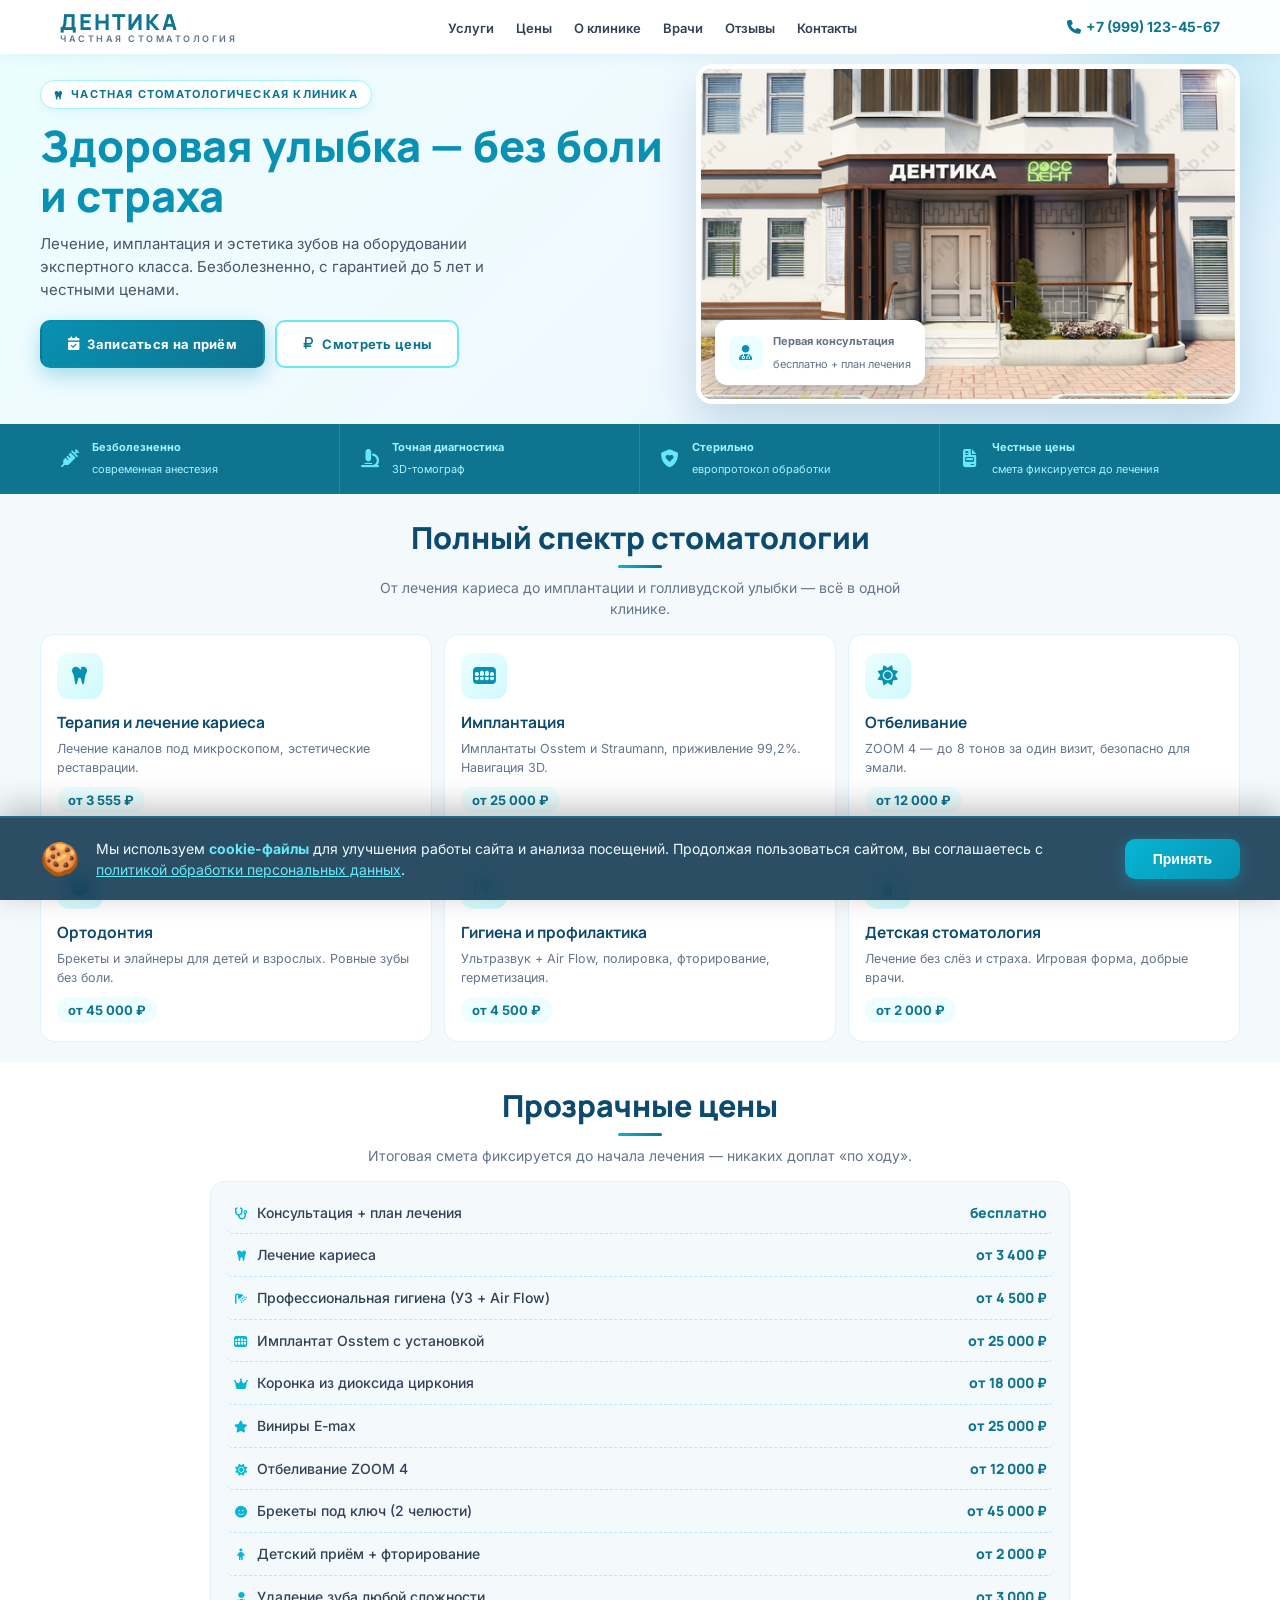
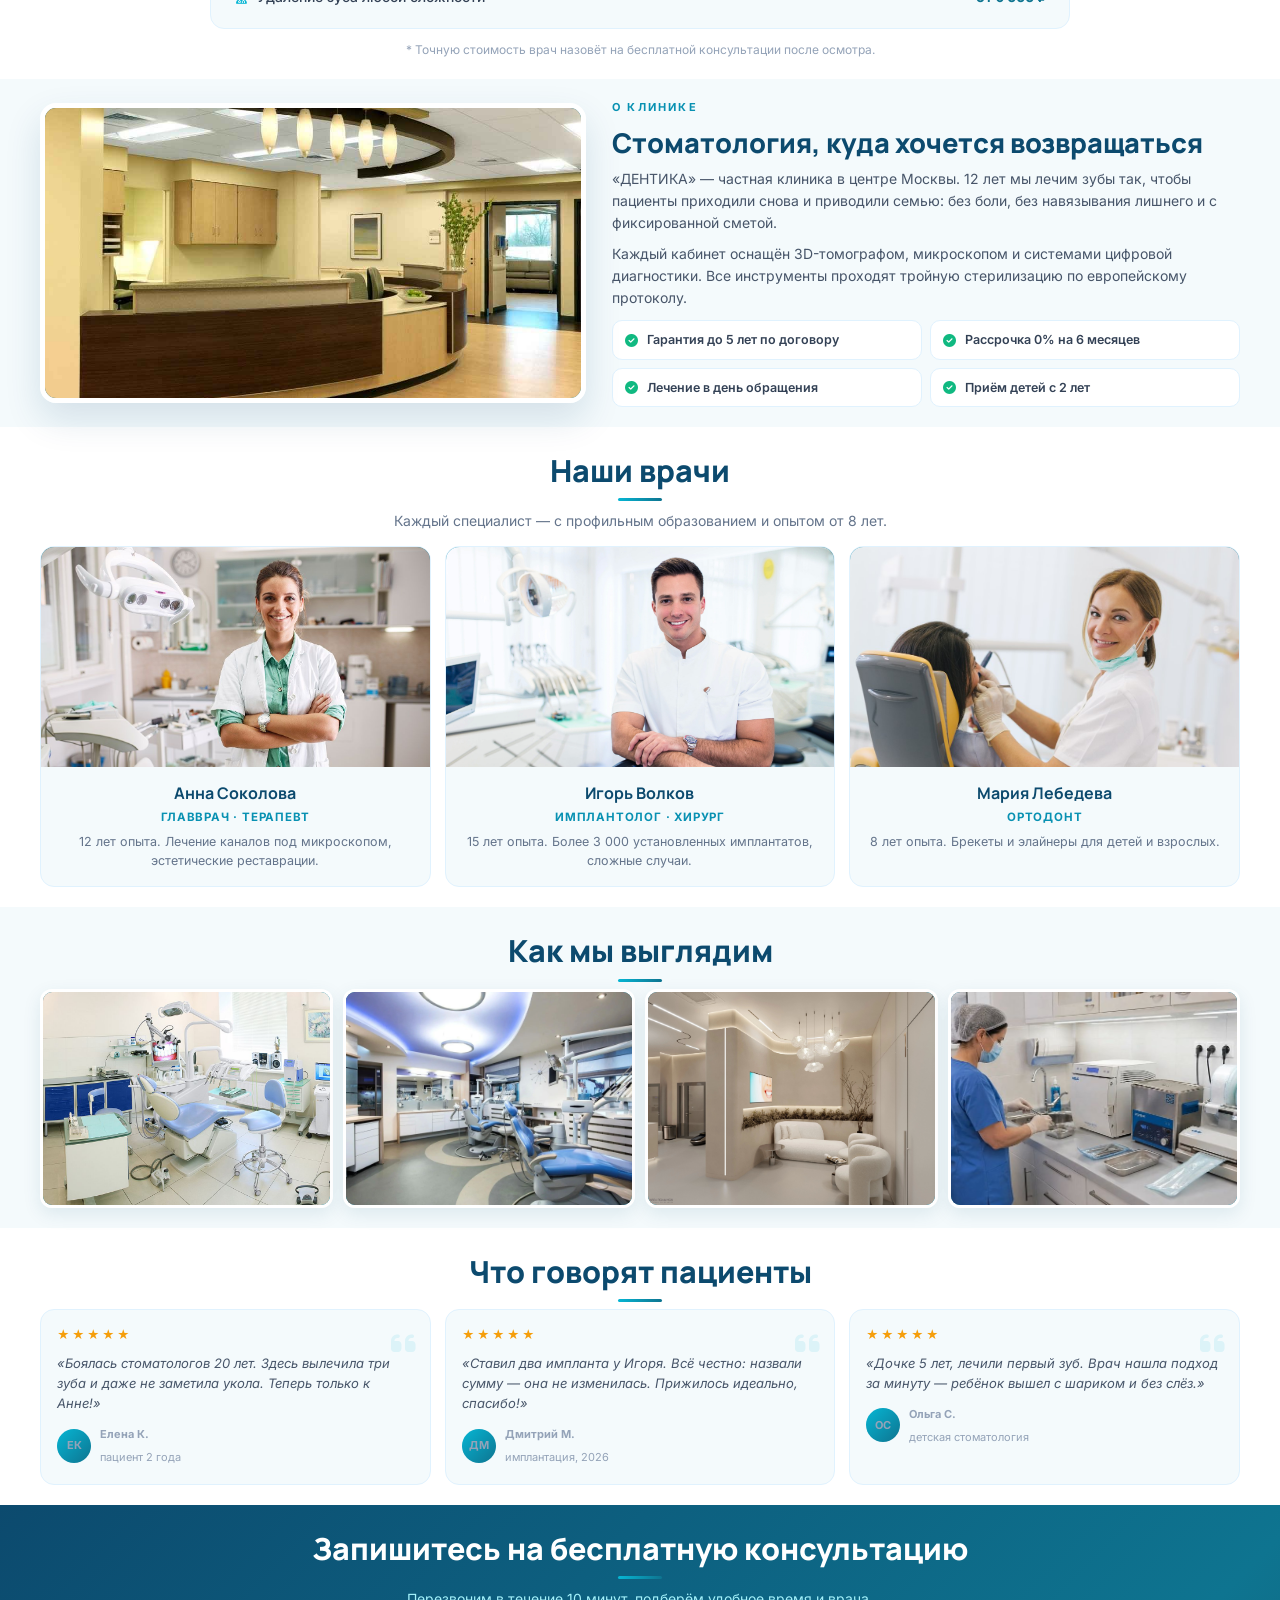
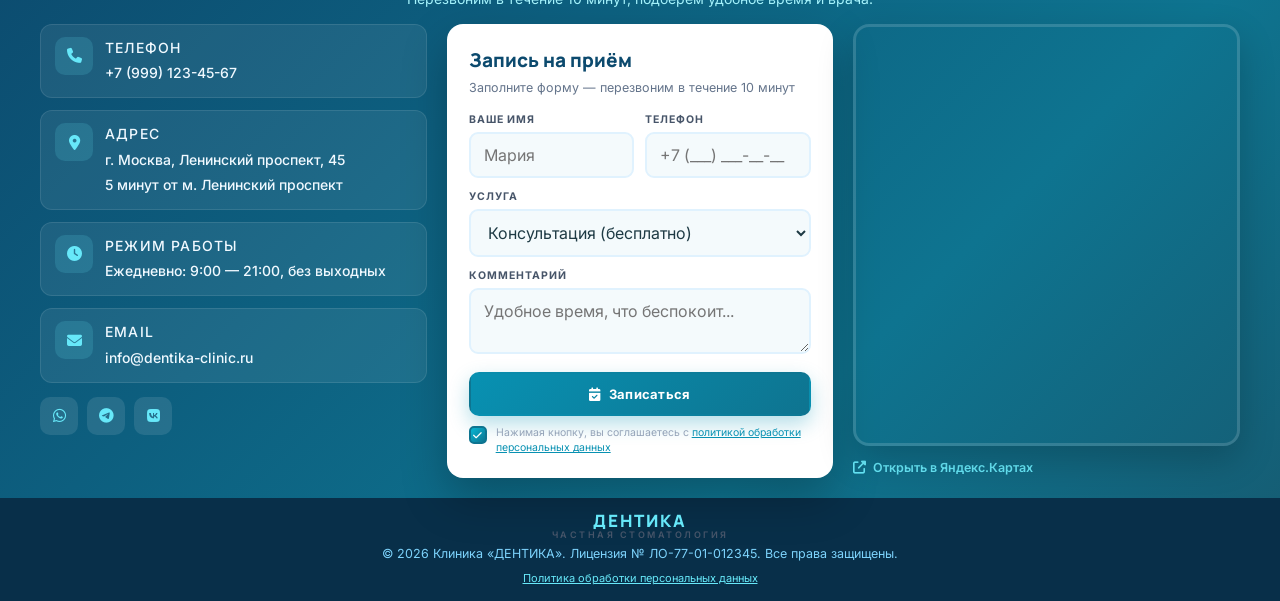
==== commit 400e8146: "Add files via upload" ====
--- a/index.html
+++ b/index.html
@@ -1,4 +1,4 @@
-﻿<!DOCTYPE html>
+<!DOCTYPE html>
 <html lang="ru"><head>
     <meta charset="UTF-8">
     <meta name="cms-deploy-id" content="dmwj03i9v21oz7s">
@@ -602,7 +602,7 @@
                     <div>
                         <h3><span data-edit="auto_38">Терапия и лечение кариеса</span></h3>
                         <p><span data-edit="auto_39">Лечение каналов под микроскопом, эстетические реставрации.</span></p>
-                        <span class="srv-price"><span data-edit="auto_40">от 3 555 ?</span></span>
+                        <span class="srv-price"><span data-edit="auto_40">от 3 555 ₽</span></span>
                     </div>
                 </div>
                 <div class="srv-card">
@@ -610,7 +610,7 @@
                     <div>
                         <h3><span data-edit="auto_41">Имплантация</span></h3>
                         <p><span data-edit="auto_42">Имплантаты Osstem и Straumann, приживление 99,2%. Навигация 3D.</span></p>
-                        <span class="srv-price"><span data-edit="auto_43">от 25 000 ?</span></span>
+                        <span class="srv-price"><span data-edit="auto_43">от 25 000 ₽</span></span>
                     </div>
                 </div>
                 <div class="srv-card">
@@ -618,7 +618,7 @@
                     <div>
                         <h3><span data-edit="auto_44">Отбеливание</span></h3>
                         <p><span data-edit="auto_45">ZOOM 4 — до 8 тонов за один визит, безопасно для эмали.</span></p>
-                        <span class="srv-price"><span data-edit="auto_46">от 12 000 ?</span></span>
+                        <span class="srv-price"><span data-edit="auto_46">от 12 000 ₽</span></span>
                     </div>
                 </div>
                 <div class="srv-card">
@@ -626,7 +626,7 @@
                     <div>
                         <h3><span data-edit="auto_47">Ортодонтия</span></h3>
                         <p><span data-edit="auto_48">Брекеты и элайнеры для детей и взрослых. Ровные зубы без боли.</span></p>
-                        <span class="srv-price"><span data-edit="auto_49">от 45 000 ?</span></span>
+                        <span class="srv-price"><span data-edit="auto_49">от 45 000 ₽</span></span>
                     </div>
                 </div>
                 <div class="srv-card">
@@ -634,7 +634,7 @@
                     <div>
                         <h3><span data-edit="auto_50">Гигиена и профилактика</span></h3>
                         <p><span data-edit="auto_51">Ультразвук + Air Flow, полировка, фторирование, герметизация.</span></p>
-                        <span class="srv-price"><span data-edit="auto_52">от 4 500 ?</span></span>
+                        <span class="srv-price"><span data-edit="auto_52">от 4 500 ₽</span></span>
                     </div>
                 </div>
                 <div class="srv-card">
@@ -642,7 +642,7 @@
                     <div>
                         <h3><span data-edit="auto_53">Детская стоматология</span></h3>
                         <p><span data-edit="auto_54">Лечение без слёз и страха. Игровая форма, добрые врачи.</span></p>
-                        <span class="srv-price"><span data-edit="auto_55">от 2 000 ?</span></span>
+                        <span class="srv-price"><span data-edit="auto_55">от 2 000 ₽</span></span>
                     </div>
                 </div>
             </div>
@@ -658,15 +658,15 @@
             </div>
             <div class="price-table">
                 <div class="price-row"><div class="name"><i class="fas fa-stethoscope" aria-hidden="true"></i><span data-edit="auto_59">Консультация + план лечения</span></div><div class="cost"><span data-edit="auto_60">бесплатно</span></div></div>
-                <div class="price-row"><div class="name"><i class="fas fa-tooth" aria-hidden="true"></i><span data-edit="auto_61">Лечение кариеса</span></div><div class="cost"><span data-edit="auto_62">от 3 400 ?</span></div></div>
-                <div class="price-row"><div class="name"><i class="fas fa-shower" aria-hidden="true"></i><span data-edit="auto_63">Профессиональная гигиена (УЗ + Air Flow)</span></div><div class="cost"><span data-edit="auto_64">от 4 500 ?</span></div></div>
-                <div class="price-row"><div class="name"><i class="fas fa-teeth" aria-hidden="true"></i><span data-edit="auto_65">Имплантат Osstem с установкой</span></div><div class="cost"><span data-edit="auto_66">от 25 000 ?</span></div></div>
-                <div class="price-row"><div class="name"><i class="fas fa-crown" aria-hidden="true"></i><span data-edit="auto_67">Коронка из диоксида циркония</span></div><div class="cost"><span data-edit="auto_68">от 18 000 ?</span></div></div>
-                <div class="price-row"><div class="name"><i class="fas fa-star" aria-hidden="true"></i><span data-edit="auto_69">Виниры E-max</span></div><div class="cost"><span data-edit="auto_70">от 25 000 ?</span></div></div>
-                <div class="price-row"><div class="name"><i class="fas fa-sun" aria-hidden="true"></i><span data-edit="auto_71">Отбеливание ZOOM 4</span></div><div class="cost"><span data-edit="auto_72">от 12 000 ?</span></div></div>
-                <div class="price-row"><div class="name"><i class="fas fa-smile" aria-hidden="true"></i><span data-edit="auto_73">Брекеты под ключ (2 челюсти)</span></div><div class="cost"><span data-edit="auto_74">от 45 000 ?</span></div></div>
-                <div class="price-row"><div class="name"><i class="fas fa-child" aria-hidden="true"></i><span data-edit="auto_75">Детский приём + фторирование</span></div><div class="cost"><span data-edit="auto_76">от 2 000 ?</span></div></div>
-                <div class="price-row"><div class="name"><i class="fas fa-user-doctor" aria-hidden="true"></i><span data-edit="auto_77">Удаление зуба любой сложности</span></div><div class="cost"><span data-edit="auto_78">от 3 000 ?</span></div></div>
+                <div class="price-row"><div class="name"><i class="fas fa-tooth" aria-hidden="true"></i><span data-edit="auto_61">Лечение кариеса</span></div><div class="cost"><span data-edit="auto_62">от 3 400 ₽</span></div></div>
+                <div class="price-row"><div class="name"><i class="fas fa-shower" aria-hidden="true"></i><span data-edit="auto_63">Профессиональная гигиена (УЗ + Air Flow)</span></div><div class="cost"><span data-edit="auto_64">от 4 500 ₽</span></div></div>
+                <div class="price-row"><div class="name"><i class="fas fa-teeth" aria-hidden="true"></i><span data-edit="auto_65">Имплантат Osstem с установкой</span></div><div class="cost"><span data-edit="auto_66">от 25 000 ₽</span></div></div>
+                <div class="price-row"><div class="name"><i class="fas fa-crown" aria-hidden="true"></i><span data-edit="auto_67">Коронка из диоксида циркония</span></div><div class="cost"><span data-edit="auto_68">от 18 000 ₽</span></div></div>
+                <div class="price-row"><div class="name"><i class="fas fa-star" aria-hidden="true"></i><span data-edit="auto_69">Виниры E-max</span></div><div class="cost"><span data-edit="auto_70">от 25 000 ₽</span></div></div>
+                <div class="price-row"><div class="name"><i class="fas fa-sun" aria-hidden="true"></i><span data-edit="auto_71">Отбеливание ZOOM 4</span></div><div class="cost"><span data-edit="auto_72">от 12 000 ₽</span></div></div>
+                <div class="price-row"><div class="name"><i class="fas fa-smile" aria-hidden="true"></i><span data-edit="auto_73">Брекеты под ключ (2 челюсти)</span></div><div class="cost"><span data-edit="auto_74">от 45 000 ₽</span></div></div>
+                <div class="price-row"><div class="name"><i class="fas fa-child" aria-hidden="true"></i><span data-edit="auto_75">Детский приём + фторирование</span></div><div class="cost"><span data-edit="auto_76">от 2 000 ₽</span></div></div>
+                <div class="price-row"><div class="name"><i class="fas fa-user-doctor" aria-hidden="true"></i><span data-edit="auto_77">Удаление зуба любой сложности</span></div><div class="cost"><span data-edit="auto_78">от 3 000 ₽</span></div></div>
             </div>
             <p class="price-note"><span data-edit="auto_79">* Точную стоимость врач назовёт на бесплатной консультации после осмотра.</span></p>
         </div>
@@ -776,7 +776,7 @@
             </div>
             <div class="rev-grid">
                 <div class="rev-card">
-                    <div class="rev-stars" aria-label="5 из 5 звёзд">?????</div>
+                    <div class="rev-stars" aria-label="5 из 5 звёзд">★★★★★</div>
                     <p><span data-edit="auto_112">«Боялась стоматологов 20 лет. Здесь вылечила три зуба и даже не заметила укола. Теперь только к Анне!»</span></p>
                     <div class="rev-author">
                         <div class="rev-ava"><span data-edit="auto_113">ЕК</span></div>
@@ -784,7 +784,7 @@
                     </div>
                 </div>
                 <div class="rev-card">
-                    <div class="rev-stars" aria-label="5 из 5 звёзд">?????</div>
+                    <div class="rev-stars" aria-label="5 из 5 звёзд">★★★★★</div>
                     <p><span data-edit="auto_116">«Ставил два импланта у Игоря. Всё честно: назвали сумму — она не изменилась. Прижилось идеально, спасибо!»</span></p>
                     <div class="rev-author">
                         <div class="rev-ava"><span data-edit="auto_117">ДМ</span></div>
@@ -792,7 +792,7 @@
                     </div>
                 </div>
                 <div class="rev-card">
-                    <div class="rev-stars" aria-label="5 из 5 звёзд">?????</div>
+                    <div class="rev-stars" aria-label="5 из 5 звёзд">★★★★★</div>
                     <p><span data-edit="auto_120">«Дочке 5 лет, лечили первый зуб. Врач нашла подход за минуту — ребёнок вышел с шариком и без слёз.»</span></p>
                     <div class="rev-author">
                         <div class="rev-ava"><span data-edit="auto_121">ОС</span></div>
@@ -837,7 +837,7 @@
                 <div class="form-card">
                     <h3><span data-edit="auto_136">Запись на приём</span></h3>
                     <p><span data-edit="auto_137">Заполните форму — перезвоним в течение 10 минут</span></p>
-                    <!-- ?? ВАЖНО: замените xvkkbvpd на ID ВАШЕЙ формы Formspree (создать на formspree.io) -->
+                    <!-- ⚠️ ВАЖНО: замените xvkkbvpd на ID ВАШЕЙ формы Formspree (создать на formspree.io) -->
                     <form action="https://formspree.io/f/xvkkbvpd" method="POST">
                         <input type="hidden" name="_subject" value="Запись на приём — клиника ДЕНТИКА">
                         <div class="f-row2">
@@ -1050,7 +1050,7 @@
     <!-- Cookie-баннер -->
     <div class="cookie-banner" id="cookieBanner" role="region" aria-label="Уведомление об использовании cookie">
         <div class="cookie-content">
-            <div class="cookie-icon" aria-hidden="true">??</div>
+            <div class="cookie-icon" aria-hidden="true">🍪</div>
             <div class="cookie-text">
                 <p>Мы используем <strong>cookie-файлы</strong> для улучшения работы сайта и анализа посещений. Продолжая пользоваться сайтом, вы соглашаетесь с <a href="politika.html" target="_blank" rel="noopener noreferrer">политикой обработки персональных данных</a>.</p>
             </div>
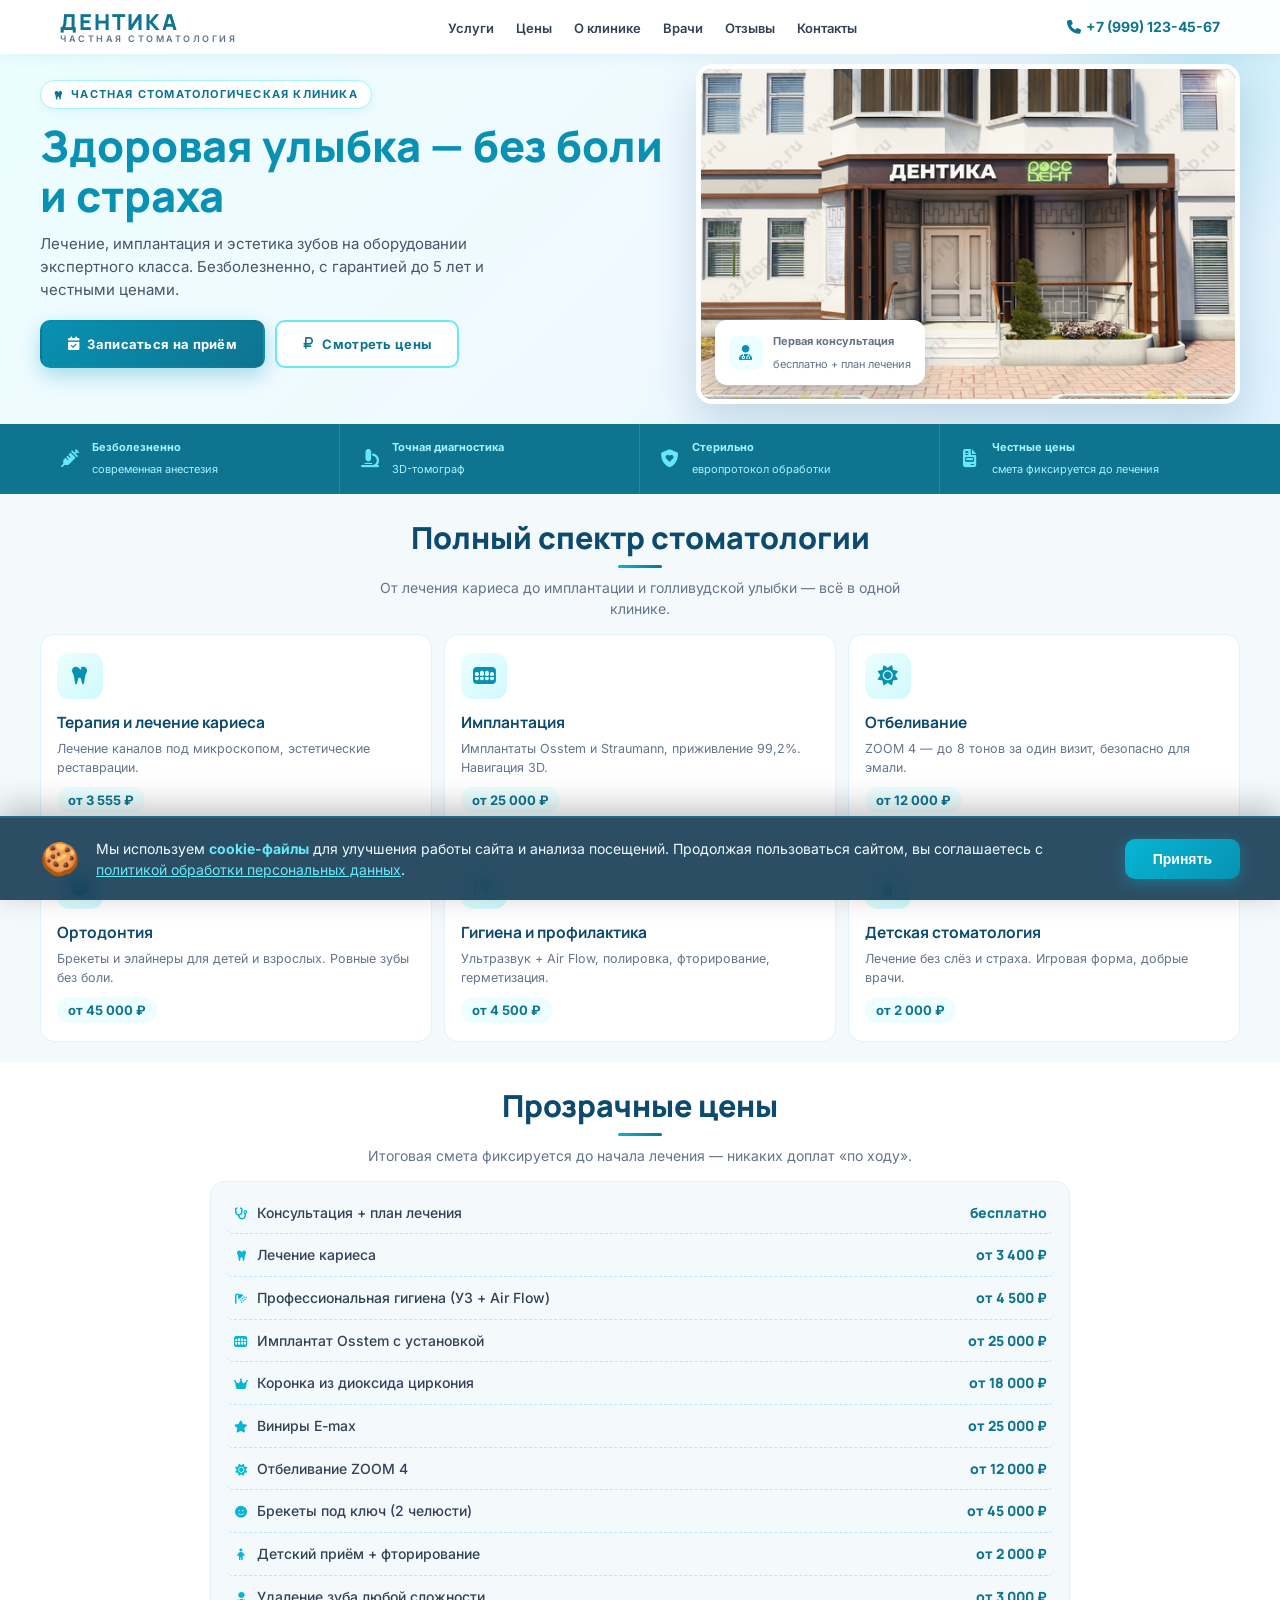
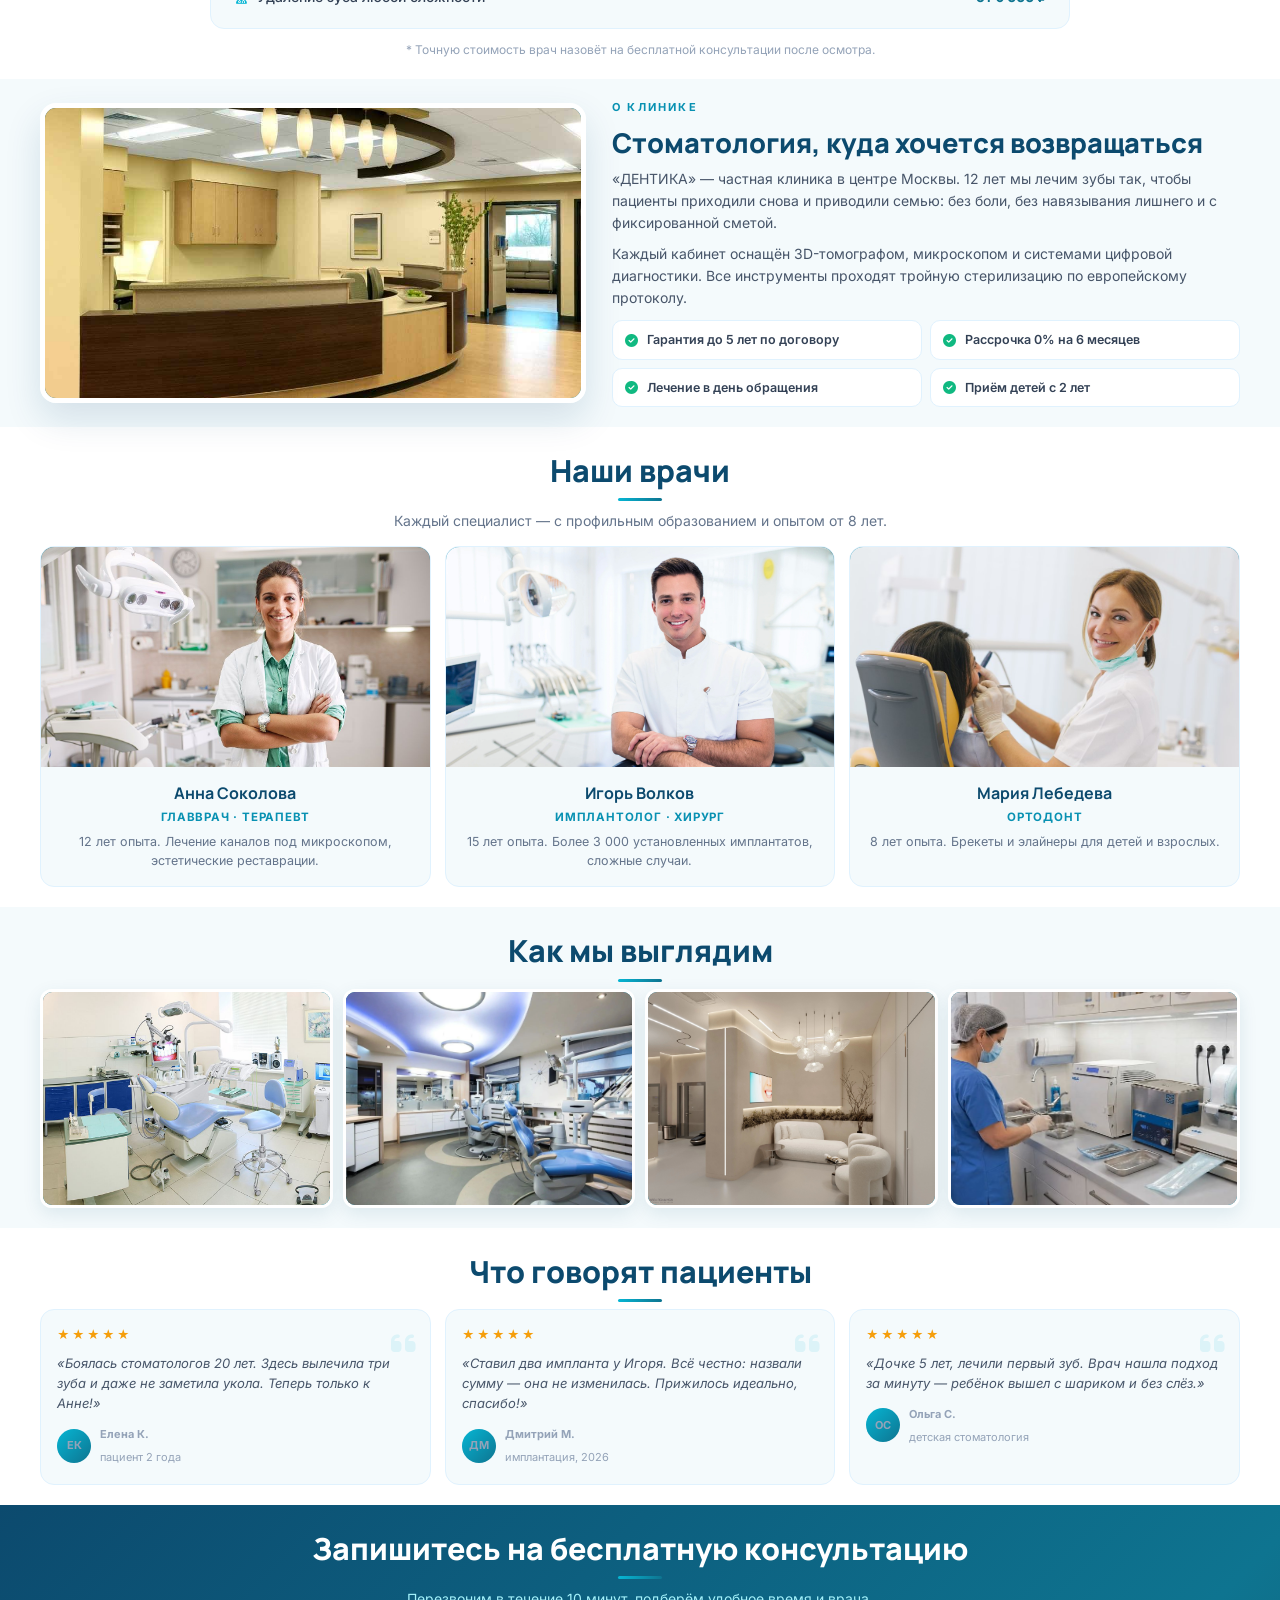
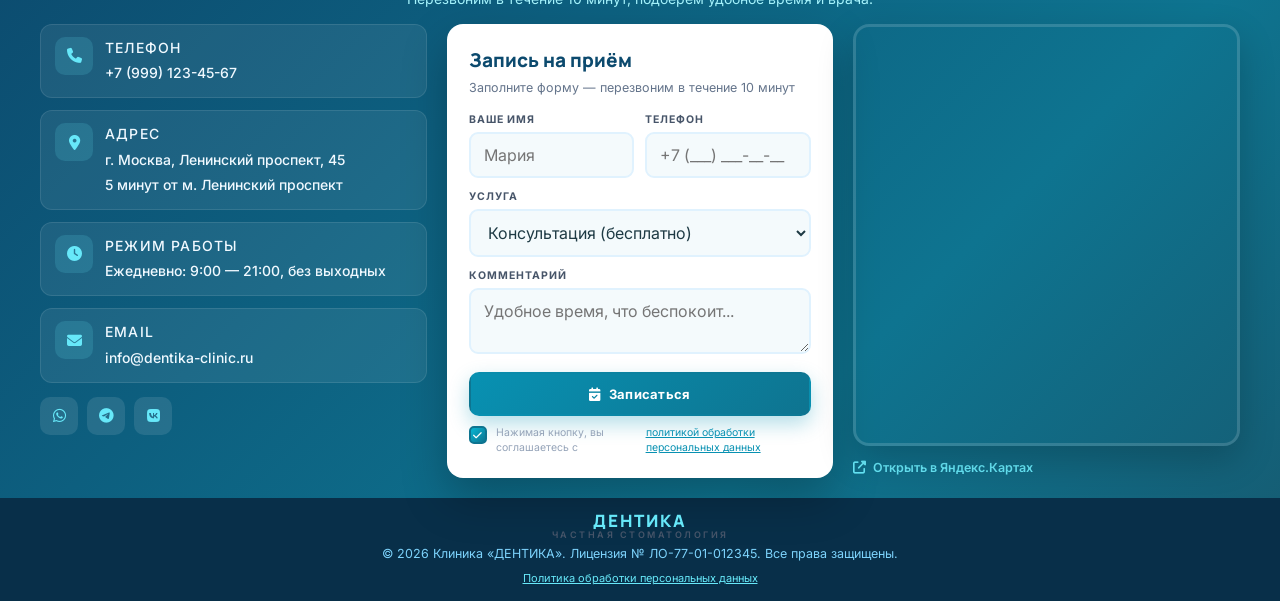
==== commit 605ad546: "Подготовка index.html к редактированию" ====
--- a/index.html
+++ b/index.html
@@ -1,7 +1,7 @@
 <!DOCTYPE html>
 <html lang="ru"><head>
     <meta charset="UTF-8">
-    <meta name="cms-deploy-id" content="dmwj03i9v21oz7s">
+    <meta name="cms-deploy-id" content="dmwpihx5f1ot87e">
     <meta name="viewport" content="width=device-width, initial-scale=1.0, viewport-fit=cover">
     <meta name="google" content="notranslate">
     <meta http-equiv="Content-Language" content="ru">
@@ -47,12 +47,11 @@
 
     <!-- Шрифты -->
     <link rel="preconnect" href="https://fonts.googleapis.com">
-    <link rel="preconnect" href="https://fonts.gstatic.com" crossorigin>
-    <link href="https://fonts.googleapis.com/css2?family=Inter:wght@400;600;700&family=Manrope:wght@700;800&display=swap" rel="stylesheet">
+    <link rel="preconnect" href="https://fonts.gstatic.com" crossorigin="">
+    <link href="https://fonts.googleapis.com/css2?family=Inter:wght@400;600;700&amp;family=Manrope:wght@700;800&amp;display=swap" rel="stylesheet">
 
     <!-- Иконки: Font Awesome (двойной CDN с надёжным fallback через onerror) -->
-    <link rel="stylesheet" href="https://cdn.jsdelivr.net/npm/@fortawesome/fontawesome-free@6.4.0/css/all.min.css"
-          onerror="this.onerror=null;var l=document.createElement('link');l.rel='stylesheet';l.href='https://unpkg.com/@fortawesome/fontawesome-free@6.4.0/css/all.min.css';document.head.appendChild(l);">
+    <link rel="stylesheet" href="https://cdn.jsdelivr.net/npm/@fortawesome/fontawesome-free@6.4.0/css/all.min.css" onerror="this.onerror=null;var l=document.createElement('link');l.rel='stylesheet';l.href='https://unpkg.com/@fortawesome/fontawesome-free@6.4.0/css/all.min.css';document.head.appendChild(l);">
 
     <style>
         * { margin: 0; padding: 0; box-sizing: border-box; }
@@ -570,10 +569,10 @@
             </div>
             <div class="hero-photo" data-img="images/hero.jpg" data-img-id="img_1">
                 <img src="images/hero.jpg" alt="Клиника ДЕНТИКА" fetchpriority="high" onerror="this.style.display='none'">
-                <div class="photo-fallback" aria-hidden="true"><i class="fas fa-tooth"></i><span><span data-edit="auto_24">фото клиники</span></span></div>
+                <div class="photo-fallback" aria-hidden="true"><i class="fas fa-tooth"></i><span><span data-edit="auto_16">фото клиники</span></span></div>
                 <div class="hero-float">
                     <i class="fas fa-user-doctor" aria-hidden="true"></i>
-                    <div><b><span data-edit="auto_25">Первая консультация</span></b><span><span data-edit="auto_26">бесплатно + план лечения</span></span></div>
+                    <div><b><span data-edit="auto_17">Первая консультация</span></b><span><span data-edit="auto_18">бесплатно + план лечения</span></span></div>
                 </div>
             </div>
         </div>
@@ -582,10 +581,10 @@
     <!-- ПРЕИМУЩЕСТВА -->
     <div class="adv">
         <div class="adv-inner">
-            <a href="#contact" class="adv-item"><i class="fas fa-syringe" aria-hidden="true"></i><div><b><span data-edit="auto_27">Безболезненно</span></b><span><span data-edit="auto_28">современная анестезия</span></span></div></a>
-            <a href="#contact" class="adv-item"><i class="fas fa-microscope" aria-hidden="true"></i><div><b><span data-edit="auto_29">Точная диагностика</span></b><span><span data-edit="auto_30">3D-томограф</span></span></div></a>
-            <a href="#contact" class="adv-item"><i class="fas fa-shield-heart" aria-hidden="true"></i><div><b><span data-edit="auto_31">Стерильно</span></b><span><span data-edit="auto_32">европротокол обработки</span></span></div></a>
-            <a href="#contact" class="adv-item"><i class="fas fa-file-invoice" aria-hidden="true"></i><div><b><span data-edit="auto_33">Честные цены</span></b><span><span data-edit="auto_34">смета фиксируется до лечения</span></span></div></a>
+            <a href="#contact" class="adv-item"><i class="fas fa-syringe" aria-hidden="true"></i><div><b><span data-edit="auto_19">Безболезненно</span></b><span><span data-edit="auto_20">современная анестезия</span></span></div></a>
+            <a href="#contact" class="adv-item"><i class="fas fa-microscope" aria-hidden="true"></i><div><b><span data-edit="auto_21">Точная диагностика</span></b><span><span data-edit="auto_22">3D-томограф</span></span></div></a>
+            <a href="#contact" class="adv-item"><i class="fas fa-shield-heart" aria-hidden="true"></i><div><b><span data-edit="auto_23">Стерильно</span></b><span><span data-edit="auto_24">европротокол обработки</span></span></div></a>
+            <a href="#contact" class="adv-item"><i class="fas fa-file-invoice" aria-hidden="true"></i><div><b><span data-edit="auto_25">Честные цены</span></b><span><span data-edit="auto_26">смета фиксируется до лечения</span></span></div></a>
         </div>
     </div>
 
@@ -593,56 +592,56 @@
     <section class="sec" id="services">
         <div class="sec-inner">
             <div class="sec-head">
-                <h2><span data-edit="auto_36">Полный спектр стоматологии</span></h2>
-                <p><span data-edit="auto_37">От лечения кариеса до имплантации и голливудской улыбки — всё в одной клинике.</span></p>
+                <h2><span data-edit="auto_27">Полный спектр стоматологии</span></h2>
+                <p><span data-edit="auto_28">От лечения кариеса до имплантации и голливудской улыбки — всё в одной клинике.</span></p>
             </div>
             <div class="services-grid">
                 <div class="srv-card">
                     <div class="srv-icon"><i class="fas fa-tooth" aria-hidden="true"></i></div>
                     <div>
-                        <h3><span data-edit="auto_38">Терапия и лечение кариеса</span></h3>
-                        <p><span data-edit="auto_39">Лечение каналов под микроскопом, эстетические реставрации.</span></p>
-                        <span class="srv-price"><span data-edit="auto_40">от 3 555 ₽</span></span>
+                        <h3><span data-edit="auto_29">Терапия и лечение кариеса</span></h3>
+                        <p><span data-edit="auto_30">Лечение каналов под микроскопом, эстетические реставрации.</span></p>
+                        <span class="srv-price"><span data-edit="auto_31">от 3 555 ₽</span></span>
                     </div>
                 </div>
                 <div class="srv-card">
                     <div class="srv-icon"><i class="fas fa-teeth" aria-hidden="true"></i></div>
                     <div>
-                        <h3><span data-edit="auto_41">Имплантация</span></h3>
-                        <p><span data-edit="auto_42">Имплантаты Osstem и Straumann, приживление 99,2%. Навигация 3D.</span></p>
-                        <span class="srv-price"><span data-edit="auto_43">от 25 000 ₽</span></span>
+                        <h3><span data-edit="auto_32">Имплантация</span></h3>
+                        <p><span data-edit="auto_33">Имплантаты Osstem и Straumann, приживление 99,2%. Навигация 3D.</span></p>
+                        <span class="srv-price"><span data-edit="auto_34">от 25 000 ₽</span></span>
                     </div>
                 </div>
                 <div class="srv-card">
                     <div class="srv-icon"><i class="fas fa-sun" aria-hidden="true"></i></div>
                     <div>
-                        <h3><span data-edit="auto_44">Отбеливание</span></h3>
-                        <p><span data-edit="auto_45">ZOOM 4 — до 8 тонов за один визит, безопасно для эмали.</span></p>
-                        <span class="srv-price"><span data-edit="auto_46">от 12 000 ₽</span></span>
+                        <h3><span data-edit="auto_35">Отбеливание</span></h3>
+                        <p><span data-edit="auto_36">ZOOM 4 — до 8 тонов за один визит, безопасно для эмали.</span></p>
+                        <span class="srv-price"><span data-edit="auto_37">от 12 000 ₽</span></span>
                     </div>
                 </div>
                 <div class="srv-card">
                     <div class="srv-icon"><i class="fas fa-smile" aria-hidden="true"></i></div>
                     <div>
-                        <h3><span data-edit="auto_47">Ортодонтия</span></h3>
-                        <p><span data-edit="auto_48">Брекеты и элайнеры для детей и взрослых. Ровные зубы без боли.</span></p>
-                        <span class="srv-price"><span data-edit="auto_49">от 45 000 ₽</span></span>
+                        <h3><span data-edit="auto_38">Ортодонтия</span></h3>
+                        <p><span data-edit="auto_39">Брекеты и элайнеры для детей и взрослых. Ровные зубы без боли.</span></p>
+                        <span class="srv-price"><span data-edit="auto_40">от 45 000 ₽</span></span>
                     </div>
                 </div>
                 <div class="srv-card">
                     <div class="srv-icon"><i class="fas fa-shower" aria-hidden="true"></i></div>
                     <div>
-                        <h3><span data-edit="auto_50">Гигиена и профилактика</span></h3>
-                        <p><span data-edit="auto_51">Ультразвук + Air Flow, полировка, фторирование, герметизация.</span></p>
-                        <span class="srv-price"><span data-edit="auto_52">от 4 500 ₽</span></span>
+                        <h3><span data-edit="auto_41">Гигиена и профилактика</span></h3>
+                        <p><span data-edit="auto_42">Ультразвук + Air Flow, полировка, фторирование, герметизация.</span></p>
+                        <span class="srv-price"><span data-edit="auto_43">от 4 500 ₽</span></span>
                     </div>
                 </div>
                 <div class="srv-card">
                     <div class="srv-icon"><i class="fas fa-child" aria-hidden="true"></i></div>
                     <div>
-                        <h3><span data-edit="auto_53">Детская стоматология</span></h3>
-                        <p><span data-edit="auto_54">Лечение без слёз и страха. Игровая форма, добрые врачи.</span></p>
-                        <span class="srv-price"><span data-edit="auto_55">от 2 000 ₽</span></span>
+                        <h3><span data-edit="auto_44">Детская стоматология</span></h3>
+                        <p><span data-edit="auto_45">Лечение без слёз и страха. Игровая форма, добрые врачи.</span></p>
+                        <span class="srv-price"><span data-edit="auto_46">от 2 000 ₽</span></span>
                     </div>
                 </div>
             </div>
@@ -653,22 +652,22 @@
     <section class="sec prices" id="prices">
         <div class="sec-inner">
             <div class="sec-head">
-                <h2><span data-edit="auto_57">Прозрачные цены</span></h2>
-                <p><span data-edit="auto_58">Итоговая смета фиксируется до начала лечения — никаких доплат «по ходу».</span></p>
+                <h2><span data-edit="auto_47">Прозрачные цены</span></h2>
+                <p><span data-edit="auto_48">Итоговая смета фиксируется до начала лечения — никаких доплат «по ходу».</span></p>
             </div>
             <div class="price-table">
-                <div class="price-row"><div class="name"><i class="fas fa-stethoscope" aria-hidden="true"></i><span data-edit="auto_59">Консультация + план лечения</span></div><div class="cost"><span data-edit="auto_60">бесплатно</span></div></div>
-                <div class="price-row"><div class="name"><i class="fas fa-tooth" aria-hidden="true"></i><span data-edit="auto_61">Лечение кариеса</span></div><div class="cost"><span data-edit="auto_62">от 3 400 ₽</span></div></div>
-                <div class="price-row"><div class="name"><i class="fas fa-shower" aria-hidden="true"></i><span data-edit="auto_63">Профессиональная гигиена (УЗ + Air Flow)</span></div><div class="cost"><span data-edit="auto_64">от 4 500 ₽</span></div></div>
-                <div class="price-row"><div class="name"><i class="fas fa-teeth" aria-hidden="true"></i><span data-edit="auto_65">Имплантат Osstem с установкой</span></div><div class="cost"><span data-edit="auto_66">от 25 000 ₽</span></div></div>
-                <div class="price-row"><div class="name"><i class="fas fa-crown" aria-hidden="true"></i><span data-edit="auto_67">Коронка из диоксида циркония</span></div><div class="cost"><span data-edit="auto_68">от 18 000 ₽</span></div></div>
-                <div class="price-row"><div class="name"><i class="fas fa-star" aria-hidden="true"></i><span data-edit="auto_69">Виниры E-max</span></div><div class="cost"><span data-edit="auto_70">от 25 000 ₽</span></div></div>
-                <div class="price-row"><div class="name"><i class="fas fa-sun" aria-hidden="true"></i><span data-edit="auto_71">Отбеливание ZOOM 4</span></div><div class="cost"><span data-edit="auto_72">от 12 000 ₽</span></div></div>
-                <div class="price-row"><div class="name"><i class="fas fa-smile" aria-hidden="true"></i><span data-edit="auto_73">Брекеты под ключ (2 челюсти)</span></div><div class="cost"><span data-edit="auto_74">от 45 000 ₽</span></div></div>
-                <div class="price-row"><div class="name"><i class="fas fa-child" aria-hidden="true"></i><span data-edit="auto_75">Детский приём + фторирование</span></div><div class="cost"><span data-edit="auto_76">от 2 000 ₽</span></div></div>
-                <div class="price-row"><div class="name"><i class="fas fa-user-doctor" aria-hidden="true"></i><span data-edit="auto_77">Удаление зуба любой сложности</span></div><div class="cost"><span data-edit="auto_78">от 3 000 ₽</span></div></div>
-            </div>
-            <p class="price-note"><span data-edit="auto_79">* Точную стоимость врач назовёт на бесплатной консультации после осмотра.</span></p>
+                <div class="price-row"><div class="name"><i class="fas fa-stethoscope" aria-hidden="true"></i><span data-edit="auto_49">Консультация + план лечения</span></div><div class="cost"><span data-edit="auto_50">бесплатно</span></div></div>
+                <div class="price-row"><div class="name"><i class="fas fa-tooth" aria-hidden="true"></i><span data-edit="auto_51">Лечение кариеса</span></div><div class="cost"><span data-edit="auto_52">от 3 400 ₽</span></div></div>
+                <div class="price-row"><div class="name"><i class="fas fa-shower" aria-hidden="true"></i><span data-edit="auto_53">Профессиональная гигиена (УЗ + Air Flow)</span></div><div class="cost"><span data-edit="auto_54">от 4 500 ₽</span></div></div>
+                <div class="price-row"><div class="name"><i class="fas fa-teeth" aria-hidden="true"></i><span data-edit="auto_55">Имплантат Osstem с установкой</span></div><div class="cost"><span data-edit="auto_56">от 25 000 ₽</span></div></div>
+                <div class="price-row"><div class="name"><i class="fas fa-crown" aria-hidden="true"></i><span data-edit="auto_57">Коронка из диоксида циркония</span></div><div class="cost"><span data-edit="auto_58">от 18 000 ₽</span></div></div>
+                <div class="price-row"><div class="name"><i class="fas fa-star" aria-hidden="true"></i><span data-edit="auto_59">Виниры E-max</span></div><div class="cost"><span data-edit="auto_60">от 25 000 ₽</span></div></div>
+                <div class="price-row"><div class="name"><i class="fas fa-sun" aria-hidden="true"></i><span data-edit="auto_61">Отбеливание ZOOM 4</span></div><div class="cost"><span data-edit="auto_62">от 12 000 ₽</span></div></div>
+                <div class="price-row"><div class="name"><i class="fas fa-smile" aria-hidden="true"></i><span data-edit="auto_63">Брекеты под ключ (2 челюсти)</span></div><div class="cost"><span data-edit="auto_64">от 45 000 ₽</span></div></div>
+                <div class="price-row"><div class="name"><i class="fas fa-child" aria-hidden="true"></i><span data-edit="auto_65">Детский приём + фторирование</span></div><div class="cost"><span data-edit="auto_66">от 2 000 ₽</span></div></div>
+                <div class="price-row"><div class="name"><i class="fas fa-user-doctor" aria-hidden="true"></i><span data-edit="auto_67">Удаление зуба любой сложности</span></div><div class="cost"><span data-edit="auto_68">от 3 000 ₽</span></div></div>
+            </div>
+            <p class="price-note"><span data-edit="auto_69">* Точную стоимость врач назовёт на бесплатной консультации после осмотра.</span></p>
         </div>
     </section>
 
@@ -678,18 +677,18 @@
             <div class="about-grid">
                 <div class="about-photo" data-img="images/about.jpg" data-img-id="img_2">
                     <img src="images/about.jpg" alt="Интерьер клиники" loading="lazy" onerror="this.style.display='none'">
-                    <div class="photo-fallback" aria-hidden="true"><i class="fas fa-hospital"></i><span><span data-edit="auto_80">фото интерьера</span></span></div>
+                    <div class="photo-fallback" aria-hidden="true"><i class="fas fa-hospital"></i><span><span data-edit="auto_70">фото интерьера</span></span></div>
                 </div>
                 <div class="about-text">
-                    <span class="kicker"><span data-edit="auto_81">О клинике</span></span>
-                    <h2><span data-edit="auto_82">Стоматология, куда хочется возвращаться</span></h2>
-                    <p><span data-edit="auto_83">«ДЕНТИКА» — частная клиника в центре Москвы. 12 лет мы лечим зубы так, чтобы пациенты приходили снова и приводили семью: без боли, без навязывания лишнего и с фиксированной сметой.</span></p>
-                    <p><span data-edit="auto_84">Каждый кабинет оснащён 3D-томографом, микроскопом и системами цифровой диагностики. Все инструменты проходят тройную стерилизацию по европейскому протоколу.</span></p>
+                    <span class="kicker"><span data-edit="auto_71">О клинике</span></span>
+                    <h2><span data-edit="auto_72">Стоматология, куда хочется возвращаться</span></h2>
+                    <p><span data-edit="auto_73">«ДЕНТИКА» — частная клиника в центре Москвы. 12 лет мы лечим зубы так, чтобы пациенты приходили снова и приводили семью: без боли, без навязывания лишнего и с фиксированной сметой.</span></p>
+                    <p><span data-edit="auto_74">Каждый кабинет оснащён 3D-томографом, микроскопом и системами цифровой диагностики. Все инструменты проходят тройную стерилизацию по европейскому протоколу.</span></p>
                     <div class="about-feats">
-                        <a href="#contact" class="about-feat"><i class="fas fa-circle-check" aria-hidden="true"></i><span data-edit="auto_85"> Гарантия до 5 лет по договору</span></a>
-                        <a href="#contact" class="about-feat"><i class="fas fa-circle-check" aria-hidden="true"></i><span data-edit="auto_86"> Рассрочка 0% на 6 месяцев</span></a>
-                        <a href="#contact" class="about-feat"><i class="fas fa-circle-check" aria-hidden="true"></i><span data-edit="auto_87"> Лечение в день обращения</span></a>
-                        <a href="#contact" class="about-feat"><i class="fas fa-circle-check" aria-hidden="true"></i><span data-edit="auto_88"> Приём детей с 2 лет</span></a>
+                        <a href="#contact" class="about-feat"><i class="fas fa-circle-check" aria-hidden="true"></i><span data-edit="auto_75"> Гарантия до 5 лет по договору</span></a>
+                        <a href="#contact" class="about-feat"><i class="fas fa-circle-check" aria-hidden="true"></i><span data-edit="auto_76"> Рассрочка 0% на 6 месяцев</span></a>
+                        <a href="#contact" class="about-feat"><i class="fas fa-circle-check" aria-hidden="true"></i><span data-edit="auto_77"> Лечение в день обращения</span></a>
+                        <a href="#contact" class="about-feat"><i class="fas fa-circle-check" aria-hidden="true"></i><span data-edit="auto_78"> Приём детей с 2 лет</span></a>
                     </div>
                 </div>
             </div>
@@ -700,41 +699,41 @@
     <section class="sec doctors" id="doctors">
         <div class="sec-inner">
             <div class="sec-head">
-                <h2><span data-edit="auto_90">Наши врачи</span></h2>
-                <p><span data-edit="auto_91">Каждый специалист — с профильным образованием и опытом от 8 лет.</span></p>
+                <h2><span data-edit="auto_79">Наши врачи</span></h2>
+                <p><span data-edit="auto_80">Каждый специалист — с профильным образованием и опытом от 8 лет.</span></p>
             </div>
             <div class="doc-grid">
                 <div class="doc-card">
                     <div class="doc-photo" data-img="images/doctor1.jpg" data-img-id="img_3">
                         <img src="images/doctor1.jpg" alt="Анна Соколова" loading="lazy" onerror="this.style.display='none'">
-                        <div class="photo-fallback" aria-hidden="true"><i class="fas fa-user-doctor"></i><span><span data-edit="auto_92">фото врача</span></span></div>
+                        <div class="photo-fallback" aria-hidden="true"><i class="fas fa-user-doctor"></i><span><span data-edit="auto_81">фото врача</span></span></div>
                     </div>
                     <div class="doc-info">
-                        <h3><span data-edit="auto_93">Анна Соколова</span></h3>
-                        <div class="doc-role"><span data-edit="auto_94">Главврач · Терапевт</span></div>
-                        <p><span data-edit="auto_95">12 лет опыта. Лечение каналов под микроскопом, эстетические реставрации.</span></p>
+                        <h3><span data-edit="auto_82">Анна Соколова</span></h3>
+                        <div class="doc-role"><span data-edit="auto_83">Главврач · Терапевт</span></div>
+                        <p><span data-edit="auto_84">12 лет опыта. Лечение каналов под микроскопом, эстетические реставрации.</span></p>
                     </div>
                 </div>
                 <div class="doc-card">
                     <div class="doc-photo" data-img="images/doctor2.jpg" data-img-id="img_4">
                         <img src="images/doctor2.jpg" alt="Игорь Волков" loading="lazy" onerror="this.style.display='none'">
-                        <div class="photo-fallback" aria-hidden="true"><i class="fas fa-user-doctor"></i><span><span data-edit="auto_96">фото врача</span></span></div>
+                        <div class="photo-fallback" aria-hidden="true"><i class="fas fa-user-doctor"></i><span><span data-edit="auto_85">фото врача</span></span></div>
                     </div>
                     <div class="doc-info">
-                        <h3><span data-edit="auto_97">Игорь Волков</span></h3>
-                        <div class="doc-role"><span data-edit="auto_98">Имплантолог · Хирург</span></div>
-                        <p><span data-edit="auto_99">15 лет опыта. Более 3 000 установленных имплантатов, сложные случаи.</span></p>
+                        <h3><span data-edit="auto_86">Игорь Волков</span></h3>
+                        <div class="doc-role"><span data-edit="auto_87">Имплантолог · Хирург</span></div>
+                        <p><span data-edit="auto_88">15 лет опыта. Более 3 000 установленных имплантатов, сложные случаи.</span></p>
                     </div>
                 </div>
                 <div class="doc-card">
                     <div class="doc-photo" data-img="images/doctor3.jpg" data-img-id="img_5">
                         <img src="images/doctor3.jpg" alt="Мария Лебедева" loading="lazy" onerror="this.style.display='none'">
-                        <div class="photo-fallback" aria-hidden="true"><i class="fas fa-user-doctor"></i><span><span data-edit="auto_100">фото врача</span></span></div>
+                        <div class="photo-fallback" aria-hidden="true"><i class="fas fa-user-doctor"></i><span><span data-edit="auto_89">фото врача</span></span></div>
                     </div>
                     <div class="doc-info">
-                        <h3><span data-edit="auto_101">Мария Лебедева</span></h3>
-                        <div class="doc-role"><span data-edit="auto_102">Ортодонт</span></div>
-                        <p><span data-edit="auto_103">8 лет опыта. Брекеты и элайнеры для детей и взрослых.</span></p>
+                        <h3><span data-edit="auto_90">Мария Лебедева</span></h3>
+                        <div class="doc-role"><span data-edit="auto_91">Ортодонт</span></div>
+                        <p><span data-edit="auto_92">8 лет опыта. Брекеты и элайнеры для детей и взрослых.</span></p>
                     </div>
                 </div>
             </div>
@@ -745,24 +744,24 @@
     <section class="sec" id="gallery">
         <div class="sec-inner">
             <div class="sec-head">
-                <h2><span data-edit="auto_105">Как мы выглядим</span></h2>
+                <h2><span data-edit="auto_93">Как мы выглядим</span></h2>
             </div>
             <div class="gal-grid">
-                <div class="gal-item" data-img="images/clinic1.jpg" data-img-id="img_6" role="button" tabindex="0" aria-label="Открыть фото: кабинет">
+                <div class="gal-item" role="button" tabindex="0" aria-label="Открыть фото: кабинет" data-img="images/clinic1.jpg" data-img-id="img_6">
                     <img src="images/clinic1.jpg" alt="Кабинет" loading="lazy" onerror="this.style.display='none'">
-                    <div class="photo-fallback" aria-hidden="true"><i class="fas fa-hospital-user"></i><span><span data-edit="auto_106">кабинет</span></span></div>
-                </div>
-                <div class="gal-item" data-img="images/clinic2.jpg" data-img-id="img_7" role="button" tabindex="0" aria-label="Открыть фото: оборудование">
+                    <div class="photo-fallback" aria-hidden="true"><i class="fas fa-hospital-user"></i><span><span data-edit="auto_94">кабинет</span></span></div>
+                </div>
+                <div class="gal-item" role="button" tabindex="0" aria-label="Открыть фото: оборудование" data-img="images/clinic2.jpg" data-img-id="img_7">
                     <img src="images/clinic2.jpg" alt="Оборудование" loading="lazy" onerror="this.style.display='none'">
-                    <div class="photo-fallback" aria-hidden="true"><i class="fas fa-microscope"></i><span><span data-edit="auto_107">оборудование</span></span></div>
-                </div>
-                <div class="gal-item" data-img="images/clinic3.jpg" data-img-id="img_8" role="button" tabindex="0" aria-label="Открыть фото: зона ожидания">
+                    <div class="photo-fallback" aria-hidden="true"><i class="fas fa-microscope"></i><span><span data-edit="auto_95">оборудование</span></span></div>
+                </div>
+                <div class="gal-item" role="button" tabindex="0" aria-label="Открыть фото: зона ожидания" data-img="images/clinic3.jpg" data-img-id="img_8">
                     <img src="images/clinic3.jpg" alt="Зона ожидания" loading="lazy" onerror="this.style.display='none'">
-                    <div class="photo-fallback" aria-hidden="true"><i class="fas fa-couch"></i><span><span data-edit="auto_108">зона ожидания</span></span></div>
-                </div>
-                <div class="gal-item" data-img="images/clinic4.jpg" data-img-id="img_9" role="button" tabindex="0" aria-label="Открыть фото: стерилизация">
+                    <div class="photo-fallback" aria-hidden="true"><i class="fas fa-couch"></i><span><span data-edit="auto_96">зона ожидания</span></span></div>
+                </div>
+                <div class="gal-item" role="button" tabindex="0" aria-label="Открыть фото: стерилизация" data-img="images/clinic4.jpg" data-img-id="img_9">
                     <img src="images/clinic4.jpg" alt="Стерилизация" loading="lazy" onerror="this.style.display='none'">
-                    <div class="photo-fallback" aria-hidden="true"><i class="fas fa-pump-medical"></i><span><span data-edit="auto_109">стерилизация</span></span></div>
+                    <div class="photo-fallback" aria-hidden="true"><i class="fas fa-pump-medical"></i><span><span data-edit="auto_97">стерилизация</span></span></div>
                 </div>
             </div>
         </div>
@@ -772,31 +771,31 @@
     <section class="sec reviews" id="reviews">
         <div class="sec-inner">
             <div class="sec-head">
-                <h2><span data-edit="auto_111">Что говорят пациенты</span></h2>
+                <h2><span data-edit="auto_98">Что говорят пациенты</span></h2>
             </div>
             <div class="rev-grid">
                 <div class="rev-card">
                     <div class="rev-stars" aria-label="5 из 5 звёзд">★★★★★</div>
-                    <p><span data-edit="auto_112">«Боялась стоматологов 20 лет. Здесь вылечила три зуба и даже не заметила укола. Теперь только к Анне!»</span></p>
+                    <p><span data-edit="auto_99">«Боялась стоматологов 20 лет. Здесь вылечила три зуба и даже не заметила укола. Теперь только к Анне!»</span></p>
                     <div class="rev-author">
-                        <div class="rev-ava"><span data-edit="auto_113">ЕК</span></div>
-                        <div><b><span data-edit="auto_114">Елена К.</span></b><span><span data-edit="auto_115">пациент 2 года</span></span></div>
+                        <div class="rev-ava"><span data-edit="auto_100">ЕК</span></div>
+                        <div><b><span data-edit="auto_101">Елена К.</span></b><span><span data-edit="auto_102">пациент 2 года</span></span></div>
                     </div>
                 </div>
                 <div class="rev-card">
                     <div class="rev-stars" aria-label="5 из 5 звёзд">★★★★★</div>
-                    <p><span data-edit="auto_116">«Ставил два импланта у Игоря. Всё честно: назвали сумму — она не изменилась. Прижилось идеально, спасибо!»</span></p>
+                    <p><span data-edit="auto_103">«Ставил два импланта у Игоря. Всё честно: назвали сумму — она не изменилась. Прижилось идеально, спасибо!»</span></p>
                     <div class="rev-author">
-                        <div class="rev-ava"><span data-edit="auto_117">ДМ</span></div>
-                        <div><b><span data-edit="auto_118">Дмитрий М.</span></b><span><span data-edit="auto_119">имплантация, 2026</span></span></div>
+                        <div class="rev-ava"><span data-edit="auto_104">ДМ</span></div>
+                        <div><b><span data-edit="auto_105">Дмитрий М.</span></b><span><span data-edit="auto_106">имплантация, 2026</span></span></div>
                     </div>
                 </div>
                 <div class="rev-card">
                     <div class="rev-stars" aria-label="5 из 5 звёзд">★★★★★</div>
-                    <p><span data-edit="auto_120">«Дочке 5 лет, лечили первый зуб. Врач нашла подход за минуту — ребёнок вышел с шариком и без слёз.»</span></p>
+                    <p><span data-edit="auto_107">«Дочке 5 лет, лечили первый зуб. Врач нашла подход за минуту — ребёнок вышел с шариком и без слёз.»</span></p>
                     <div class="rev-author">
-                        <div class="rev-ava"><span data-edit="auto_121">ОС</span></div>
-                        <div><b><span data-edit="auto_122">Ольга С.</span></b><span><span data-edit="auto_123">детская стоматология</span></span></div>
+                        <div class="rev-ava"><span data-edit="auto_108">ОС</span></div>
+                        <div><b><span data-edit="auto_109">Ольга С.</span></b><span><span data-edit="auto_110">детская стоматология</span></span></div>
                     </div>
                 </div>
             </div>
@@ -807,26 +806,26 @@
     <section class="sec contact" id="contact">
         <div class="sec-inner">
             <div class="sec-head">
-                <h2><span data-edit="auto_125">Запишитесь на бесплатную консультацию</span></h2>
-                <p><span data-edit="auto_126">Перезвоним в течение 10 минут, подберём удобное время и врача.</span></p>
+                <h2><span data-edit="auto_111">Запишитесь на бесплатную консультацию</span></h2>
+                <p><span data-edit="auto_112">Перезвоним в течение 10 минут, подберём удобное время и врача.</span></p>
             </div>
             <div class="contact-grid">
                 <div>
                     <div class="c-item">
                         <i class="fas fa-phone" aria-hidden="true"></i>
-                        <div><b><span data-edit="auto_127">Телефон</span></b><a href="tel:+79991234567"><span data-edit="auto_128">+7 (999) 123-45-67</span></a></div>
+                        <div><b><span data-edit="auto_113">Телефон</span></b><a href="tel:+79991234567"><span data-edit="auto_114">+7 (999) 123-45-67</span></a></div>
                     </div>
                     <div class="c-item">
                         <i class="fas fa-location-dot" aria-hidden="true"></i>
-                        <div><b><span data-edit="auto_129">Адрес</span></b><a href="https://yandex.ru/maps/?text=Москва,+Ленинский+проспект,+45" target="_blank" rel="noopener noreferrer"><span data-edit="auto_130">г. Москва, Ленинский проспект, 45</span><br><span data-edit="auto_131">5 минут от м. Ленинский проспект</span></a></div>
+                        <div><b><span data-edit="auto_115">Адрес</span></b><a href="https://yandex.ru/maps/?text=Москва,+Ленинский+проспект,+45" target="_blank" rel="noopener noreferrer"><span data-edit="auto_116">г. Москва, Ленинский проспект, 45</span><br><span data-edit="auto_117">5 минут от м. Ленинский проспект</span></a></div>
                     </div>
                     <div class="c-item">
                         <i class="fas fa-clock" aria-hidden="true"></i>
-                        <div><b><span data-edit="auto_132">Режим работы</span></b><span><span data-edit="auto_133">Ежедневно: 9:00 — 21:00, без выходных</span></span></div>
+                        <div><b><span data-edit="auto_118">Режим работы</span></b><span><span data-edit="auto_119">Ежедневно: 9:00 — 21:00, без выходных</span></span></div>
                     </div>
                     <div class="c-item">
                         <i class="fas fa-envelope" aria-hidden="true"></i>
-                        <div><b><span data-edit="auto_134">Email</span></b><a href="mailto:info@dentika-clinic.ru"><span data-edit="auto_135">info@dentika-clinic.ru</span></a></div>
+                        <div><b><span data-edit="auto_120">Email</span></b><a href="mailto:info@dentika-clinic.ru"><span data-edit="auto_121">info@dentika-clinic.ru</span></a></div>
                     </div>
                     <div class="c-socials">
                         <a href="https://wa.me/79991234567" target="_blank" rel="noopener noreferrer" aria-label="WhatsApp"><i class="fab fa-whatsapp" aria-hidden="true"></i></a>
@@ -835,23 +834,23 @@
                     </div>
                 </div>
                 <div class="form-card">
-                    <h3><span data-edit="auto_136">Запись на приём</span></h3>
-                    <p><span data-edit="auto_137">Заполните форму — перезвоним в течение 10 минут</span></p>
+                    <h3><span data-edit="auto_122">Запись на приём</span></h3>
+                    <p><span data-edit="auto_123">Заполните форму — перезвоним в течение 10 минут</span></p>
                     <!-- ⚠️ ВАЖНО: замените xvkkbvpd на ID ВАШЕЙ формы Formspree (создать на formspree.io) -->
                     <form action="https://formspree.io/f/xvkkbvpd" method="POST">
                         <input type="hidden" name="_subject" value="Запись на приём — клиника ДЕНТИКА">
                         <div class="f-row2">
                             <div class="f-group">
-                                <label><span data-edit="auto_138">Ваше имя</span></label>
-                                <input type="text" name="name" required autocomplete="name" placeholder="Мария">
+                                <label><span data-edit="auto_124">Ваше имя</span></label>
+                                <input type="text" name="name" required="" autocomplete="name" placeholder="Мария">
                             </div>
                             <div class="f-group">
-                                <label><span data-edit="auto_139">Телефон</span></label>
-                                <input type="tel" name="phone" required autocomplete="tel" placeholder="+7 (___) ___-__-__" inputmode="tel">
+                                <label><span data-edit="auto_125">Телефон</span></label>
+                                <input type="tel" name="phone" required="" autocomplete="tel" placeholder="+7 (___) ___-__-__" inputmode="tel">
                             </div>
                         </div>
                         <div class="f-group">
-                            <label><span data-edit="auto_140">Услуга</span></label>
+                            <label><span data-edit="auto_126">Услуга</span></label>
                             <select name="service">
                                 <option>Консультация (бесплатно)</option>
                                 <option>Лечение кариеса</option>
@@ -863,22 +862,22 @@
                             </select>
                         </div>
                         <div class="f-group">
-                            <label><span data-edit="auto_141">Комментарий</span></label>
+                            <label><span data-edit="auto_127">Комментарий</span></label>
                             <textarea name="message" placeholder="Удобное время, что беспокоит..."></textarea>
                         </div>
-                        <button type="submit" class="btn btn-primary" style="width:100%;"><i class="fas fa-calendar-check" aria-hidden="true"></i><span data-edit="auto_142"> Записаться</span></button>
+                        <button type="submit" class="btn btn-primary" style="width:100%;"><i class="fas fa-calendar-check" aria-hidden="true"></i><span data-edit="auto_128"> Записаться</span></button>
                         <label class="privacy-check">
-                            <input type="checkbox" name="consent" value="yes" checked required>
-                            <span class="checkmark" aria-hidden="true"></span>
-                            <span data-edit="auto_143">Нажимая кнопку, вы соглашаетесь с <a href="politika.html" target="_blank" rel="noopener noreferrer" style="color:#0891b2;text-decoration:underline;">политикой обработки персональных данных</a></span>
+                            <input type="checkbox" name="consent" value="yes" checked="" required="">
+                            <span class="checkmark" aria-hidden="true"></span><span data-edit="auto_129">
+                            Нажимая кнопку, вы соглашаетесь с </span><a href="politika.html" target="_blank" rel="noopener noreferrer" style="color:#0891b2;text-decoration:underline;"><span data-edit="auto_130">политикой обработки персональных данных</span></a>
                         </label>
                     </form>
                 </div>
                 <div class="contact-map">
                     <div class="map-wrap">
-                        <iframe src="https://yandex.ru/map-widget/v1/?ll=37.5852%2C55.7137&z=16&pt=37.5852%2C55.7137%2Cpm2rdm&lang=ru_RU" title="Карта — клиника ДЕНТИКА на Ленинском проспекте, 45" allowfullscreen loading="lazy" referrerpolicy="no-referrer-when-downgrade"></iframe>
-                    </div>
-                    <a href="https://yandex.ru/maps/?text=Москва,+Ленинский+проспект,+45" target="_blank" rel="noopener noreferrer" class="map-link"><i class="fas fa-up-right-from-square" aria-hidden="true"></i> Открыть в Яндекс.Картах</a>
+                        <iframe src="https://yandex.ru/map-widget/v1/?ll=37.5852%2C55.7137&amp;z=16&amp;pt=37.5852%2C55.7137%2Cpm2rdm&amp;lang=ru_RU" title="Карта — клиника ДЕНТИКА на Ленинском проспекте, 45" allowfullscreen="" loading="lazy" referrerpolicy="no-referrer-when-downgrade"></iframe>
+                    </div>
+                    <a href="https://yandex.ru/maps/?text=Москва,+Ленинский+проспект,+45" target="_blank" rel="noopener noreferrer" class="map-link"><i class="fas fa-up-right-from-square" aria-hidden="true"></i><span data-edit="auto_131"> Открыть в Яндекс.Картах</span></a>
                 </div>
             </div>
         </div>
@@ -897,14 +896,14 @@
 
     <!-- ПЛАВАЮЩАЯ ПАНЕЛЬ (мобильная) -->
     <div class="mobile-bar">
-        <a href="tel:+79991234567" class="bar-call"><i class="fas fa-phone" aria-hidden="true"></i> Позвонить</a>
-        <a href="#contact" class="bar-form"><i class="fas fa-calendar-check" aria-hidden="true"></i> Записаться</a>
+        <a href="tel:+79991234567" class="bar-call"><i class="fas fa-phone" aria-hidden="true"></i><span data-edit="auto_132"> Позвонить</span></a>
+        <a href="#contact" class="bar-form"><i class="fas fa-calendar-check" aria-hidden="true"></i><span data-edit="auto_133"> Записаться</span></a>
     </div>
 
     <footer>
-        <div class="logo"><span data-edit="auto_144">ДЕНТИКА</span><small><span data-edit="auto_145">частная стоматология</span></small></div>
-        <p><span data-edit="auto_146">© 2026 Клиника «ДЕНТИКА». Лицензия № ЛО-77-01-012345. Все права защищены.</span></p>
-        <p><a href="politika.html" target="_blank" rel="noopener noreferrer">Политика обработки персональных данных</a></p>
+        <div class="logo"><span data-edit="auto_134">ДЕНТИКА</span><small><span data-edit="auto_135">частная стоматология</span></small></div>
+        <p><span data-edit="auto_136">© 2026 Клиника «ДЕНТИКА». Лицензия № ЛО-77-01-012345. Все права защищены.</span></p>
+        <p><a href="politika.html" target="_blank" rel="noopener noreferrer"><span data-edit="auto_137">Политика обработки персональных данных</span></a></p>
     </footer>
 
     <script>
@@ -1052,9 +1051,9 @@
         <div class="cookie-content">
             <div class="cookie-icon" aria-hidden="true">🍪</div>
             <div class="cookie-text">
-                <p>Мы используем <strong>cookie-файлы</strong> для улучшения работы сайта и анализа посещений. Продолжая пользоваться сайтом, вы соглашаетесь с <a href="politika.html" target="_blank" rel="noopener noreferrer">политикой обработки персональных данных</a>.</p>
-            </div>
-            <button class="cookie-btn" id="cookieAccept" type="button">Принять</button>
+                <p><span data-edit="auto_138">Мы используем </span><strong><span data-edit="auto_139">cookie-файлы</span></strong><span data-edit="auto_140"> для улучшения работы сайта и анализа посещений. Продолжая пользоваться сайтом, вы соглашаетесь с </span><a href="politika.html" target="_blank" rel="noopener noreferrer"><span data-edit="auto_141">политикой обработки персональных данных</span></a>.</p>
+            </div>
+            <button class="cookie-btn" id="cookieAccept" type="button"><span data-edit="auto_142">Принять</span></button>
         </div>
     </div>
 
@@ -1074,5 +1073,5 @@
         })();
     </script>
 
-</body>
-</html>+
+</body></html>
